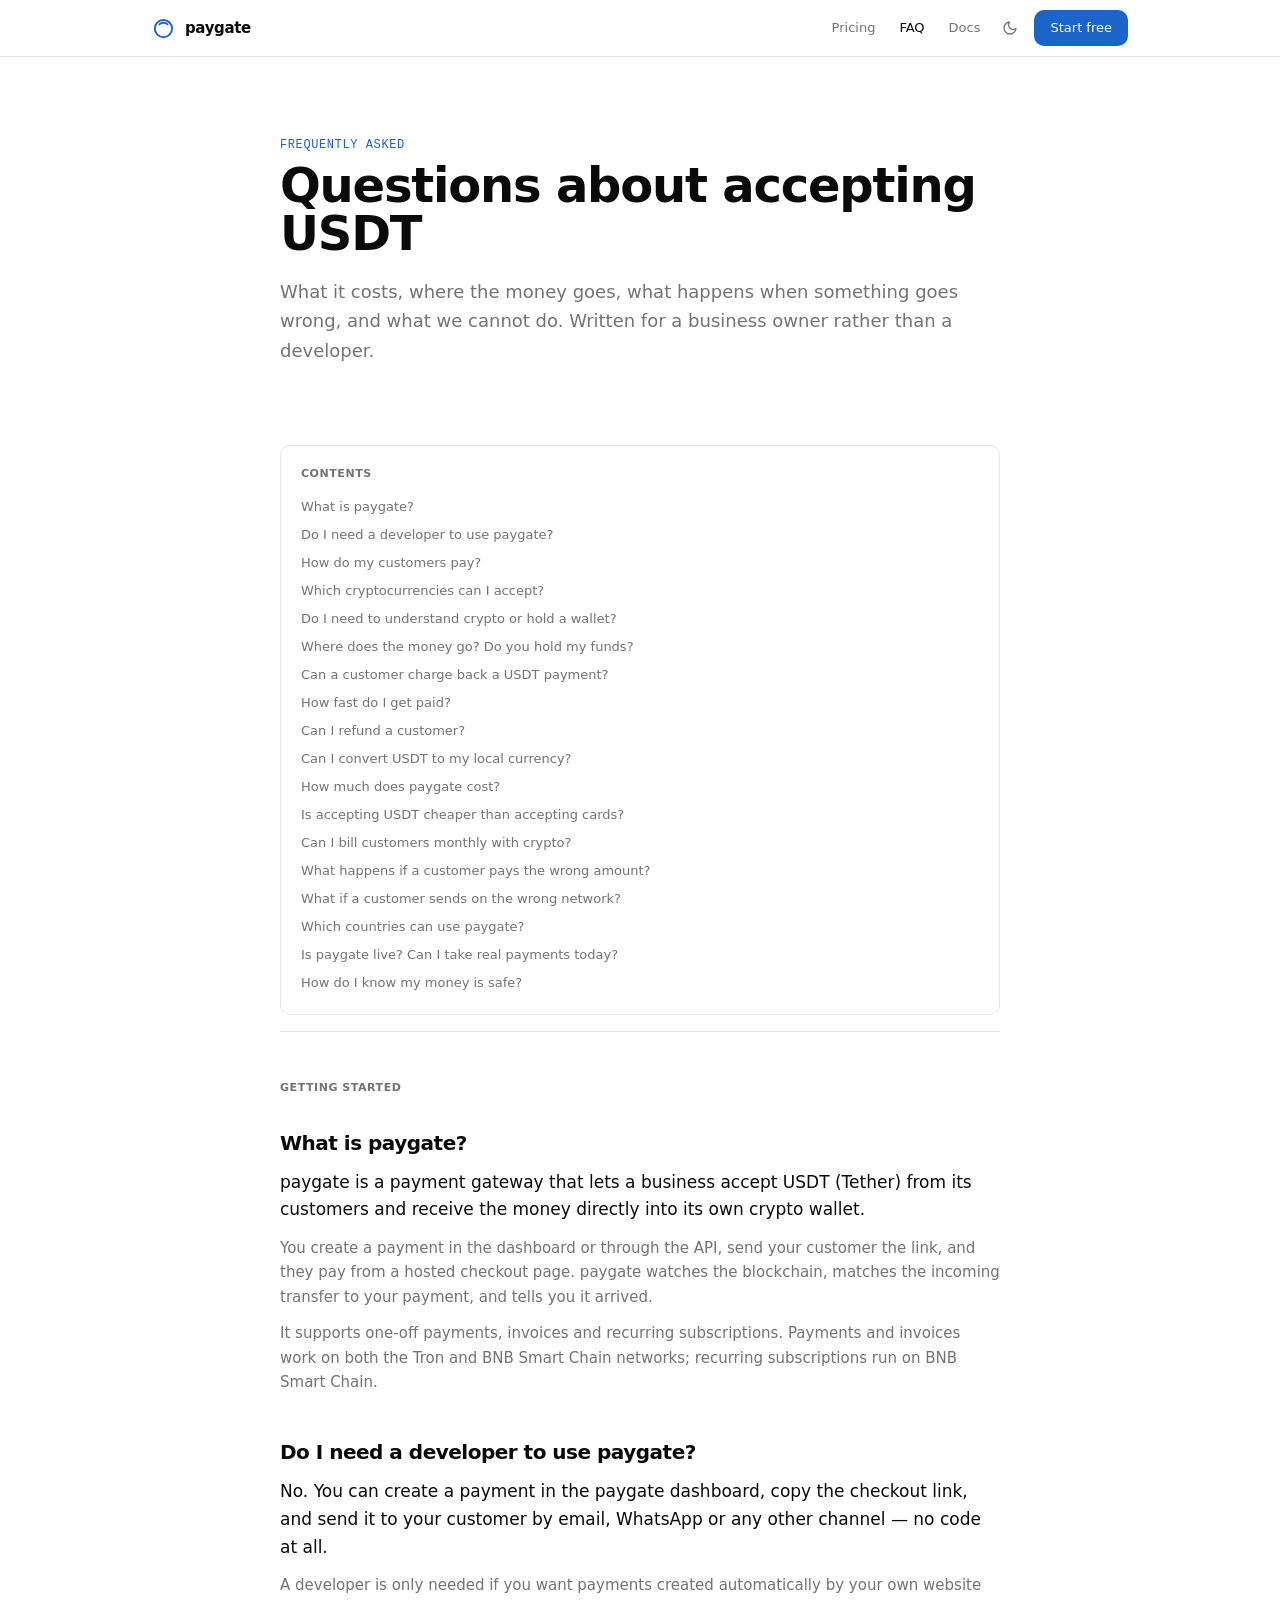
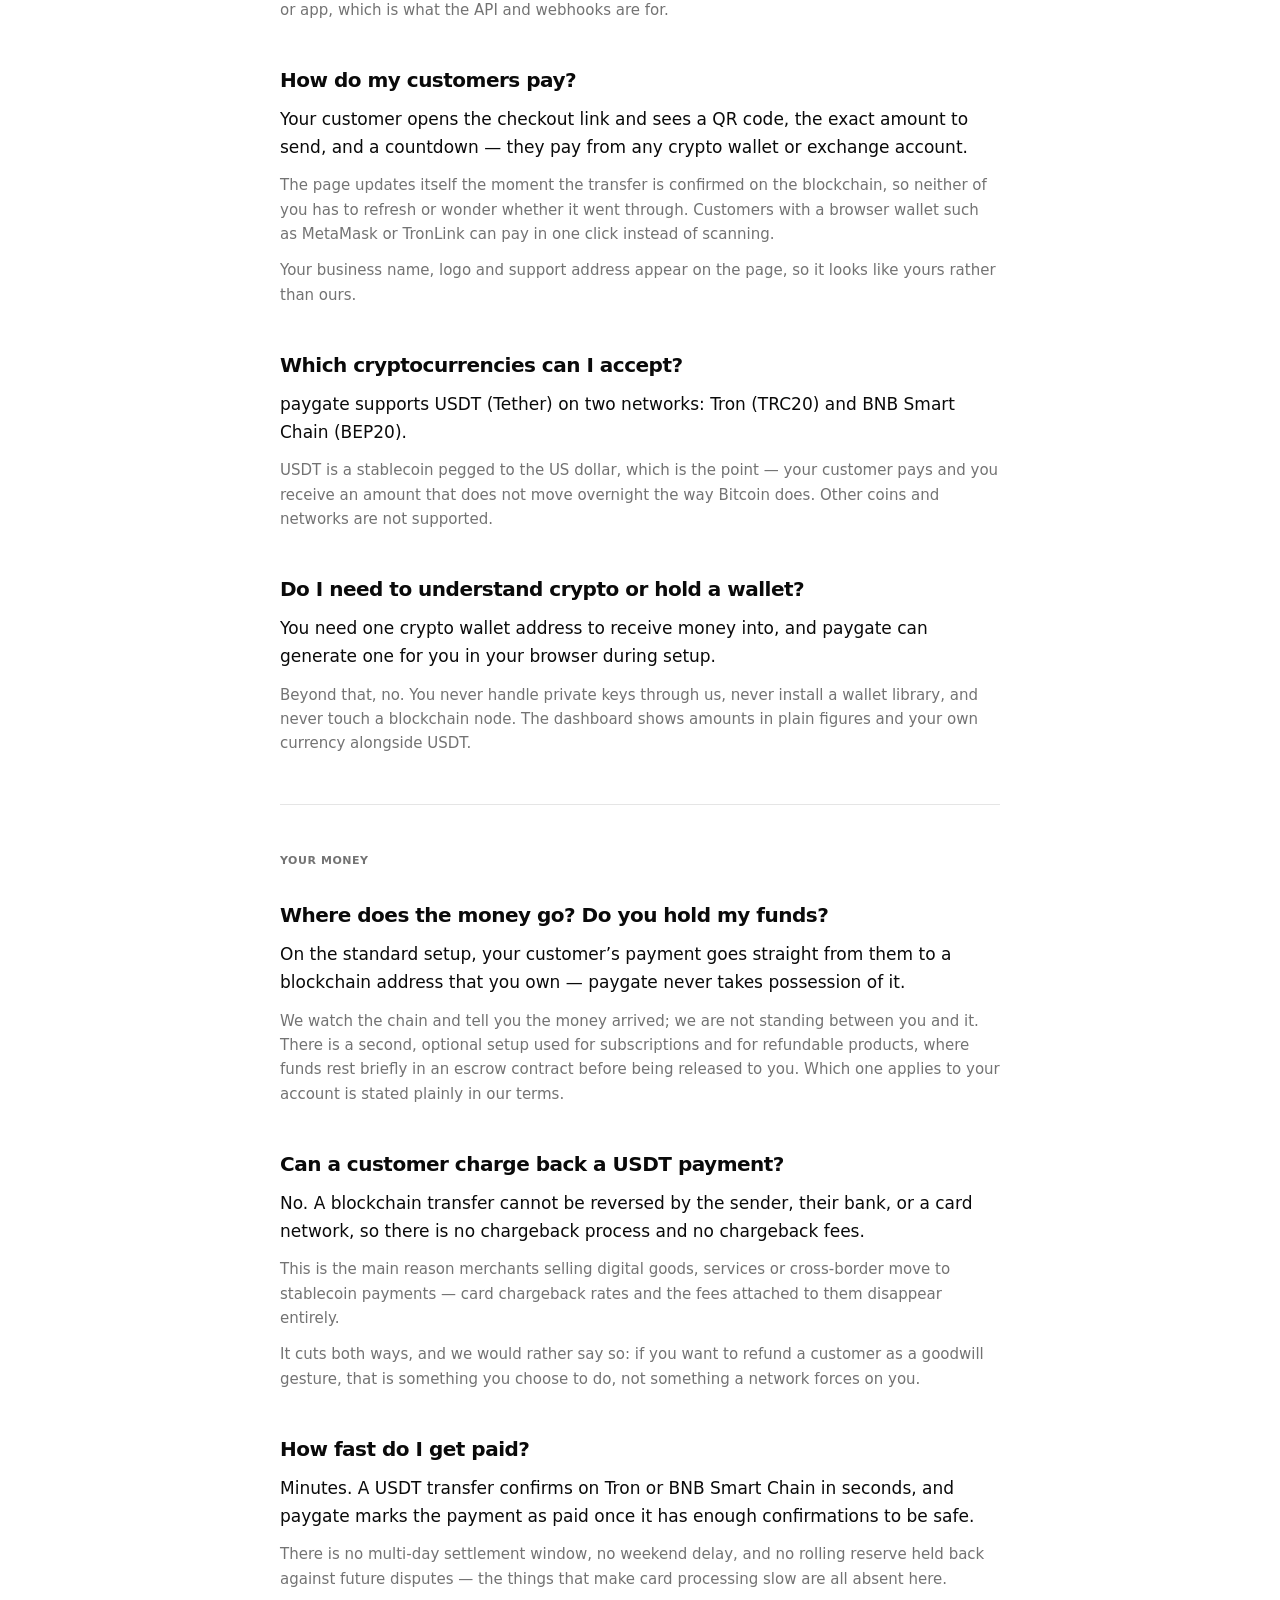
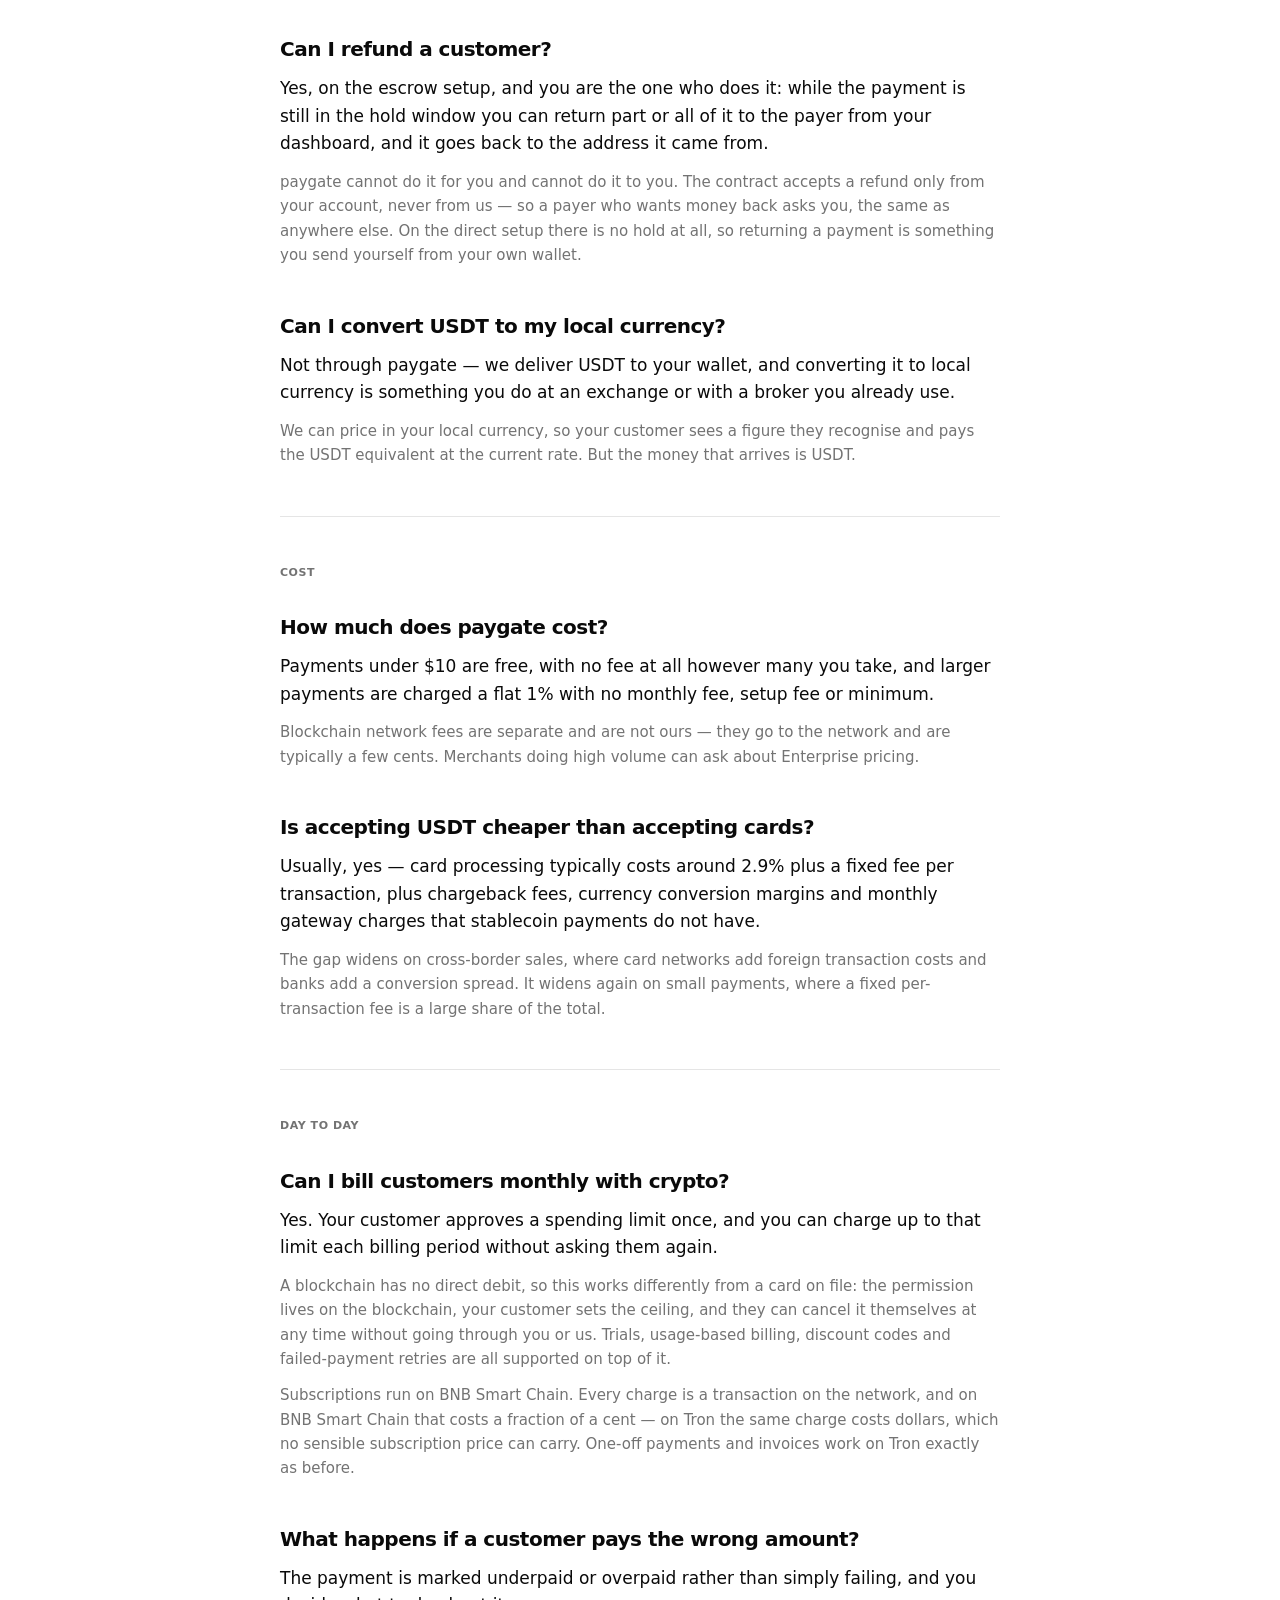
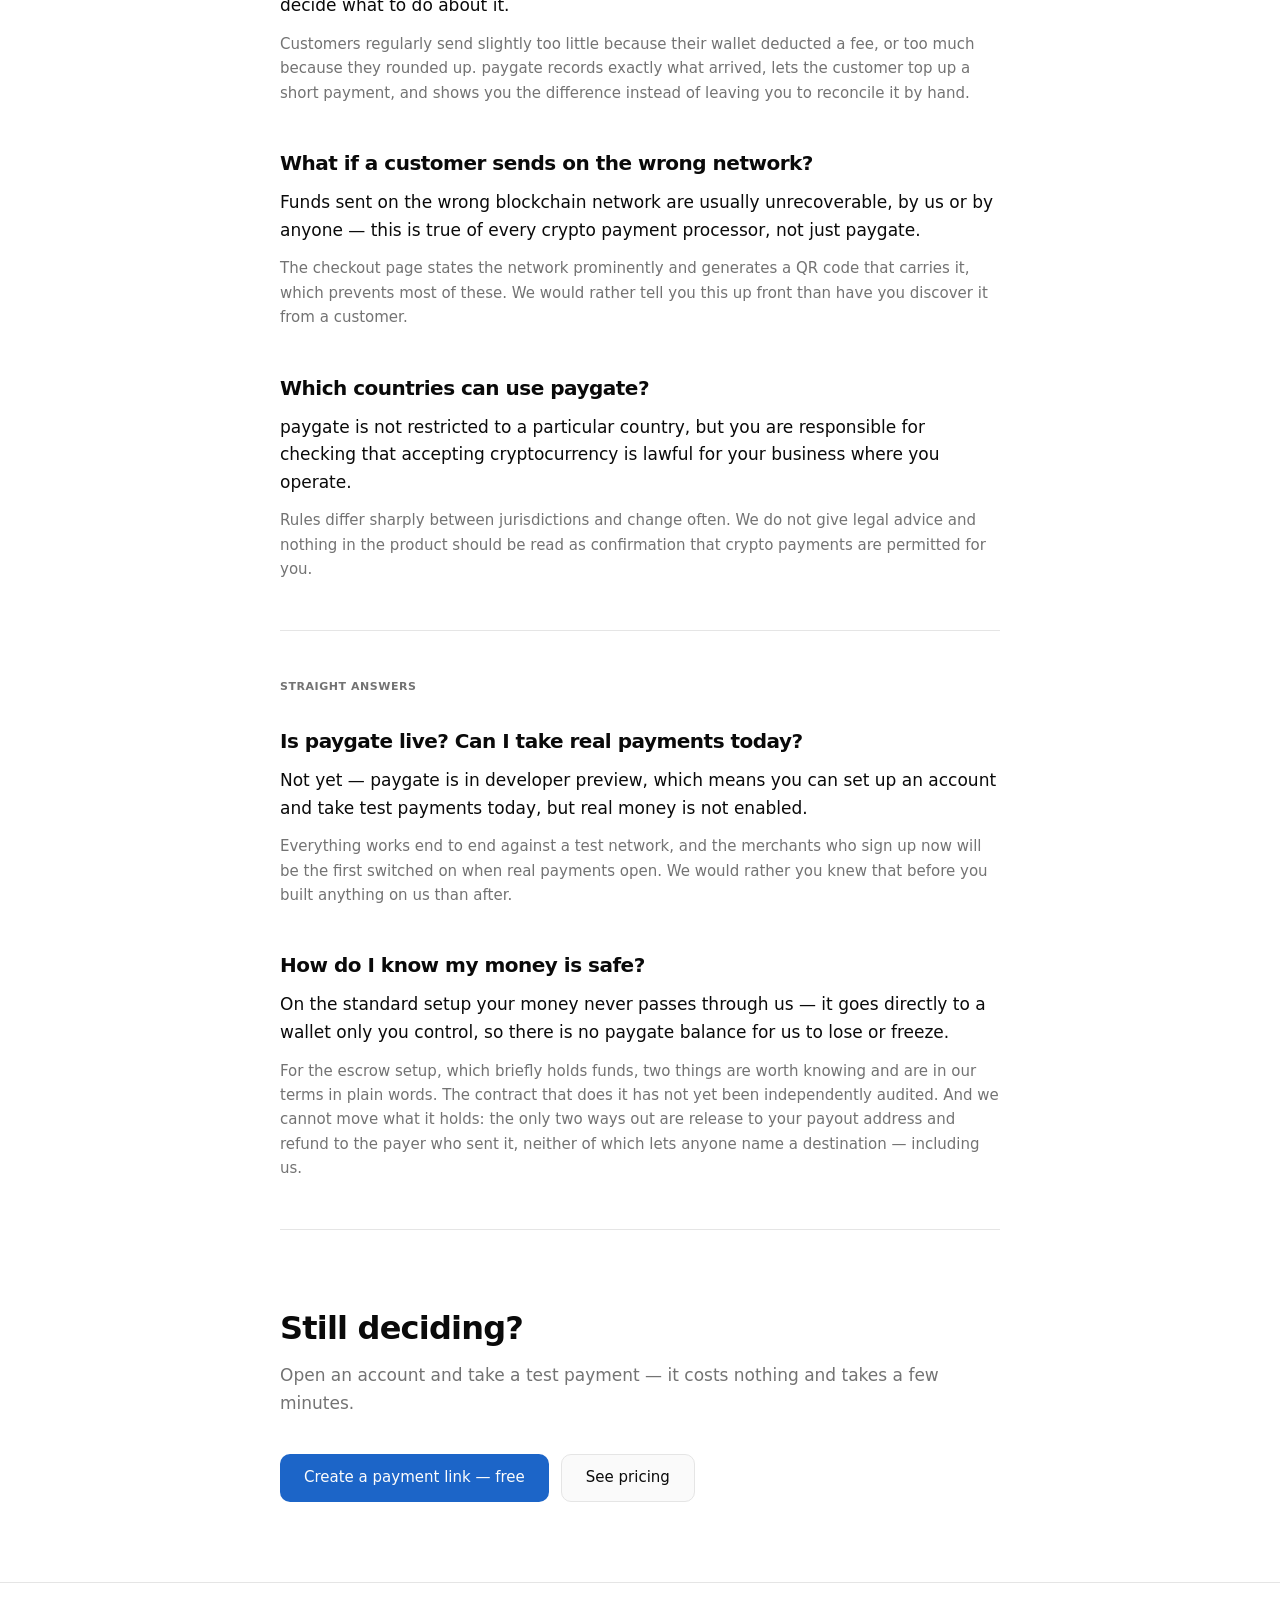
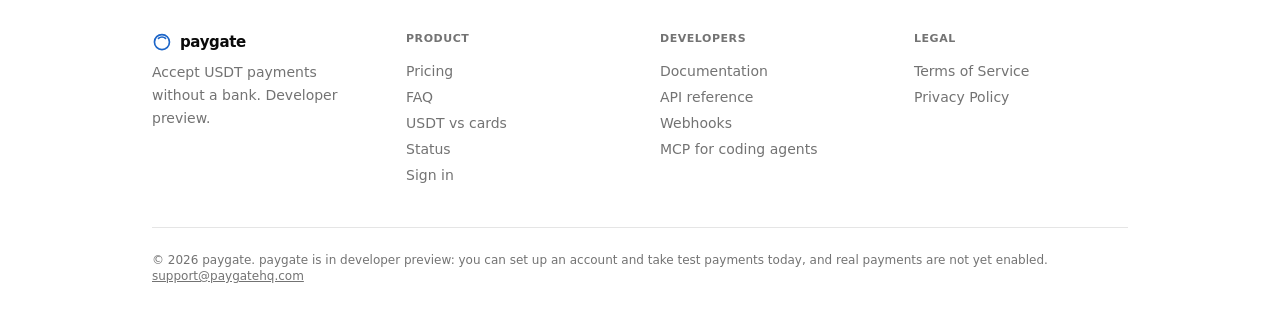
==== faq/index.html @ 983039fe "Deploy f9ce51c Built from the paygate monorepo. This repo holds output only; do not edit it here." ====
<!doctype html>
<html lang="en">
  <head>
    <meta charset="UTF-8" />
    <meta name="viewport" content="width=device-width, initial-scale=1.0" />
    <meta name="color-scheme" content="light dark" />

    <link rel="icon" href="/favicon.svg" type="image/svg+xml" />
    <link rel="apple-touch-icon" href="/apple-touch-icon.png" />
    <link rel="manifest" href="/site.webmanifest" />
    <meta name="theme-color" content="#2f5ee8" />

    <title>USDT payment gateway FAQ — straight answers | paygate</title>
    <meta name="description" content="How USDT payments work for a business: do you need a developer, where the money goes, chargebacks, refunds, fees, and how fast you get paid." />
    <link rel="canonical" href="https://paygatehq.com/faq" />
    <!-- max-snippet:-1 lets a search engine quote a whole answer rather than truncating it
         at 160 characters, which is the difference between appearing in an AI overview and
         being summarised badly by one. -->
    <meta name="robots" content="index, follow, max-snippet:-1, max-image-preview:large, max-video-preview:-1" />

    <meta property="og:type" content="website" />
    <meta property="og:site_name" content="paygate" />
    <meta property="og:url" content="https://paygatehq.com/faq" />
    <meta property="og:title" content="USDT payment gateway FAQ — straight answers | paygate" />
    <meta property="og:description" content="How USDT payments work for a business: do you need a developer, where the money goes, chargebacks, refunds, fees, and how fast you get paid." />
    <meta property="og:locale" content="en_US" />
    <meta property="og:image" content="https://paygatehq.com/og.png" />
    <meta property="og:image:width" content="1200" />
    <meta property="og:image:height" content="630" />
    <meta property="og:image:alt" content="paygate — get paid in USDT. No bank, no chargebacks." />
    <meta name="twitter:image" content="https://paygatehq.com/og.png" />
    <!-- summary_large_image, now that public/og.png exists. This was `summary` while the
         product had no card asset, because a large card with nothing in it looks worse
         than a small one. See scripts/og-template.html. -->
    <meta name="twitter:card" content="summary_large_image" />
    <meta name="twitter:title" content="USDT payment gateway FAQ — straight answers | paygate" />
    <meta name="twitter:description" content="How USDT payments work for a business: do you need a developer, where the money goes, chargebacks, refunds, fees, and how fast you get paid." />

    <script>
      // ═══ CONSENT DEFAULTS, BEFORE ANY TAG CAN LOAD ═══
      //
      // Google Consent Mode v2. Everything is denied here, inline, ahead of the bundle, so
      // that the moment gtag.js arrives it is already in a cookieless state — no
      // identifiers, no storage, aggregate pings only. src/lib/consent.ts sends the single
      // 'update' that lifts this if the visitor accepts.
      //
      // Order is the whole point: a default set AFTER the tag loads is a default that
      // arrived too late, because the cookie is already written.
      window.dataLayer = window.dataLayer || [];
      function gtag() { window.dataLayer.push(arguments); }
      window.gtag = gtag;
      gtag('consent', 'default', {
        ad_storage: 'denied',
        ad_user_data: 'denied',
        ad_personalization: 'denied',
        analytics_storage: 'denied',
        wait_for_update: 500
      });
    </script>

    <script>
      // ═══ THE THEME IS APPLIED BEFORE THE FIRST PAINT, ON PURPOSE ═══
      //
      // Doing it in React means one frame of the light theme on a dark-mode machine — a
      // white flash on arrival, and this is the first page anybody sees of the product.
      try {
        var stored = localStorage.getItem('paygate-site-theme');
        var dark = stored ? stored === 'dark'
          : window.matchMedia('(prefers-color-scheme: dark)').matches;
        if (dark) document.documentElement.classList.add('dark');
      } catch (e) {
        // A browser with storage disabled still gets the system preference below.
      }
    </script>
    <script type="module" crossorigin src="/assets/faq-BqL00X_H.js"></script>
    <link rel="modulepreload" crossorigin href="/assets/ui-WQPHCfEb.js">
    <link rel="stylesheet" crossorigin href="/assets/ui-D5ryC8mh.css">
  </head>
  <body>
    <div id="root"><div class="min-h-svh"><script type="application/ld+json">{"@context":"https://schema.org","@graph":[{"@type":"Organization","@id":"https://paygatehq.com/#organization","name":"paygate","url":"https://paygatehq.com/","description":"Accept USDT payments from customers anywhere. Send a payment link, get paid in minutes, no chargebacks. Free on payments under $10.","slogan":"Accept USDT payments without a bank"},{"@type":"WebSite","@id":"https://paygatehq.com/#website","name":"paygate","url":"https://paygatehq.com/","description":"Accept USDT payments from customers anywhere. Send a payment link, get paid in minutes, no chargebacks. Free on payments under $10.","publisher":{"@id":"https://paygatehq.com/#organization"},"inLanguage":"en"},{"@type":"WebPage","@id":"https://paygatehq.com/faq#webpage","url":"https://paygatehq.com/faq","name":"USDT payment gateway FAQ — straight answers | paygate","description":"How USDT payments work for a business: do you need a developer, where the money goes, chargebacks, refunds, fees, and how fast you get paid.","isPartOf":{"@id":"https://paygatehq.com/#website"},"about":{"@id":"https://paygatehq.com/#organization"},"inLanguage":"en"},{"@type":"BreadcrumbList","itemListElement":[{"@type":"ListItem","position":1,"name":"Home","item":"https://paygatehq.com/"},{"@type":"ListItem","position":2,"name":"FAQ","item":"https://paygatehq.com/faq"}]},{"@type":"FAQPage","@id":"https://paygatehq.com/faq#faq","mainEntity":[{"@type":"Question","name":"What is paygate?","acceptedAnswer":{"@type":"Answer","text":"paygate is a payment gateway that lets a business accept USDT (Tether) from its customers and receive the money directly into its own crypto wallet. You create a payment in the dashboard or through the API, send your customer the link, and they pay from a hosted checkout page. paygate watches the blockchain, matches the incoming transfer to your payment, and tells you it arrived. It supports one-off payments, invoices and recurring subscriptions. Payments and invoices work on both the Tron and BNB Smart Chain networks; recurring subscriptions run on BNB Smart Chain."}},{"@type":"Question","name":"Do I need a developer to use paygate?","acceptedAnswer":{"@type":"Answer","text":"No. You can create a payment in the paygate dashboard, copy the checkout link, and send it to your customer by email, WhatsApp or any other channel — no code at all. A developer is only needed if you want payments created automatically by your own website or app, which is what the API and webhooks are for."}},{"@type":"Question","name":"How do my customers pay?","acceptedAnswer":{"@type":"Answer","text":"Your customer opens the checkout link and sees a QR code, the exact amount to send, and a countdown — they pay from any crypto wallet or exchange account. The page updates itself the moment the transfer is confirmed on the blockchain, so neither of you has to refresh or wonder whether it went through. Customers with a browser wallet such as MetaMask or TronLink can pay in one click instead of scanning. Your business name, logo and support address appear on the page, so it looks like yours rather than ours."}},{"@type":"Question","name":"Which cryptocurrencies can I accept?","acceptedAnswer":{"@type":"Answer","text":"paygate supports USDT (Tether) on two networks: Tron (TRC20) and BNB Smart Chain (BEP20). USDT is a stablecoin pegged to the US dollar, which is the point — your customer pays and you receive an amount that does not move overnight the way Bitcoin does. Other coins and networks are not supported."}},{"@type":"Question","name":"Do I need to understand crypto or hold a wallet?","acceptedAnswer":{"@type":"Answer","text":"You need one crypto wallet address to receive money into, and paygate can generate one for you in your browser during setup. Beyond that, no. You never handle private keys through us, never install a wallet library, and never touch a blockchain node. The dashboard shows amounts in plain figures and your own currency alongside USDT."}},{"@type":"Question","name":"Where does the money go? Do you hold my funds?","acceptedAnswer":{"@type":"Answer","text":"On the standard setup, your customer’s payment goes straight from them to a blockchain address that you own — paygate never takes possession of it. We watch the chain and tell you the money arrived; we are not standing between you and it. There is a second, optional setup used for subscriptions and for refundable products, where funds rest briefly in an escrow contract before being released to you. Which one applies to your account is stated plainly in our terms."}},{"@type":"Question","name":"Can a customer charge back a USDT payment?","acceptedAnswer":{"@type":"Answer","text":"No. A blockchain transfer cannot be reversed by the sender, their bank, or a card network, so there is no chargeback process and no chargeback fees. This is the main reason merchants selling digital goods, services or cross-border move to stablecoin payments — card chargeback rates and the fees attached to them disappear entirely. It cuts both ways, and we would rather say so: if you want to refund a customer as a goodwill gesture, that is something you choose to do, not something a network forces on you."}},{"@type":"Question","name":"How fast do I get paid?","acceptedAnswer":{"@type":"Answer","text":"Minutes. A USDT transfer confirms on Tron or BNB Smart Chain in seconds, and paygate marks the payment as paid once it has enough confirmations to be safe. There is no multi-day settlement window, no weekend delay, and no rolling reserve held back against future disputes — the things that make card processing slow are all absent here."}},{"@type":"Question","name":"Can I refund a customer?","acceptedAnswer":{"@type":"Answer","text":"Yes, on the escrow setup, and you are the one who does it: while the payment is still in the hold window you can return part or all of it to the payer from your dashboard, and it goes back to the address it came from. paygate cannot do it for you and cannot do it to you. The contract accepts a refund only from your account, never from us — so a payer who wants money back asks you, the same as anywhere else. On the direct setup there is no hold at all, so returning a payment is something you send yourself from your own wallet."}},{"@type":"Question","name":"Can I convert USDT to my local currency?","acceptedAnswer":{"@type":"Answer","text":"Not through paygate — we deliver USDT to your wallet, and converting it to local currency is something you do at an exchange or with a broker you already use. We can price in your local currency, so your customer sees a figure they recognise and pays the USDT equivalent at the current rate. But the money that arrives is USDT."}},{"@type":"Question","name":"How much does paygate cost?","acceptedAnswer":{"@type":"Answer","text":"Payments under $10 are free, with no fee at all however many you take, and larger payments are charged a flat 1% with no monthly fee, setup fee or minimum. Blockchain network fees are separate and are not ours — they go to the network and are typically a few cents. Merchants doing high volume can ask about Enterprise pricing."}},{"@type":"Question","name":"Is accepting USDT cheaper than accepting cards?","acceptedAnswer":{"@type":"Answer","text":"Usually, yes — card processing typically costs around 2.9% plus a fixed fee per transaction, plus chargeback fees, currency conversion margins and monthly gateway charges that stablecoin payments do not have. The gap widens on cross-border sales, where card networks add foreign transaction costs and banks add a conversion spread. It widens again on small payments, where a fixed per-transaction fee is a large share of the total."}},{"@type":"Question","name":"Can I bill customers monthly with crypto?","acceptedAnswer":{"@type":"Answer","text":"Yes. Your customer approves a spending limit once, and you can charge up to that limit each billing period without asking them again. A blockchain has no direct debit, so this works differently from a card on file: the permission lives on the blockchain, your customer sets the ceiling, and they can cancel it themselves at any time without going through you or us. Trials, usage-based billing, discount codes and failed-payment retries are all supported on top of it. Subscriptions run on BNB Smart Chain. Every charge is a transaction on the network, and on BNB Smart Chain that costs a fraction of a cent — on Tron the same charge costs dollars, which no sensible subscription price can carry. One-off payments and invoices work on Tron exactly as before."}},{"@type":"Question","name":"What happens if a customer pays the wrong amount?","acceptedAnswer":{"@type":"Answer","text":"The payment is marked underpaid or overpaid rather than simply failing, and you decide what to do about it. Customers regularly send slightly too little because their wallet deducted a fee, or too much because they rounded up. paygate records exactly what arrived, lets the customer top up a short payment, and shows you the difference instead of leaving you to reconcile it by hand."}},{"@type":"Question","name":"What if a customer sends on the wrong network?","acceptedAnswer":{"@type":"Answer","text":"Funds sent on the wrong blockchain network are usually unrecoverable, by us or by anyone — this is true of every crypto payment processor, not just paygate. The checkout page states the network prominently and generates a QR code that carries it, which prevents most of these. We would rather tell you this up front than have you discover it from a customer."}},{"@type":"Question","name":"Which countries can use paygate?","acceptedAnswer":{"@type":"Answer","text":"paygate is not restricted to a particular country, but you are responsible for checking that accepting cryptocurrency is lawful for your business where you operate. Rules differ sharply between jurisdictions and change often. We do not give legal advice and nothing in the product should be read as confirmation that crypto payments are permitted for you."}},{"@type":"Question","name":"Is paygate live? Can I take real payments today?","acceptedAnswer":{"@type":"Answer","text":"Not yet — paygate is in developer preview, which means you can set up an account and take test payments today, but real money is not enabled. Everything works end to end against a test network, and the merchants who sign up now will be the first switched on when real payments open. We would rather you knew that before you built anything on us than after."}},{"@type":"Question","name":"How do I know my money is safe?","acceptedAnswer":{"@type":"Answer","text":"On the standard setup your money never passes through us — it goes directly to a wallet only you control, so there is no paygate balance for us to lose or freeze. For the escrow setup, which briefly holds funds, two things are worth knowing and are in our terms in plain words. The contract that does it has not yet been independently audited. And we cannot move what it holds: the only two ways out are release to your payout address and refund to the payer who sent it, neither of which lets anyone name a destination — including us."}}]}]}</script><header class="bg-background/85 border-border sticky top-0 z-30 border-b backdrop-blur"><div class="mx-auto flex h-14 max-w-5xl items-center gap-3 px-4 sm:px-6"><a href="/" aria-label="paygate home" class="shrink-0"><span class="flex items-center gap-2.5 "><svg viewBox="0 0 32 32" class="h-[23px] w-[23px] shrink-0 text-[var(--pg-brand)]" fill="none" stroke="currentColor" stroke-width="2.67" stroke-linecap="round" stroke-linejoin="round" role="presentation" aria-hidden="true"><path d="M7.515 7.515a12 12 0 1 0 16.97 16.97a12 12 0 0 0 -16.97 -16.97"></path><path d="M21.657 10.343a8 8 0 0 0 -11.315 0"></path></svg><span class="flex items-baseline gap-2"><span class="text-[15px] font-semibold tracking-tight">paygate</span></span></span></a><nav class="ml-auto hidden items-center gap-1 sm:flex" aria-label="Main"><a href="/pricing" class="rounded-md px-2.5 py-1 text-[13px] transition-colors text-muted-foreground hover:text-foreground">Pricing</a><a href="/faq" aria-current="page" class="rounded-md px-2.5 py-1 text-[13px] transition-colors text-foreground font-medium">FAQ</a><a href="https://developer.paygatehq.com/docs" class="rounded-md px-2.5 py-1 text-[13px] transition-colors text-muted-foreground hover:text-foreground">Docs</a><button type="button" class="text-muted-foreground hover:text-foreground hover:bg-muted flex h-8 w-8 items-center justify-center rounded-md transition-colors" aria-label="Switch theme"><span class="block h-4 w-4"></span></button><a href="https://app.paygatehq.com" data-cta="signup_click" class="inline-flex items-center justify-center gap-2 rounded-lg font-medium transition-colors h-9 px-4 text-[13px] bg-accent text-accent-foreground hover:opacity-90 ml-1">Start free</a></nav><div class="ml-auto flex items-center gap-1.5 sm:hidden"><a href="https://app.paygatehq.com" data-cta="signup_click" class="inline-flex items-center justify-center gap-2 rounded-lg font-medium transition-colors h-9 px-4 text-[13px] bg-accent text-accent-foreground hover:opacity-90">Start free</a><details class="group/nav relative"><summary class="text-muted-foreground hover:text-foreground hover:bg-muted flex h-9 w-9 cursor-pointer list-none items-center justify-center rounded-md transition-colors" aria-label="Menu"><svg class="h-5 w-5 group-open/nav:hidden" viewBox="0 0 24 24" fill="none" stroke="currentColor" stroke-width="2" stroke-linecap="round" stroke-linejoin="round" aria-hidden="true"><path d="M4 7h16"></path><path d="M4 12h16"></path><path d="M4 17h16"></path></svg><svg class="hidden h-5 w-5 group-open/nav:block" viewBox="0 0 24 24" fill="none" stroke="currentColor" stroke-width="2" stroke-linecap="round" stroke-linejoin="round" aria-hidden="true"><path d="M6 6 18 18"></path><path d="M18 6 6 18"></path></svg></summary><div class="border-border bg-card absolute top-full right-0 z-40 mt-2 w-52 rounded-xl border p-1.5 shadow-lg"><nav aria-label="Main"><a href="/pricing" class="hover:bg-muted flex items-center rounded-md px-3 py-2 text-[14px] transition-colors text-muted-foreground hover:text-foreground">Pricing</a><a href="/faq" aria-current="page" class="hover:bg-muted flex items-center rounded-md px-3 py-2 text-[14px] transition-colors text-foreground font-medium">FAQ</a><a href="https://developer.paygatehq.com/docs" class="hover:bg-muted flex items-center rounded-md px-3 py-2 text-[14px] transition-colors text-muted-foreground hover:text-foreground">Docs</a></nav><div class="border-border mt-1.5 border-t pt-1.5"><button type="button" aria-label="Switch theme" class="text-muted-foreground hover:text-foreground hover:bg-muted flex w-full items-center justify-between rounded-md px-3 py-2 text-[14px] transition-colors">Theme<span class="block h-4 w-4"></span></button></div></div></details></div></div></header><main class="mx-auto max-w-3xl px-4 sm:px-6"><header class="py-16 sm:py-20"><p class="text-accent mb-2 font-mono text-xs tracking-wider uppercase">Frequently asked</p><h1 class="text-4xl font-semibold tracking-tight sm:text-5xl">Questions about accepting USDT</h1><p class="text-muted-foreground mt-5 text-lg leading-relaxed">What it costs, where the money goes, what happens when something goes wrong, and what we cannot do. Written for a business owner rather than a developer.</p></header><nav aria-label="Contents" class="border-border mb-4 rounded-lg border p-5"><h2 class="text-muted-foreground mb-3 text-[11px] font-semibold tracking-wider uppercase">Contents</h2><ul class="space-y-1"><li><a href="#what-is-paygate" class="text-muted-foreground hover:text-accent text-[13px] transition-colors">What is paygate?</a></li><li><a href="#do-i-need-a-developer" class="text-muted-foreground hover:text-accent text-[13px] transition-colors">Do I need a developer to use paygate?</a></li><li><a href="#how-do-customers-pay" class="text-muted-foreground hover:text-accent text-[13px] transition-colors">How do my customers pay?</a></li><li><a href="#what-crypto-can-i-accept" class="text-muted-foreground hover:text-accent text-[13px] transition-colors">Which cryptocurrencies can I accept?</a></li><li><a href="#do-i-need-to-understand-crypto" class="text-muted-foreground hover:text-accent text-[13px] transition-colors">Do I need to understand crypto or hold a wallet?</a></li><li><a href="#where-does-the-money-go" class="text-muted-foreground hover:text-accent text-[13px] transition-colors">Where does the money go? Do you hold my funds?</a></li><li><a href="#chargebacks" class="text-muted-foreground hover:text-accent text-[13px] transition-colors">Can a customer charge back a USDT payment?</a></li><li><a href="#how-fast-do-i-get-paid" class="text-muted-foreground hover:text-accent text-[13px] transition-colors">How fast do I get paid?</a></li><li><a href="#refunds" class="text-muted-foreground hover:text-accent text-[13px] transition-colors">Can I refund a customer?</a></li><li><a href="#convert-to-local-currency" class="text-muted-foreground hover:text-accent text-[13px] transition-colors">Can I convert USDT to my local currency?</a></li><li><a href="#what-does-it-cost" class="text-muted-foreground hover:text-accent text-[13px] transition-colors">How much does paygate cost?</a></li><li><a href="#cheaper-than-cards" class="text-muted-foreground hover:text-accent text-[13px] transition-colors">Is accepting USDT cheaper than accepting cards?</a></li><li><a href="#subscriptions" class="text-muted-foreground hover:text-accent text-[13px] transition-colors">Can I bill customers monthly with crypto?</a></li><li><a href="#underpaid-overpaid" class="text-muted-foreground hover:text-accent text-[13px] transition-colors">What happens if a customer pays the wrong amount?</a></li><li><a href="#wrong-network" class="text-muted-foreground hover:text-accent text-[13px] transition-colors">What if a customer sends on the wrong network?</a></li><li><a href="#which-countries" class="text-muted-foreground hover:text-accent text-[13px] transition-colors">Which countries can use paygate?</a></li><li><a href="#is-it-live" class="text-muted-foreground hover:text-accent text-[13px] transition-colors">Is paygate live? Can I take real payments today?</a></li><li><a href="#is-it-safe" class="text-muted-foreground hover:text-accent text-[13px] transition-colors">How do I know my money is safe?</a></li></ul></nav><section class="border-border border-t py-12"><h2 class="text-muted-foreground mb-8 text-[11px] font-semibold tracking-wider uppercase">Getting started</h2><div class="space-y-11"><article id="what-is-paygate" style="scroll-margin-top:5rem"><h3 class="text-xl font-semibold tracking-tight">What is paygate?</h3><p class="mt-3 text-[17px] leading-relaxed">paygate is a payment gateway that lets a business accept USDT (Tether) from its customers and receive the money directly into its own crypto wallet.</p><p class="text-muted-foreground mt-3 text-[15px] leading-relaxed">You create a payment in the dashboard or through the API, send your customer the link, and they pay from a hosted checkout page. paygate watches the blockchain, matches the incoming transfer to your payment, and tells you it arrived.</p><p class="text-muted-foreground mt-3 text-[15px] leading-relaxed">It supports one-off payments, invoices and recurring subscriptions. Payments and invoices work on both the Tron and BNB Smart Chain networks; recurring subscriptions run on BNB Smart Chain.</p></article><article id="do-i-need-a-developer" style="scroll-margin-top:5rem"><h3 class="text-xl font-semibold tracking-tight">Do I need a developer to use paygate?</h3><p class="mt-3 text-[17px] leading-relaxed">No. You can create a payment in the paygate dashboard, copy the checkout link, and send it to your customer by email, WhatsApp or any other channel — no code at all.</p><p class="text-muted-foreground mt-3 text-[15px] leading-relaxed">A developer is only needed if you want payments created automatically by your own website or app, which is what the API and webhooks are for.</p></article><article id="how-do-customers-pay" style="scroll-margin-top:5rem"><h3 class="text-xl font-semibold tracking-tight">How do my customers pay?</h3><p class="mt-3 text-[17px] leading-relaxed">Your customer opens the checkout link and sees a QR code, the exact amount to send, and a countdown — they pay from any crypto wallet or exchange account.</p><p class="text-muted-foreground mt-3 text-[15px] leading-relaxed">The page updates itself the moment the transfer is confirmed on the blockchain, so neither of you has to refresh or wonder whether it went through. Customers with a browser wallet such as MetaMask or TronLink can pay in one click instead of scanning.</p><p class="text-muted-foreground mt-3 text-[15px] leading-relaxed">Your business name, logo and support address appear on the page, so it looks like yours rather than ours.</p></article><article id="what-crypto-can-i-accept" style="scroll-margin-top:5rem"><h3 class="text-xl font-semibold tracking-tight">Which cryptocurrencies can I accept?</h3><p class="mt-3 text-[17px] leading-relaxed">paygate supports USDT (Tether) on two networks: Tron (TRC20) and BNB Smart Chain (BEP20).</p><p class="text-muted-foreground mt-3 text-[15px] leading-relaxed">USDT is a stablecoin pegged to the US dollar, which is the point — your customer pays and you receive an amount that does not move overnight the way Bitcoin does. Other coins and networks are not supported.</p></article><article id="do-i-need-to-understand-crypto" style="scroll-margin-top:5rem"><h3 class="text-xl font-semibold tracking-tight">Do I need to understand crypto or hold a wallet?</h3><p class="mt-3 text-[17px] leading-relaxed">You need one crypto wallet address to receive money into, and paygate can generate one for you in your browser during setup.</p><p class="text-muted-foreground mt-3 text-[15px] leading-relaxed">Beyond that, no. You never handle private keys through us, never install a wallet library, and never touch a blockchain node. The dashboard shows amounts in plain figures and your own currency alongside USDT.</p></article></div></section><section class="border-border border-t py-12"><h2 class="text-muted-foreground mb-8 text-[11px] font-semibold tracking-wider uppercase">Your money</h2><div class="space-y-11"><article id="where-does-the-money-go" style="scroll-margin-top:5rem"><h3 class="text-xl font-semibold tracking-tight">Where does the money go? Do you hold my funds?</h3><p class="mt-3 text-[17px] leading-relaxed">On the standard setup, your customer’s payment goes straight from them to a blockchain address that you own — paygate never takes possession of it.</p><p class="text-muted-foreground mt-3 text-[15px] leading-relaxed">We watch the chain and tell you the money arrived; we are not standing between you and it. There is a second, optional setup used for subscriptions and for refundable products, where funds rest briefly in an escrow contract before being released to you. Which one applies to your account is stated plainly in our terms.</p></article><article id="chargebacks" style="scroll-margin-top:5rem"><h3 class="text-xl font-semibold tracking-tight">Can a customer charge back a USDT payment?</h3><p class="mt-3 text-[17px] leading-relaxed">No. A blockchain transfer cannot be reversed by the sender, their bank, or a card network, so there is no chargeback process and no chargeback fees.</p><p class="text-muted-foreground mt-3 text-[15px] leading-relaxed">This is the main reason merchants selling digital goods, services or cross-border move to stablecoin payments — card chargeback rates and the fees attached to them disappear entirely.</p><p class="text-muted-foreground mt-3 text-[15px] leading-relaxed">It cuts both ways, and we would rather say so: if you want to refund a customer as a goodwill gesture, that is something you choose to do, not something a network forces on you.</p></article><article id="how-fast-do-i-get-paid" style="scroll-margin-top:5rem"><h3 class="text-xl font-semibold tracking-tight">How fast do I get paid?</h3><p class="mt-3 text-[17px] leading-relaxed">Minutes. A USDT transfer confirms on Tron or BNB Smart Chain in seconds, and paygate marks the payment as paid once it has enough confirmations to be safe.</p><p class="text-muted-foreground mt-3 text-[15px] leading-relaxed">There is no multi-day settlement window, no weekend delay, and no rolling reserve held back against future disputes — the things that make card processing slow are all absent here.</p></article><article id="refunds" style="scroll-margin-top:5rem"><h3 class="text-xl font-semibold tracking-tight">Can I refund a customer?</h3><p class="mt-3 text-[17px] leading-relaxed">Yes, on the escrow setup, and you are the one who does it: while the payment is still in the hold window you can return part or all of it to the payer from your dashboard, and it goes back to the address it came from.</p><p class="text-muted-foreground mt-3 text-[15px] leading-relaxed">paygate cannot do it for you and cannot do it to you. The contract accepts a refund only from your account, never from us — so a payer who wants money back asks you, the same as anywhere else. On the direct setup there is no hold at all, so returning a payment is something you send yourself from your own wallet.</p></article><article id="convert-to-local-currency" style="scroll-margin-top:5rem"><h3 class="text-xl font-semibold tracking-tight">Can I convert USDT to my local currency?</h3><p class="mt-3 text-[17px] leading-relaxed">Not through paygate — we deliver USDT to your wallet, and converting it to local currency is something you do at an exchange or with a broker you already use.</p><p class="text-muted-foreground mt-3 text-[15px] leading-relaxed">We can price in your local currency, so your customer sees a figure they recognise and pays the USDT equivalent at the current rate. But the money that arrives is USDT.</p></article></div></section><section class="border-border border-t py-12"><h2 class="text-muted-foreground mb-8 text-[11px] font-semibold tracking-wider uppercase">Cost</h2><div class="space-y-11"><article id="what-does-it-cost" style="scroll-margin-top:5rem"><h3 class="text-xl font-semibold tracking-tight">How much does paygate cost?</h3><p class="mt-3 text-[17px] leading-relaxed">Payments under $10 are free, with no fee at all however many you take, and larger payments are charged a flat 1% with no monthly fee, setup fee or minimum.</p><p class="text-muted-foreground mt-3 text-[15px] leading-relaxed">Blockchain network fees are separate and are not ours — they go to the network and are typically a few cents. Merchants doing high volume can ask about Enterprise pricing.</p></article><article id="cheaper-than-cards" style="scroll-margin-top:5rem"><h3 class="text-xl font-semibold tracking-tight">Is accepting USDT cheaper than accepting cards?</h3><p class="mt-3 text-[17px] leading-relaxed">Usually, yes — card processing typically costs around 2.9% plus a fixed fee per transaction, plus chargeback fees, currency conversion margins and monthly gateway charges that stablecoin payments do not have.</p><p class="text-muted-foreground mt-3 text-[15px] leading-relaxed">The gap widens on cross-border sales, where card networks add foreign transaction costs and banks add a conversion spread. It widens again on small payments, where a fixed per-transaction fee is a large share of the total.</p></article></div></section><section class="border-border border-t py-12"><h2 class="text-muted-foreground mb-8 text-[11px] font-semibold tracking-wider uppercase">Day to day</h2><div class="space-y-11"><article id="subscriptions" style="scroll-margin-top:5rem"><h3 class="text-xl font-semibold tracking-tight">Can I bill customers monthly with crypto?</h3><p class="mt-3 text-[17px] leading-relaxed">Yes. Your customer approves a spending limit once, and you can charge up to that limit each billing period without asking them again.</p><p class="text-muted-foreground mt-3 text-[15px] leading-relaxed">A blockchain has no direct debit, so this works differently from a card on file: the permission lives on the blockchain, your customer sets the ceiling, and they can cancel it themselves at any time without going through you or us. Trials, usage-based billing, discount codes and failed-payment retries are all supported on top of it.</p><p class="text-muted-foreground mt-3 text-[15px] leading-relaxed">Subscriptions run on BNB Smart Chain. Every charge is a transaction on the network, and on BNB Smart Chain that costs a fraction of a cent — on Tron the same charge costs dollars, which no sensible subscription price can carry. One-off payments and invoices work on Tron exactly as before.</p></article><article id="underpaid-overpaid" style="scroll-margin-top:5rem"><h3 class="text-xl font-semibold tracking-tight">What happens if a customer pays the wrong amount?</h3><p class="mt-3 text-[17px] leading-relaxed">The payment is marked underpaid or overpaid rather than simply failing, and you decide what to do about it.</p><p class="text-muted-foreground mt-3 text-[15px] leading-relaxed">Customers regularly send slightly too little because their wallet deducted a fee, or too much because they rounded up. paygate records exactly what arrived, lets the customer top up a short payment, and shows you the difference instead of leaving you to reconcile it by hand.</p></article><article id="wrong-network" style="scroll-margin-top:5rem"><h3 class="text-xl font-semibold tracking-tight">What if a customer sends on the wrong network?</h3><p class="mt-3 text-[17px] leading-relaxed">Funds sent on the wrong blockchain network are usually unrecoverable, by us or by anyone — this is true of every crypto payment processor, not just paygate.</p><p class="text-muted-foreground mt-3 text-[15px] leading-relaxed">The checkout page states the network prominently and generates a QR code that carries it, which prevents most of these. We would rather tell you this up front than have you discover it from a customer.</p></article><article id="which-countries" style="scroll-margin-top:5rem"><h3 class="text-xl font-semibold tracking-tight">Which countries can use paygate?</h3><p class="mt-3 text-[17px] leading-relaxed">paygate is not restricted to a particular country, but you are responsible for checking that accepting cryptocurrency is lawful for your business where you operate.</p><p class="text-muted-foreground mt-3 text-[15px] leading-relaxed">Rules differ sharply between jurisdictions and change often. We do not give legal advice and nothing in the product should be read as confirmation that crypto payments are permitted for you.</p></article></div></section><section class="border-border border-t py-12"><h2 class="text-muted-foreground mb-8 text-[11px] font-semibold tracking-wider uppercase">Straight answers</h2><div class="space-y-11"><article id="is-it-live" style="scroll-margin-top:5rem"><h3 class="text-xl font-semibold tracking-tight">Is paygate live? Can I take real payments today?</h3><p class="mt-3 text-[17px] leading-relaxed">Not yet — paygate is in developer preview, which means you can set up an account and take test payments today, but real money is not enabled.</p><p class="text-muted-foreground mt-3 text-[15px] leading-relaxed">Everything works end to end against a test network, and the merchants who sign up now will be the first switched on when real payments open. We would rather you knew that before you built anything on us than after.</p></article><article id="is-it-safe" style="scroll-margin-top:5rem"><h3 class="text-xl font-semibold tracking-tight">How do I know my money is safe?</h3><p class="mt-3 text-[17px] leading-relaxed">On the standard setup your money never passes through us — it goes directly to a wallet only you control, so there is no paygate balance for us to lose or freeze.</p><p class="text-muted-foreground mt-3 text-[15px] leading-relaxed">For the escrow setup, which briefly holds funds, two things are worth knowing and are in our terms in plain words. The contract that does it has not yet been independently audited. And we cannot move what it holds: the only two ways out are release to your payout address and refund to the payer who sent it, neither of which lets anyone name a destination — including us.</p></article></div></section><section class="border-border border-t reveal py-16 sm:py-20"><h2 class="max-w-3xl text-[26px] font-semibold tracking-tight sm:text-[32px] sm:leading-[1.15]">Still deciding?</h2><p class="text-muted-foreground mt-4 max-w-2xl text-[17px] leading-relaxed">Open an account and take a test payment — it costs nothing and takes a few minutes.</p><div class="mt-9"><div class="flex flex-wrap gap-3"><a href="https://app.paygatehq.com" data-cta="signup_click" class="inline-flex items-center justify-center gap-2 rounded-lg font-medium transition-colors h-12 px-6 text-[15px] bg-accent text-accent-foreground hover:opacity-90">Create a payment link — free</a><a href="/pricing" class="inline-flex h-12 items-center justify-center gap-2 rounded-lg px-6 text-[15px] font-medium transition-all border-border bg-card hover:border-accent/60 hover:shadow-md border">See pricing</a></div></div></section></main><footer class="border-border border-t py-12"><div class="mx-auto max-w-5xl px-4 sm:px-6"><div class="grid gap-10 sm:grid-cols-4"><div><p class="flex items-center gap-2"><svg viewBox="0 0 32 32" class="text-accent h-5 w-5" fill="none" stroke="currentColor" stroke-width="2.67" stroke-linecap="round" stroke-linejoin="round" role="img" aria-label="paygate"><path d="M7.515 7.515a12 12 0 1 0 16.97 16.97a12 12 0 0 0 -16.97 -16.97"></path><path d="M21.657 10.343a8 8 0 0 0 -11.315 0"></path></svg><span class="text-[15px] font-semibold tracking-tight">paygate</span></p><p class="text-muted-foreground mt-2 text-sm leading-relaxed">Accept USDT payments without a bank. Developer preview.</p></div><div><h2 class="text-muted-foreground mb-3 text-[11px] font-semibold tracking-wider uppercase">Product</h2><ul class="space-y-0.5"><li><a href="/pricing" class="text-muted-foreground hover:text-foreground inline-block py-0.5 text-sm transition-colors">Pricing</a></li><li><a href="/faq" class="text-muted-foreground hover:text-foreground inline-block py-0.5 text-sm transition-colors">FAQ</a></li><li><a href="/vs-cards" class="text-muted-foreground hover:text-foreground inline-block py-0.5 text-sm transition-colors">USDT vs cards</a></li><li><a href="https://status.paygatehq.com" class="text-muted-foreground hover:text-foreground inline-block py-0.5 text-sm transition-colors">Status</a></li><li><a href="https://app.paygatehq.com" class="text-muted-foreground hover:text-foreground inline-block py-0.5 text-sm transition-colors">Sign in</a></li></ul></div><div><h2 class="text-muted-foreground mb-3 text-[11px] font-semibold tracking-wider uppercase">Developers</h2><ul class="space-y-0.5"><li><a href="https://developer.paygatehq.com/docs" class="text-muted-foreground hover:text-foreground inline-block py-0.5 text-sm transition-colors">Documentation</a></li><li><a href="https://developer.paygatehq.com/docs/api" class="text-muted-foreground hover:text-foreground inline-block py-0.5 text-sm transition-colors">API reference</a></li><li><a href="https://developer.paygatehq.com/docs/webhooks" class="text-muted-foreground hover:text-foreground inline-block py-0.5 text-sm transition-colors">Webhooks</a></li><li><a href="https://developer.paygatehq.com/docs/mcp" class="text-muted-foreground hover:text-foreground inline-block py-0.5 text-sm transition-colors">MCP for coding agents</a></li></ul></div><div><h2 class="text-muted-foreground mb-3 text-[11px] font-semibold tracking-wider uppercase">Legal</h2><ul class="space-y-0.5"><li><a href="/terms" class="text-muted-foreground hover:text-foreground inline-block py-0.5 text-sm transition-colors">Terms of Service</a></li><li><a href="/privacy" class="text-muted-foreground hover:text-foreground inline-block py-0.5 text-sm transition-colors">Privacy Policy</a></li></ul></div></div><p class="text-muted-foreground border-border mt-10 border-t pt-6 text-xs">© <!-- -->2026<!-- --> <!-- -->paygate<!-- -->. paygate is in developer preview: you can set up an account and take test payments today, and real payments are not yet enabled.<!-- --> <a href="mailto:support@paygatehq.com" class="hover:text-foreground underline">support@paygatehq.com</a></p></div></footer></div></div>
  </body>
</html>
---- assets/ui-D5ryC8mh.css ----
/*! tailwindcss v4.3.3 | MIT License | https://tailwindcss.com */@layer properties{@supports (((-webkit-hyphens:none)) and (not (margin-trim:inline))) or ((-moz-orient:inline) and (not (color:rgb(from red r g b)))){*,:before,:after,::backdrop{--tw-translate-x:0;--tw-translate-y:0;--tw-translate-z:0;--tw-rotate-x:initial;--tw-rotate-y:initial;--tw-rotate-z:initial;--tw-skew-x:initial;--tw-skew-y:initial;--tw-space-y-reverse:0;--tw-space-x-reverse:0;--tw-divide-y-reverse:0;--tw-border-style:solid;--tw-leading:initial;--tw-font-weight:initial;--tw-tracking:initial;--tw-ordinal:initial;--tw-slashed-zero:initial;--tw-numeric-figure:initial;--tw-numeric-spacing:initial;--tw-numeric-fraction:initial;--tw-shadow:0 0 #0000;--tw-shadow-color:initial;--tw-shadow-alpha:100%;--tw-inset-shadow:0 0 #0000;--tw-inset-shadow-color:initial;--tw-inset-shadow-alpha:100%;--tw-ring-color:initial;--tw-ring-shadow:0 0 #0000;--tw-inset-ring-color:initial;--tw-inset-ring-shadow:0 0 #0000;--tw-ring-inset:initial;--tw-ring-offset-width:0px;--tw-ring-offset-color:#fff;--tw-ring-offset-shadow:0 0 #0000;--tw-outline-style:solid;--tw-backdrop-blur:initial;--tw-backdrop-brightness:initial;--tw-backdrop-contrast:initial;--tw-backdrop-grayscale:initial;--tw-backdrop-hue-rotate:initial;--tw-backdrop-invert:initial;--tw-backdrop-opacity:initial;--tw-backdrop-saturate:initial;--tw-backdrop-sepia:initial;--tw-duration:initial;--tw-ease:initial}}}@layer theme{:root,:host{--font-mono:var(--pg-font-mono);--spacing:.25rem;--container-sm:24rem;--container-xl:36rem;--container-2xl:42rem;--container-3xl:48rem;--container-5xl:64rem;--text-xs:.75rem;--text-xs--line-height:calc(1 / .75);--text-sm:.875rem;--text-sm--line-height:calc(1.25 / .875);--text-base:1rem;--text-base--line-height: 1.5 ;--text-lg:1.125rem;--text-lg--line-height:calc(1.75 / 1.125);--text-xl:1.25rem;--text-xl--line-height:calc(1.75 / 1.25);--text-2xl:1.5rem;--text-2xl--line-height:calc(2 / 1.5);--text-3xl:1.875rem;--text-3xl--line-height: 1.2 ;--text-4xl:2.25rem;--text-4xl--line-height:calc(2.5 / 2.25);--text-5xl:3rem;--text-5xl--line-height:1;--font-weight-normal:400;--font-weight-medium:500;--font-weight-semibold:600;--font-weight-bold:700;--tracking-tight:-.025em;--tracking-wide:.025em;--tracking-wider:.05em;--leading-snug:1.375;--leading-relaxed:1.625;--radius-sm:calc(var(--radius) - 4px);--radius-xl:.75rem;--radius-2xl:1rem;--shadow-lg:var(--pg-shadow-lg);--ease-out:cubic-bezier(0, 0, .2, 1);--animate-spin:spin 1s linear infinite;--default-transition-duration:.15s;--default-transition-timing-function:cubic-bezier(.4, 0, .2, 1);--default-font-family:var(--pg-font-sans);--default-mono-font-family:var(--pg-font-mono)}}@layer base{*,:after,:before,::backdrop{box-sizing:border-box;border:0 solid;margin:0;padding:0}::file-selector-button{box-sizing:border-box;border:0 solid;margin:0;padding:0}html,:host{-webkit-text-size-adjust:100%;-moz-tab-size:4;tab-size:4;line-height:1.5;font-family:var(--default-font-family,-apple-system, BlinkMacSystemFont, "Segoe UI", Roboto, "Helvetica Neue", "Noto Sans", Arial, sans-serif, "Apple Color Emoji", "Segoe UI Emoji", "Segoe UI Symbol", "Noto Color Emoji");font-feature-settings:var(--default-font-feature-settings,normal);font-variation-settings:var(--default-font-variation-settings,normal);-webkit-tap-highlight-color:transparent}hr{height:0;color:inherit;border-top-width:1px}abbr:where([title]){-webkit-text-decoration:underline dotted;text-decoration:underline dotted}h1,h2,h3,h4,h5,h6{font-size:inherit;font-weight:inherit}a{color:inherit;-webkit-text-decoration:inherit;text-decoration:inherit}b,strong{font-weight:bolder}code,kbd,samp,pre{font-family:var(--default-mono-font-family,ui-monospace, SFMono-Regular, Menlo, Monaco, Consolas, "Liberation Mono", "Courier New", monospace);font-feature-settings:var(--default-mono-font-feature-settings,normal);font-variation-settings:var(--default-mono-font-variation-settings,normal);font-size:1em}small{font-size:80%}sub,sup{vertical-align:baseline;font-size:75%;line-height:0;position:relative}sub{bottom:-.25em}sup{top:-.5em}table{text-indent:0;border-color:inherit;border-collapse:collapse}:-moz-focusring:where(:not(iframe)){outline:auto}progress{vertical-align:baseline}summary{display:list-item}ol,ul,menu{list-style:none}img,svg,video,canvas,audio,iframe,embed,object{vertical-align:middle;display:block}img,video{max-width:100%;height:auto}button,input,select,optgroup,textarea{font:inherit;font-feature-settings:inherit;font-variation-settings:inherit;letter-spacing:inherit;color:inherit;opacity:1;background-color:#0000;border-radius:0}::file-selector-button{font:inherit;font-feature-settings:inherit;font-variation-settings:inherit;letter-spacing:inherit;color:inherit;opacity:1;background-color:#0000;border-radius:0}:where(select:is([multiple],[size])) optgroup{font-weight:bolder}:where(select:is([multiple],[size])) optgroup option{padding-inline-start:20px}::file-selector-button{margin-inline-end:4px}::placeholder{opacity:1}@supports (not ((-webkit-appearance:-apple-pay-button))) or (contain-intrinsic-size:1px){::placeholder{color:currentColor}@supports (color:color-mix(in lab,red,red)){::placeholder{color:color-mix(in oklab,currentcolor 50%,transparent)}}}textarea{resize:vertical}::-webkit-search-decoration{-webkit-appearance:none}::-webkit-date-and-time-value{min-height:1lh;text-align:inherit}::-webkit-datetime-edit{display:inline-flex}::-webkit-datetime-edit-fields-wrapper{padding:0}::-webkit-datetime-edit{padding-block:0}::-webkit-datetime-edit-year-field{padding-block:0}::-webkit-datetime-edit-month-field{padding-block:0}::-webkit-datetime-edit-day-field{padding-block:0}::-webkit-datetime-edit-hour-field{padding-block:0}::-webkit-datetime-edit-minute-field{padding-block:0}::-webkit-datetime-edit-second-field{padding-block:0}::-webkit-datetime-edit-millisecond-field{padding-block:0}::-webkit-datetime-edit-meridiem-field{padding-block:0}::-webkit-calendar-picker-indicator{line-height:1}:-moz-ui-invalid{box-shadow:none}button,input:where([type=button],[type=reset],[type=submit]){-webkit-appearance:button;-moz-appearance:button;appearance:button}::file-selector-button{-webkit-appearance:button;-moz-appearance:button;appearance:button}::-webkit-inner-spin-button{height:auto}::-webkit-outer-spin-button{height:auto}[hidden]:where(:not([hidden=until-found])){display:none!important}}@layer components;@layer utilities{.pointer-events-none{pointer-events:none}.invisible{visibility:hidden}.visible{visibility:visible}.sr-only{clip-path:inset(50%);white-space:nowrap;border-width:0;width:1px;height:1px;margin:-1px;padding:0;position:absolute;overflow:hidden}.absolute{position:absolute}.fixed{position:fixed}.relative{position:relative}.static{position:static}.sticky{position:sticky}.-inset-10{inset:calc(var(--spacing) * -10)}.inset-0{top:0;right:0;bottom:0;left:0}.inset-x-0{inset-inline:0}.top-0{top:0}.top-1\/2{top:50%}.top-2{top:calc(var(--spacing) * 2)}.top-\[3\.25rem\]{top:3.25rem}.top-full{top:100%}.right-0{right:0}.right-2{right:calc(var(--spacing) * 2)}.right-\[16\%\]{right:16%}.bottom-0{bottom:0}.left-1\/2{left:50%}.left-\[16\%\]{left:16%}.-z-10{z-index:-10}.z-30{z-index:30}.z-40{z-index:40}.z-50{z-index:50}.container{width:100%}@media(min-width:40rem){.container{max-width:40rem}}@media(min-width:48rem){.container{max-width:48rem}}@media(min-width:64rem){.container{max-width:64rem}}@media(min-width:80rem){.container{max-width:80rem}}@media(min-width:96rem){.container{max-width:96rem}}.-mx-4{margin-inline:calc(var(--spacing) * -4)}.mx-auto{margin-inline:auto}.my-4{margin-block:calc(var(--spacing) * 4)}.my-5{margin-block:calc(var(--spacing) * 5)}.-mt-3{margin-top:calc(var(--spacing) * -3)}.mt-0\.5{margin-top:calc(var(--spacing) * .5)}.mt-1{margin-top:var(--spacing)}.mt-1\.5{margin-top:calc(var(--spacing) * 1.5)}.mt-2{margin-top:calc(var(--spacing) * 2)}.mt-2\.5{margin-top:calc(var(--spacing) * 2.5)}.mt-3{margin-top:calc(var(--spacing) * 3)}.mt-3\.5{margin-top:calc(var(--spacing) * 3.5)}.mt-4{margin-top:calc(var(--spacing) * 4)}.mt-5{margin-top:calc(var(--spacing) * 5)}.mt-6{margin-top:calc(var(--spacing) * 6)}.mt-7{margin-top:calc(var(--spacing) * 7)}.mt-8{margin-top:calc(var(--spacing) * 8)}.mt-9{margin-top:calc(var(--spacing) * 9)}.mt-10{margin-top:calc(var(--spacing) * 10)}.mb-1{margin-bottom:var(--spacing)}.mb-2{margin-bottom:calc(var(--spacing) * 2)}.mb-3{margin-bottom:calc(var(--spacing) * 3)}.mb-3\.5{margin-bottom:calc(var(--spacing) * 3.5)}.mb-4{margin-bottom:calc(var(--spacing) * 4)}.mb-6{margin-bottom:calc(var(--spacing) * 6)}.mb-8{margin-bottom:calc(var(--spacing) * 8)}.mb-9{margin-bottom:calc(var(--spacing) * 9)}.mb-10{margin-bottom:calc(var(--spacing) * 10)}.mb-12{margin-bottom:calc(var(--spacing) * 12)}.ml-1{margin-left:var(--spacing)}.ml-2{margin-left:calc(var(--spacing) * 2)}.ml-auto{margin-left:auto}.block{display:block}.flex{display:flex}.grid{display:grid}.hidden{display:none}.inline{display:inline}.inline-block{display:inline-block}.inline-flex{display:inline-flex}.table{display:table}.h-1{height:var(--spacing)}.h-1\.5{height:calc(var(--spacing) * 1.5)}.h-2{height:calc(var(--spacing) * 2)}.h-3{height:calc(var(--spacing) * 3)}.h-3\.5{height:calc(var(--spacing) * 3.5)}.h-4{height:calc(var(--spacing) * 4)}.h-5{height:calc(var(--spacing) * 5)}.h-6{height:calc(var(--spacing) * 6)}.h-7{height:calc(var(--spacing) * 7)}.h-8{height:calc(var(--spacing) * 8)}.h-9{height:calc(var(--spacing) * 9)}.h-12{height:calc(var(--spacing) * 12)}.h-14{height:calc(var(--spacing) * 14)}.h-44{height:calc(var(--spacing) * 44)}.h-\[6\.5rem\]{height:6.5rem}.h-\[18px\]{height:18px}.h-\[23px\]{height:23px}.h-full{height:100%}.h-px{height:1px}.min-h-svh{min-height:100svh}.w-1\.5{width:calc(var(--spacing) * 1.5)}.w-3{width:calc(var(--spacing) * 3)}.w-3\.5{width:calc(var(--spacing) * 3.5)}.w-4{width:calc(var(--spacing) * 4)}.w-5{width:calc(var(--spacing) * 5)}.w-6{width:calc(var(--spacing) * 6)}.w-8{width:calc(var(--spacing) * 8)}.w-9{width:calc(var(--spacing) * 9)}.w-14{width:calc(var(--spacing) * 14)}.w-52{width:calc(var(--spacing) * 52)}.w-\[6\.5rem\]{width:6.5rem}.w-\[14rem\]{width:14rem}.w-\[18px\]{width:18px}.w-\[23px\]{width:23px}.w-full{width:100%}.w-screen{width:100vw}.max-w-2xl{max-width:var(--container-2xl)}.max-w-3xl{max-width:var(--container-3xl)}.max-w-5xl{max-width:var(--container-5xl)}.max-w-\[9\.5rem\]{max-width:9.5rem}.max-w-\[9rem\]{max-width:9rem}.max-w-\[12\.5rem\]{max-width:12.5rem}.max-w-\[13rem\]{max-width:13rem}.max-w-\[19rem\]{max-width:19rem}.max-w-sm{max-width:var(--container-sm)}.max-w-xl{max-width:var(--container-xl)}.flex-1{flex:1}.shrink-0{flex-shrink:0}.-translate-x-1\/2{--tw-translate-x: -50% ;translate:var(--tw-translate-x) var(--tw-translate-y)}.-translate-y-1\/2{--tw-translate-y: -50% ;translate:var(--tw-translate-x) var(--tw-translate-y)}.transform{transform:var(--tw-rotate-x,) var(--tw-rotate-y,) var(--tw-rotate-z,) var(--tw-skew-x,) var(--tw-skew-y,)}.animate-spin{animation:var(--animate-spin)}.cursor-pointer{cursor:pointer}.list-none{list-style-type:none}.flex-col{flex-direction:column}.flex-wrap{flex-wrap:wrap}.items-baseline{align-items:baseline}.items-center{align-items:center}.items-end{align-items:flex-end}.justify-between{justify-content:space-between}.justify-center{justify-content:center}.gap-1{gap:var(--spacing)}.gap-1\.5{gap:calc(var(--spacing) * 1.5)}.gap-2{gap:calc(var(--spacing) * 2)}.gap-2\.5{gap:calc(var(--spacing) * 2.5)}.gap-3{gap:calc(var(--spacing) * 3)}.gap-4{gap:calc(var(--spacing) * 4)}.gap-5{gap:calc(var(--spacing) * 5)}.gap-6{gap:calc(var(--spacing) * 6)}.gap-8{gap:calc(var(--spacing) * 8)}.gap-10{gap:calc(var(--spacing) * 10)}.gap-12{gap:calc(var(--spacing) * 12)}:where(.space-y-0\.5>:not(:last-child)){--tw-space-y-reverse:0;margin-block-start:calc(calc(var(--spacing) * .5) * var(--tw-space-y-reverse));margin-block-end:calc(calc(var(--spacing) * .5) * calc(1 - var(--tw-space-y-reverse)))}:where(.space-y-1>:not(:last-child)){--tw-space-y-reverse:0;margin-block-start:calc(var(--spacing) * var(--tw-space-y-reverse));margin-block-end:calc(var(--spacing) * calc(1 - var(--tw-space-y-reverse)))}:where(.space-y-1\.5>:not(:last-child)){--tw-space-y-reverse:0;margin-block-start:calc(calc(var(--spacing) * 1.5) * var(--tw-space-y-reverse));margin-block-end:calc(calc(var(--spacing) * 1.5) * calc(1 - var(--tw-space-y-reverse)))}:where(.space-y-2>:not(:last-child)){--tw-space-y-reverse:0;margin-block-start:calc(calc(var(--spacing) * 2) * var(--tw-space-y-reverse));margin-block-end:calc(calc(var(--spacing) * 2) * calc(1 - var(--tw-space-y-reverse)))}:where(.space-y-2\.5>:not(:last-child)){--tw-space-y-reverse:0;margin-block-start:calc(calc(var(--spacing) * 2.5) * var(--tw-space-y-reverse));margin-block-end:calc(calc(var(--spacing) * 2.5) * calc(1 - var(--tw-space-y-reverse)))}:where(.space-y-3\.5>:not(:last-child)){--tw-space-y-reverse:0;margin-block-start:calc(calc(var(--spacing) * 3.5) * var(--tw-space-y-reverse));margin-block-end:calc(calc(var(--spacing) * 3.5) * calc(1 - var(--tw-space-y-reverse)))}:where(.space-y-4>:not(:last-child)){--tw-space-y-reverse:0;margin-block-start:calc(calc(var(--spacing) * 4) * var(--tw-space-y-reverse));margin-block-end:calc(calc(var(--spacing) * 4) * calc(1 - var(--tw-space-y-reverse)))}:where(.space-y-7>:not(:last-child)){--tw-space-y-reverse:0;margin-block-start:calc(calc(var(--spacing) * 7) * var(--tw-space-y-reverse));margin-block-end:calc(calc(var(--spacing) * 7) * calc(1 - var(--tw-space-y-reverse)))}:where(.space-y-11>:not(:last-child)){--tw-space-y-reverse:0;margin-block-start:calc(calc(var(--spacing) * 11) * var(--tw-space-y-reverse));margin-block-end:calc(calc(var(--spacing) * 11) * calc(1 - var(--tw-space-y-reverse)))}.gap-x-2{column-gap:calc(var(--spacing) * 2)}.gap-x-6{column-gap:calc(var(--spacing) * 6)}.gap-x-8{column-gap:calc(var(--spacing) * 8)}:where(.-space-x-1\.5>:not(:last-child)){--tw-space-x-reverse:0;margin-inline-start:calc(calc(var(--spacing) * -1.5) * var(--tw-space-x-reverse));margin-inline-end:calc(calc(var(--spacing) * -1.5) * calc(1 - var(--tw-space-x-reverse)))}.gap-y-1{row-gap:var(--spacing)}.gap-y-4{row-gap:calc(var(--spacing) * 4)}:where(.divide-y>:not(:last-child)){--tw-divide-y-reverse:0;border-bottom-style:var(--tw-border-style);border-top-style:var(--tw-border-style);border-top-width:calc(1px * var(--tw-divide-y-reverse));border-bottom-width:calc(1px * calc(1 - var(--tw-divide-y-reverse)))}:where(.divide-border>:not(:last-child)){border-color:var(--border)}.truncate{text-overflow:ellipsis;white-space:nowrap;overflow:hidden}.overflow-hidden{overflow:hidden}.rounded{border-radius:.25rem}.rounded-2xl{border-radius:var(--radius-2xl)}.rounded-full{border-radius:3.40282e38px}.rounded-lg{border-radius:var(--radius)}.rounded-md{border-radius:calc(var(--radius) - 2px)}.rounded-xl{border-radius:var(--radius-xl)}.rounded-br-sm{border-bottom-right-radius:calc(var(--radius) - 4px)}.rounded-bl-sm{border-bottom-left-radius:calc(var(--radius) - 4px)}.border{border-style:var(--tw-border-style);border-width:1px}.border-2{border-style:var(--tw-border-style);border-width:2px}.border-y{border-block-style:var(--tw-border-style);border-block-width:1px}.border-t{border-top-style:var(--tw-border-style);border-top-width:1px}.border-b{border-bottom-style:var(--tw-border-style);border-bottom-width:1px}.border-\[color-mix\(in_oklab\,var\(--ok\)_45\%\,transparent\)\]{border-color:var(--ok)}@supports (color:color-mix(in lab,red,red)){.border-\[color-mix\(in_oklab\,var\(--ok\)_45\%\,transparent\)\]{border-color:color-mix(in oklab,var(--ok) 45%,transparent)}}.border-accent\/25{border-color:var(--accent)}@supports (color:color-mix(in lab,red,red)){.border-accent\/25{border-color:color-mix(in oklab,var(--accent) 25%,transparent)}}.border-accent\/40{border-color:var(--accent)}@supports (color:color-mix(in lab,red,red)){.border-accent\/40{border-color:color-mix(in oklab,var(--accent) 40%,transparent)}}.border-accent\/45{border-color:var(--accent)}@supports (color:color-mix(in lab,red,red)){.border-accent\/45{border-color:color-mix(in oklab,var(--accent) 45%,transparent)}}.border-accent\/50{border-color:var(--accent)}@supports (color:color-mix(in lab,red,red)){.border-accent\/50{border-color:color-mix(in oklab,var(--accent) 50%,transparent)}}.border-border{border-color:var(--border)}.bg-accent,.bg-accent\/10{background-color:var(--accent)}@supports (color:color-mix(in lab,red,red)){.bg-accent\/10{background-color:color-mix(in oklab,var(--accent) 10%,transparent)}}.bg-accent\/15{background-color:var(--accent)}@supports (color:color-mix(in lab,red,red)){.bg-accent\/15{background-color:color-mix(in oklab,var(--accent) 15%,transparent)}}.bg-accent\/\[0\.07\]{background-color:var(--accent)}@supports (color:color-mix(in lab,red,red)){.bg-accent\/\[0\.07\]{background-color:color-mix(in oklab,var(--accent) 7%,transparent)}}.bg-background,.bg-background\/85{background-color:var(--background)}@supports (color:color-mix(in lab,red,red)){.bg-background\/85{background-color:color-mix(in oklab,var(--background) 85%,transparent)}}.bg-background\/95{background-color:var(--background)}@supports (color:color-mix(in lab,red,red)){.bg-background\/95{background-color:color-mix(in oklab,var(--background) 95%,transparent)}}.bg-border{background-color:var(--border)}.bg-card{background-color:var(--card)}.bg-code-bg{background-color:var(--code-bg)}.bg-muted{background-color:var(--muted)}.bg-surface,.bg-surface\/60{background-color:var(--surface)}@supports (color:color-mix(in lab,red,red)){.bg-surface\/60{background-color:color-mix(in oklab,var(--surface) 60%,transparent)}}.p-1\.5{padding:calc(var(--spacing) * 1.5)}.p-2{padding:calc(var(--spacing) * 2)}.p-3{padding:calc(var(--spacing) * 3)}.p-5{padding:calc(var(--spacing) * 5)}.p-6{padding:calc(var(--spacing) * 6)}.px-1\.5{padding-inline:calc(var(--spacing) * 1.5)}.px-2{padding-inline:calc(var(--spacing) * 2)}.px-2\.5{padding-inline:calc(var(--spacing) * 2.5)}.px-3{padding-inline:calc(var(--spacing) * 3)}.px-4{padding-inline:calc(var(--spacing) * 4)}.px-5{padding-inline:calc(var(--spacing) * 5)}.px-6{padding-inline:calc(var(--spacing) * 6)}.py-0\.5{padding-block:calc(var(--spacing) * .5)}.py-1{padding-block:var(--spacing)}.py-1\.5{padding-block:calc(var(--spacing) * 1.5)}.py-2{padding-block:calc(var(--spacing) * 2)}.py-2\.5{padding-block:calc(var(--spacing) * 2.5)}.py-3{padding-block:calc(var(--spacing) * 3)}.py-3\.5{padding-block:calc(var(--spacing) * 3.5)}.py-4{padding-block:calc(var(--spacing) * 4)}.py-12{padding-block:calc(var(--spacing) * 12)}.py-16{padding-block:calc(var(--spacing) * 16)}.py-20{padding-block:calc(var(--spacing) * 20)}.pt-1{padding-top:var(--spacing)}.pt-1\.5{padding-top:calc(var(--spacing) * 1.5)}.pt-2\.5{padding-top:calc(var(--spacing) * 2.5)}.pt-3{padding-top:calc(var(--spacing) * 3)}.pt-3\.5{padding-top:calc(var(--spacing) * 3.5)}.pt-4{padding-top:calc(var(--spacing) * 4)}.pt-6{padding-top:calc(var(--spacing) * 6)}.pr-1\.5{padding-right:calc(var(--spacing) * 1.5)}.pr-3\.5{padding-right:calc(var(--spacing) * 3.5)}.pr-20{padding-right:calc(var(--spacing) * 20)}.pb-3\.5{padding-bottom:calc(var(--spacing) * 3.5)}.pb-4{padding-bottom:calc(var(--spacing) * 4)}.pb-16{padding-bottom:calc(var(--spacing) * 16)}.pl-1\.5{padding-left:calc(var(--spacing) * 1.5)}.pl-4{padding-left:calc(var(--spacing) * 4)}.pl-7{padding-left:calc(var(--spacing) * 7)}.text-center{text-align:center}.text-left{text-align:left}.text-right{text-align:right}.align-middle{vertical-align:middle}.font-mono{font-family:var(--pg-font-mono)}.text-2xl{font-size:var(--text-2xl);line-height:var(--tw-leading,var(--text-2xl--line-height))}.text-3xl{font-size:var(--text-3xl);line-height:var(--tw-leading,var(--text-3xl--line-height))}.text-4xl{font-size:var(--text-4xl);line-height:var(--tw-leading,var(--text-4xl--line-height))}.text-base{font-size:var(--text-base);line-height:var(--tw-leading,var(--text-base--line-height))}.text-lg{font-size:var(--text-lg);line-height:var(--tw-leading,var(--text-lg--line-height))}.text-sm{font-size:var(--text-sm);line-height:var(--tw-leading,var(--text-sm--line-height))}.text-xl{font-size:var(--text-xl);line-height:var(--tw-leading,var(--text-xl--line-height))}.text-xs{font-size:var(--text-xs);line-height:var(--tw-leading,var(--text-xs--line-height))}.text-\[2\.5rem\]{font-size:2.5rem}.text-\[8px\]{font-size:8px}.text-\[9px\]{font-size:9px}.text-\[10px\]{font-size:10px}.text-\[11px\]{font-size:11px}.text-\[12px\]{font-size:12px}.text-\[13px\]{font-size:13px}.text-\[14px\]{font-size:14px}.text-\[15px\]{font-size:15px}.text-\[17px\]{font-size:17px}.text-\[26px\]{font-size:26px}.leading-relaxed{--tw-leading:var(--leading-relaxed);line-height:var(--leading-relaxed)}.leading-snug{--tw-leading:var(--leading-snug);line-height:var(--leading-snug)}.font-bold{--tw-font-weight:var(--font-weight-bold);font-weight:var(--font-weight-bold)}.font-medium{--tw-font-weight:var(--font-weight-medium);font-weight:var(--font-weight-medium)}.font-normal{--tw-font-weight:var(--font-weight-normal);font-weight:var(--font-weight-normal)}.font-semibold{--tw-font-weight:var(--font-weight-semibold);font-weight:var(--font-weight-semibold)}.tracking-tight{--tw-tracking:var(--tracking-tight);letter-spacing:var(--tracking-tight)}.tracking-wide{--tw-tracking:var(--tracking-wide);letter-spacing:var(--tracking-wide)}.tracking-wider{--tw-tracking:var(--tracking-wider);letter-spacing:var(--tracking-wider)}.whitespace-nowrap{white-space:nowrap}.text-\[var\(--ok\)\]{color:var(--ok)}.text-\[var\(--pg-brand\)\]{color:var(--pg-brand)}.text-accent{color:var(--accent)}.text-accent-foreground{color:var(--accent-foreground)}.text-code-fg{color:var(--code-fg)}.text-foreground{color:var(--foreground)}.text-muted-foreground{color:var(--muted-foreground)}.uppercase{text-transform:uppercase}.tabular-nums{--tw-numeric-spacing:tabular-nums;font-variant-numeric:var(--tw-ordinal,) var(--tw-slashed-zero,) var(--tw-numeric-figure,) var(--tw-numeric-spacing,) var(--tw-numeric-fraction,)}.underline{text-decoration-line:underline}.decoration-current\/50{text-decoration-color:currentColor}@supports (color:color-mix(in lab,red,red)){.decoration-current\/50{-webkit-text-decoration-color:color-mix(in oklab,currentcolor 50%,transparent);text-decoration-color:color-mix(in oklab,currentcolor 50%,transparent)}}.underline-offset-2{text-underline-offset:2px}.underline-offset-4{text-underline-offset:4px}.opacity-70{opacity:.7}.shadow-lg{--tw-shadow:var(--pg-shadow-lg);box-shadow:var(--tw-inset-shadow),var(--tw-inset-ring-shadow),var(--tw-ring-offset-shadow),var(--tw-ring-shadow),var(--tw-shadow)}.shadow-md{--tw-shadow:var(--pg-shadow-md);box-shadow:var(--tw-inset-shadow),var(--tw-inset-ring-shadow),var(--tw-ring-offset-shadow),var(--tw-ring-shadow),var(--tw-shadow)}.shadow-sm{--tw-shadow:var(--pg-shadow-sm);box-shadow:var(--tw-inset-shadow),var(--tw-inset-ring-shadow),var(--tw-ring-offset-shadow),var(--tw-ring-shadow),var(--tw-shadow)}.ring{--tw-ring-shadow:var(--tw-ring-inset,) 0 0 0 calc(1px + var(--tw-ring-offset-width)) var(--tw-ring-color,currentcolor);box-shadow:var(--tw-inset-shadow),var(--tw-inset-ring-shadow),var(--tw-ring-offset-shadow),var(--tw-ring-shadow),var(--tw-shadow)}.ring-2{--tw-ring-shadow:var(--tw-ring-inset,) 0 0 0 calc(2px + var(--tw-ring-offset-width)) var(--tw-ring-color,currentcolor);box-shadow:var(--tw-inset-shadow),var(--tw-inset-ring-shadow),var(--tw-ring-offset-shadow),var(--tw-ring-shadow),var(--tw-shadow)}.ring-card{--tw-ring-color:var(--card)}.outline{outline-style:var(--tw-outline-style);outline-width:1px}.backdrop-blur{--tw-backdrop-blur:blur(8px);-webkit-backdrop-filter:var(--tw-backdrop-blur,) var(--tw-backdrop-brightness,) var(--tw-backdrop-contrast,) var(--tw-backdrop-grayscale,) var(--tw-backdrop-hue-rotate,) var(--tw-backdrop-invert,) var(--tw-backdrop-opacity,) var(--tw-backdrop-saturate,) var(--tw-backdrop-sepia,);backdrop-filter:var(--tw-backdrop-blur,) var(--tw-backdrop-brightness,) var(--tw-backdrop-contrast,) var(--tw-backdrop-grayscale,) var(--tw-backdrop-hue-rotate,) var(--tw-backdrop-invert,) var(--tw-backdrop-opacity,) var(--tw-backdrop-saturate,) var(--tw-backdrop-sepia,)}.transition{transition-property:color,background-color,border-color,outline-color,text-decoration-color,fill,stroke,--tw-gradient-from,--tw-gradient-via,--tw-gradient-to,opacity,box-shadow,transform,translate,scale,rotate,filter,-webkit-backdrop-filter,backdrop-filter,display,content-visibility,overlay,pointer-events;transition-timing-function:var(--tw-ease,var(--default-transition-timing-function));transition-duration:var(--tw-duration,var(--default-transition-duration))}.transition-\[width\]{transition-property:width;transition-timing-function:var(--tw-ease,var(--default-transition-timing-function));transition-duration:var(--tw-duration,var(--default-transition-duration))}.transition-all{transition-property:all;transition-timing-function:var(--tw-ease,var(--default-transition-timing-function));transition-duration:var(--tw-duration,var(--default-transition-duration))}.transition-colors{transition-property:color,background-color,border-color,outline-color,text-decoration-color,fill,stroke,--tw-gradient-from,--tw-gradient-via,--tw-gradient-to;transition-timing-function:var(--tw-ease,var(--default-transition-timing-function));transition-duration:var(--tw-duration,var(--default-transition-duration))}.transition-opacity{transition-property:opacity;transition-timing-function:var(--tw-ease,var(--default-transition-timing-function));transition-duration:var(--tw-duration,var(--default-transition-duration))}.transition-transform{transition-property:transform,translate,scale,rotate;transition-timing-function:var(--tw-ease,var(--default-transition-timing-function));transition-duration:var(--tw-duration,var(--default-transition-duration))}.duration-700{--tw-duration:.7s;transition-duration:.7s}.ease-out{--tw-ease:var(--ease-out);transition-timing-function:var(--ease-out)}.group-open\:rotate-90:is(:where(.group):is([open],:popover-open,:open) *){rotate:90deg}.group-open\/nav\:block:is(:where(.group\/nav):is([open],:popover-open,:open) *){display:block}.group-open\/nav\:hidden:is(:where(.group\/nav):is([open],:popover-open,:open) *){display:none}@media(hover:hover){.group-hover\:opacity-100:is(:where(.group):hover *){opacity:1}.group-hover\/link\:translate-x-0\.5:is(:where(.group\/link):hover *){--tw-translate-x:calc(var(--spacing) * .5);translate:var(--tw-translate-x) var(--tw-translate-y)}}.last\:border-0:last-child{border-style:var(--tw-border-style);border-width:0}@media(hover:hover){.hover\:border-accent\/60:hover{border-color:var(--accent)}@supports (color:color-mix(in lab,red,red)){.hover\:border-accent\/60:hover{border-color:color-mix(in oklab,var(--accent) 60%,transparent)}}.hover\:bg-background\/80:hover{background-color:var(--background)}@supports (color:color-mix(in lab,red,red)){.hover\:bg-background\/80:hover{background-color:color-mix(in oklab,var(--background) 80%,transparent)}}.hover\:bg-muted:hover,.hover\:bg-muted\/50:hover{background-color:var(--muted)}@supports (color:color-mix(in lab,red,red)){.hover\:bg-muted\/50:hover{background-color:color-mix(in oklab,var(--muted) 50%,transparent)}}.hover\:text-accent:hover{color:var(--accent)}.hover\:text-foreground:hover{color:var(--foreground)}.hover\:opacity-90:hover{opacity:.9}.hover\:shadow-md:hover{--tw-shadow:var(--pg-shadow-md);box-shadow:var(--tw-inset-shadow),var(--tw-inset-ring-shadow),var(--tw-ring-offset-shadow),var(--tw-ring-shadow),var(--tw-shadow)}}@media(min-width:40rem){.sm\:order-1{order:1}.sm\:order-2{order:2}.sm\:order-3{order:3}.sm\:order-4{order:4}.sm\:order-5{order:5}.sm\:-mx-6{margin-inline:calc(var(--spacing) * -6)}.sm\:mt-2{margin-top:calc(var(--spacing) * 2)}.sm\:block{display:block}.sm\:flex{display:flex}.sm\:hidden{display:none}.sm\:inline{display:inline}.sm\:table-cell{display:table-cell}.sm\:w-\[76\%\]{width:76%}.sm\:w-auto{width:auto}.sm\:grid-cols-2{grid-template-columns:repeat(2,minmax(0,1fr))}.sm\:grid-cols-3{grid-template-columns:repeat(3,minmax(0,1fr))}.sm\:grid-cols-4{grid-template-columns:repeat(4,minmax(0,1fr))}.sm\:flex-row{flex-direction:row}.sm\:flex-wrap{flex-wrap:wrap}.sm\:items-center{align-items:center}.sm\:justify-center{justify-content:center}.sm\:gap-0{gap:0}.sm\:gap-4{gap:calc(var(--spacing) * 4)}.sm\:gap-6{gap:calc(var(--spacing) * 6)}.sm\:p-7{padding:calc(var(--spacing) * 7)}.sm\:p-9{padding:calc(var(--spacing) * 9)}.sm\:px-6{padding-inline:calc(var(--spacing) * 6)}.sm\:py-16{padding-block:calc(var(--spacing) * 16)}.sm\:py-20{padding-block:calc(var(--spacing) * 20)}.sm\:py-24{padding-block:calc(var(--spacing) * 24)}.sm\:py-28{padding-block:calc(var(--spacing) * 28)}.sm\:pb-20{padding-bottom:calc(var(--spacing) * 20)}.sm\:text-4xl{font-size:var(--text-4xl);line-height:var(--tw-leading,var(--text-4xl--line-height))}.sm\:text-5xl{font-size:var(--text-5xl);line-height:var(--tw-leading,var(--text-5xl--line-height))}.sm\:text-\[32px\]{font-size:32px}.sm\:text-\[34px\]{font-size:34px}.sm\:leading-\[1\.05\]{--tw-leading:1.05;line-height:1.05}.sm\:leading-\[1\.15\]{--tw-leading:1.15;line-height:1.15}.sm\:leading-\[1\.22\]{--tw-leading:1.22;line-height:1.22}}@media(min-width:64rem){.lg\:sticky{position:sticky}.lg\:top-20{top:calc(var(--spacing) * 20)}.lg\:mx-0{margin-inline:0}.lg\:grid-cols-2{grid-template-columns:repeat(2,minmax(0,1fr))}.lg\:grid-cols-3{grid-template-columns:repeat(3,minmax(0,1fr))}.lg\:grid-cols-\[minmax\(0\,0\.96fr\)_minmax\(0\,1\.14fr\)\]{grid-template-columns:minmax(0,.96fr) minmax(0,1.14fr)}.lg\:grid-cols-\[minmax\(0\,1\.15fr\)_minmax\(0\,1fr\)\]{grid-template-columns:minmax(0,1.15fr) minmax(0,1fr)}.lg\:grid-cols-\[minmax\(0\,1fr\)_18rem\]{grid-template-columns:minmax(0,1fr) 18rem}.lg\:grid-cols-\[minmax\(0\,1fr\)_20rem\]{grid-template-columns:minmax(0,1fr) 20rem}.lg\:items-center{align-items:center}.lg\:items-start{align-items:flex-start}.lg\:gap-10{gap:calc(var(--spacing) * 10)}.lg\:py-24{padding-block:calc(var(--spacing) * 24)}.lg\:text-\[3\.5rem\]{font-size:3.5rem}}}:root{--pg-brand:oklch(52% .17 258);--pg-brand-fg:oklch(99% 0 0);--pg-brand-soft:oklch(95% .03 258);--pg-ok:oklch(55% .15 152);--pg-warn:oklch(62% .16 75);--pg-danger:oklch(57.7% .245 27);--pg-info:oklch(55% .14 250);--pg-canvas:oklch(100% 0 0);--pg-raised:oklch(98.5% 0 0);--pg-sunken:oklch(97% 0 0);--pg-line:oklch(92.2% 0 0);--pg-dim:oklch(55.6% 0 0);--pg-fg:oklch(14.5% 0 0);--pg-code-bg:oklch(97% .004 258);--pg-code-fg:oklch(24% 0 0);--pg-shadow-sm:0 1px 2px oklch(52% .17 258/.06), 0 1px 1px oklch(0% 0 0/.03);--pg-shadow-md:0 4px 12px oklch(52% .17 258/.07), 0 1px 3px oklch(0% 0 0/.04);--pg-shadow-lg:0 12px 32px oklch(52% .17 258/.1), 0 4px 8px oklch(0% 0 0/.04);--pg-shadow-xl:0 24px 64px oklch(52% .17 258/.14), 0 8px 16px oklch(0% 0 0/.05);--pg-edge:transparent;--pg-glow-a:oklch(52% .17 258/.13);--pg-glow-b:oklch(55% .15 210/.1);--pg-glow-a-lit:oklch(52% .17 258/.15);--pg-glow-b-lit:oklch(55% .15 210/.12);--pg-grad-mid:oklch(58% .16 216);--pg-radius:.625rem;--pg-font-sans:ui-sans-serif, system-ui, -apple-system, BlinkMacSystemFont, "Segoe UI", Roboto, sans-serif;--pg-font-mono:ui-monospace, "SF Mono", "SFMono-Regular", Menlo, Consolas, "Liberation Mono", monospace;--pg-ease:cubic-bezier(.22, 1, .36, 1)}.dark,[data-theme=dark]{--pg-brand:oklch(72% .14 258);--pg-brand-fg:oklch(16% 0 0);--pg-brand-soft:oklch(30% .05 258);--pg-ok:oklch(72% .16 152);--pg-warn:oklch(80% .15 80);--pg-danger:oklch(70% .19 22);--pg-info:oklch(72% .13 250);--pg-canvas:oklch(14.5% 0 0);--pg-raised:oklch(20% 0 0);--pg-sunken:oklch(26.9% 0 0);--pg-line:oklch(100% 0 0/.12);--pg-dim:oklch(70.8% 0 0);--pg-fg:oklch(98.5% 0 0);--pg-code-bg:oklch(20% .006 258);--pg-code-fg:oklch(90% 0 0);--pg-shadow-sm:0 1px 2px oklch(0% 0 0/.4);--pg-shadow-md:0 4px 12px oklch(0% 0 0/.45);--pg-shadow-lg:0 12px 32px oklch(0% 0 0/.55);--pg-shadow-xl:0 24px 64px oklch(0% 0 0/.65);--pg-edge:oklch(100% 0 0/.08);--pg-glow-a:oklch(72% .14 258/.17);--pg-glow-b:oklch(70% .13 210/.12);--pg-glow-a-lit:oklch(72% .14 258/.19);--pg-glow-b-lit:oklch(70% .13 210/.14);--pg-grad-mid:oklch(80% .13 200)}@media(prefers-color-scheme:dark){:root.pg-auto-dark{--pg-brand:oklch(72% .14 258);--pg-brand-fg:oklch(16% 0 0);--pg-brand-soft:oklch(30% .05 258);--pg-ok:oklch(72% .16 152);--pg-warn:oklch(80% .15 80);--pg-danger:oklch(70% .19 22);--pg-info:oklch(72% .13 250);--pg-canvas:oklch(14.5% 0 0);--pg-raised:oklch(20% 0 0);--pg-sunken:oklch(26.9% 0 0);--pg-line:oklch(100% 0 0/.12);--pg-dim:oklch(70.8% 0 0);--pg-fg:oklch(98.5% 0 0);--pg-code-bg:oklch(20% .006 258);--pg-code-fg:oklch(90% 0 0);--pg-shadow-sm:0 1px 2px oklch(0% 0 0/.4);--pg-shadow-md:0 4px 12px oklch(0% 0 0/.45);--pg-shadow-lg:0 12px 32px oklch(0% 0 0/.55);--pg-shadow-xl:0 24px 64px oklch(0% 0 0/.65);--pg-edge:oklch(100% 0 0/.08);--pg-glow-a:oklch(72% .14 258/.17);--pg-glow-b:oklch(70% .13 210/.12);--pg-glow-a-lit:oklch(72% .14 258/.19);--pg-glow-b-lit:oklch(70% .13 210/.14);--pg-grad-mid:oklch(80% .13 200)}}::selection{background:var(--pg-brand-soft);color:var(--pg-fg)}.tnum{font-variant-numeric:tabular-nums}.scroll-x{max-width:100%;overflow-x:auto}.thin-scroll{scrollbar-width:thin;scrollbar-color:var(--pg-line) transparent}.thin-scroll::-webkit-scrollbar{width:8px;height:8px}.thin-scroll::-webkit-scrollbar-thumb{background:var(--pg-line);border-radius:999px}.thin-scroll::-webkit-scrollbar-track{background:0 0}.hero-glow{pointer-events:none;z-index:-1;background:radial-gradient(46% 46% at 22% 18%,var(--pg-glow-a) 0%,transparent 68%),radial-gradient(40% 44% at 78% 6%,var(--pg-glow-b) 0%,transparent 66%);height:46rem;position:absolute;inset:-20% 0 auto;overflow:hidden}@keyframes pg-aurora-a{0%,to{opacity:1;transform:translate(0)scale(1)}50%{opacity:.82;transform:translate(4%,2%)scale(1.12)}}@keyframes pg-aurora-b{0%,to{opacity:.85;transform:translate(0)scale(1.06)}50%{opacity:1;transform:translate(-5%,3%)scale(1)}}.hero-glow:before,.hero-glow:after{content:"";will-change:transform,opacity;position:absolute;top:0;right:0;bottom:0;left:0}.hero-glow:before{background:radial-gradient(46% 46% at 22% 18%,var(--pg-glow-a-lit) 0%,transparent 68%);animation:18s ease-in-out infinite pg-aurora-a}.hero-glow:after{background:radial-gradient(40% 44% at 78% 6%,var(--pg-glow-b-lit) 0%,transparent 66%);animation:23s ease-in-out infinite pg-aurora-b}.raised{box-shadow:var(--pg-shadow-lg);border-top:1px solid var(--pg-edge)}.raised-xl{box-shadow:var(--pg-shadow-xl);border-top:1px solid var(--pg-edge)}.grid-bg{background-image:linear-gradient(to right,var(--pg-line) 1px,transparent 1px),linear-gradient(to bottom,var(--pg-line) 1px,transparent 1px);background-size:3rem 3rem;-webkit-mask-image:radial-gradient(70% 60% at 50% 40%,#000 0%,#0000 100%);mask-image:radial-gradient(70% 60% at 50% 40%,#000,#0000)}.lift{transition:transform .22s var(--pg-ease),box-shadow .22s var(--pg-ease),border-color .22s ease}.lift:hover{box-shadow:var(--pg-shadow-lg);border-color:var(--pg-brand);transform:translateY(-3px)}@supports (color:color-mix(in lab,red,red)){.lift:hover{border-color:color-mix(in oklab,var(--pg-brand) 42%,var(--pg-line))}}.grad-text{color:var(--pg-brand);background:linear-gradient(100deg,var(--pg-brand) 0%,var(--pg-grad-mid) 58%,var(--pg-brand) 100%);-webkit-text-fill-color:transparent;-webkit-background-clip:text;background-clip:text}@media(prefers-reduced-motion:reduce){html{scroll-behavior:auto}*,:before,:after{transition-duration:.01ms!important;animation-duration:.01ms!important;animation-iteration-count:1!important}.lift:hover{transform:none}}:root{--radius:var(--pg-radius);--background:var(--pg-canvas);--foreground:var(--pg-fg);--muted:var(--pg-sunken);--muted-foreground:var(--pg-dim);--border:var(--pg-line);--card:var(--pg-raised);--accent:var(--pg-brand);--accent-foreground:var(--pg-brand-fg);--accent-soft:var(--pg-brand-soft);--wave-mid:var(--pg-grad-mid);--code-bg:var(--pg-code-bg);--code-fg:var(--pg-code-fg);--tok-keyword:oklch(48% .19 300);--tok-string:oklch(46% .14 150);--warn:var(--pg-warn);--danger:var(--pg-danger);--ok:var(--pg-ok);--shadow-sm:var(--pg-shadow-sm);--shadow-md:var(--pg-shadow-md);--shadow-lg:var(--pg-shadow-lg);--shadow-xl:var(--pg-shadow-xl);--surface:var(--pg-raised);--edge:var(--pg-edge)}.dark{--background:var(--pg-canvas);--foreground:var(--pg-fg);--muted:var(--pg-sunken);--muted-foreground:var(--pg-dim);--border:var(--pg-line);--card:var(--pg-raised);--accent:var(--pg-brand);--accent-foreground:var(--pg-brand-fg);--accent-soft:var(--pg-brand-soft);--wave-mid:var(--pg-grad-mid);--code-bg:var(--pg-code-bg);--code-fg:var(--pg-code-fg);--tok-keyword:oklch(76% .14 300);--tok-string:oklch(78% .13 150);--warn:var(--pg-warn);--danger:var(--pg-danger);--ok:var(--pg-ok);--shadow-sm:var(--pg-shadow-sm);--shadow-md:var(--pg-shadow-md);--shadow-lg:var(--pg-shadow-lg);--shadow-xl:var(--pg-shadow-xl);--surface:var(--pg-raised);--edge:var(--pg-edge)}*{border-color:var(--border)}html{scroll-behavior:smooth;scroll-padding-top:5rem}body{background:var(--background);color:var(--foreground);font-feature-settings:"cv02","cv03","cv04","cv11";-webkit-font-smoothing:antialiased}summary::-webkit-details-marker{display:none}summary::marker{content:""}.prose{line-height:1.7}.prose>*+*{margin-top:1rem}.prose h2{letter-spacing:-.015em;margin-top:2.75rem;scroll-margin-top:5rem;font-size:1.35rem;font-weight:600}.prose h3{margin-top:2rem;scroll-margin-top:5rem;font-size:1.075rem;font-weight:600}.prose h2+*,.prose h3+*{margin-top:.75rem}.prose ul,.prose ol{padding-left:1.35rem}.prose ul{list-style:outside}.prose ol{list-style:decimal}.prose li+li{margin-top:.35rem}.prose li::marker{color:var(--muted-foreground)}.prose a{color:var(--accent);text-underline-offset:3px;text-decoration:underline;text-decoration-thickness:1px}.prose a:hover{text-decoration-thickness:2px}.prose strong{font-weight:650}.callout-body>*+*{margin-top:.75rem}code{font-family:var(--font-mono);font-size:.875em}.prose :not(pre)>code{background:var(--code-bg);color:var(--code-fg);border-radius:var(--radius-sm);white-space:nowrap;padding:.15em .38em}@keyframes wave-breathe{0%,to{transform:scaleY(1)translateY(0)}50%{transform:scaleY(1.035)translateY(-.8%)}}.wave-drift{transform-box:fill-box;transform-origin:50%;will-change:transform;animation:21s ease-in-out infinite wave-breathe}html[data-reveal=on] .reveal{opacity:0;transform:translateY(14px)}html[data-reveal=on] .reveal.is-in{opacity:1;transition:opacity .6s cubic-bezier(.22,1,.36,1),transform .6s cubic-bezier(.22,1,.36,1);transform:none}@keyframes travel{0%{opacity:0;left:0}8%,92%{opacity:1}to{opacity:0;left:100%}}.flow-dot{background:var(--accent);width:7px;height:7px;box-shadow:0 0 0 4px var(--accent);border-radius:999px;margin-top:-3px;position:absolute;top:50%}@supports (color:color-mix(in lab,red,red)){.flow-dot{box-shadow:0 0 0 4px color-mix(in oklab,var(--accent) 18%,transparent)}}.flow-dot{animation:4.5s cubic-bezier(.65,0,.35,1) infinite travel}@keyframes confirm-fill{0%{width:8%}70%{width:82%}to{width:82%}}.confirm-bar{animation:6s ease-out infinite confirm-fill}@keyframes flow-dash{to{stroke-dashoffset:-18px}}.flow-line{stroke-dasharray:3 6;animation:1.1s linear infinite flow-dash}@keyframes coin-fall{0%{opacity:0;transform:translate(-50%,-6px)scale(.4)}14%{opacity:1;transform:translate(-50%)scale(1)}86%{opacity:1;transform:translate(-50%,calc(var(--fall) - 6px)) scale(1)}to{opacity:0;transform:translate(-50%,var(--fall)) scale(.4)}}.coin-fall{will-change:transform,opacity;animation:3.4s cubic-bezier(.55,0,.45,1) infinite coin-fall;position:absolute;top:0;left:50%}@keyframes pulse-ring{0%{opacity:.55;transform:scale(1)}70%{opacity:0;transform:scale(1.35)}to{opacity:0;transform:scale(1.35)}}.pulse-ring{animation:2.6s cubic-bezier(.22,1,.36,1) infinite pulse-ring}@keyframes tick-in{0%{opacity:0;transform:translateY(4px)}to{opacity:1;transform:none}}.tick{animation:.35s cubic-bezier(.22,1,.36,1) tick-in}.tok-keyword{color:var(--tok-keyword)}.tok-string{color:var(--tok-string)}@media(prefers-reduced-motion:reduce){html[data-reveal=on] .reveal{opacity:1!important;transform:none!important}.flow-dot,.coin-fall,.pulse-ring{display:none}.wave-drift,.flow-line{animation:none}}@property --tw-translate-x{syntax:"*";inherits:false;initial-value:0}@property --tw-translate-y{syntax:"*";inherits:false;initial-value:0}@property --tw-translate-z{syntax:"*";inherits:false;initial-value:0}@property --tw-rotate-x{syntax:"*";inherits:false}@property --tw-rotate-y{syntax:"*";inherits:false}@property --tw-rotate-z{syntax:"*";inherits:false}@property --tw-skew-x{syntax:"*";inherits:false}@property --tw-skew-y{syntax:"*";inherits:false}@property --tw-space-y-reverse{syntax:"*";inherits:false;initial-value:0}@property --tw-space-x-reverse{syntax:"*";inherits:false;initial-value:0}@property --tw-divide-y-reverse{syntax:"*";inherits:false;initial-value:0}@property --tw-border-style{syntax:"*";inherits:false;initial-value:solid}@property --tw-leading{syntax:"*";inherits:false}@property --tw-font-weight{syntax:"*";inherits:false}@property --tw-tracking{syntax:"*";inherits:false}@property --tw-ordinal{syntax:"*";inherits:false}@property --tw-slashed-zero{syntax:"*";inherits:false}@property --tw-numeric-figure{syntax:"*";inherits:false}@property --tw-numeric-spacing{syntax:"*";inherits:false}@property --tw-numeric-fraction{syntax:"*";inherits:false}@property --tw-shadow{syntax:"*";inherits:false;initial-value:0 0 #0000}@property --tw-shadow-color{syntax:"*";inherits:false}@property --tw-shadow-alpha{syntax:"<percentage>";inherits:false;initial-value:100%}@property --tw-inset-shadow{syntax:"*";inherits:false;initial-value:0 0 #0000}@property --tw-inset-shadow-color{syntax:"*";inherits:false}@property --tw-inset-shadow-alpha{syntax:"<percentage>";inherits:false;initial-value:100%}@property --tw-ring-color{syntax:"*";inherits:false}@property --tw-ring-shadow{syntax:"*";inherits:false;initial-value:0 0 #0000}@property --tw-inset-ring-color{syntax:"*";inherits:false}@property --tw-inset-ring-shadow{syntax:"*";inherits:false;initial-value:0 0 #0000}@property --tw-ring-inset{syntax:"*";inherits:false}@property --tw-ring-offset-width{syntax:"<length>";inherits:false;initial-value:0}@property --tw-ring-offset-color{syntax:"*";inherits:false;initial-value:#fff}@property --tw-ring-offset-shadow{syntax:"*";inherits:false;initial-value:0 0 #0000}@property --tw-outline-style{syntax:"*";inherits:false;initial-value:solid}@property --tw-backdrop-blur{syntax:"*";inherits:false}@property --tw-backdrop-brightness{syntax:"*";inherits:false}@property --tw-backdrop-contrast{syntax:"*";inherits:false}@property --tw-backdrop-grayscale{syntax:"*";inherits:false}@property --tw-backdrop-hue-rotate{syntax:"*";inherits:false}@property --tw-backdrop-invert{syntax:"*";inherits:false}@property --tw-backdrop-opacity{syntax:"*";inherits:false}@property --tw-backdrop-saturate{syntax:"*";inherits:false}@property --tw-backdrop-sepia{syntax:"*";inherits:false}@property --tw-duration{syntax:"*";inherits:false}@property --tw-ease{syntax:"*";inherits:false}@keyframes spin{to{transform:rotate(360deg)}}
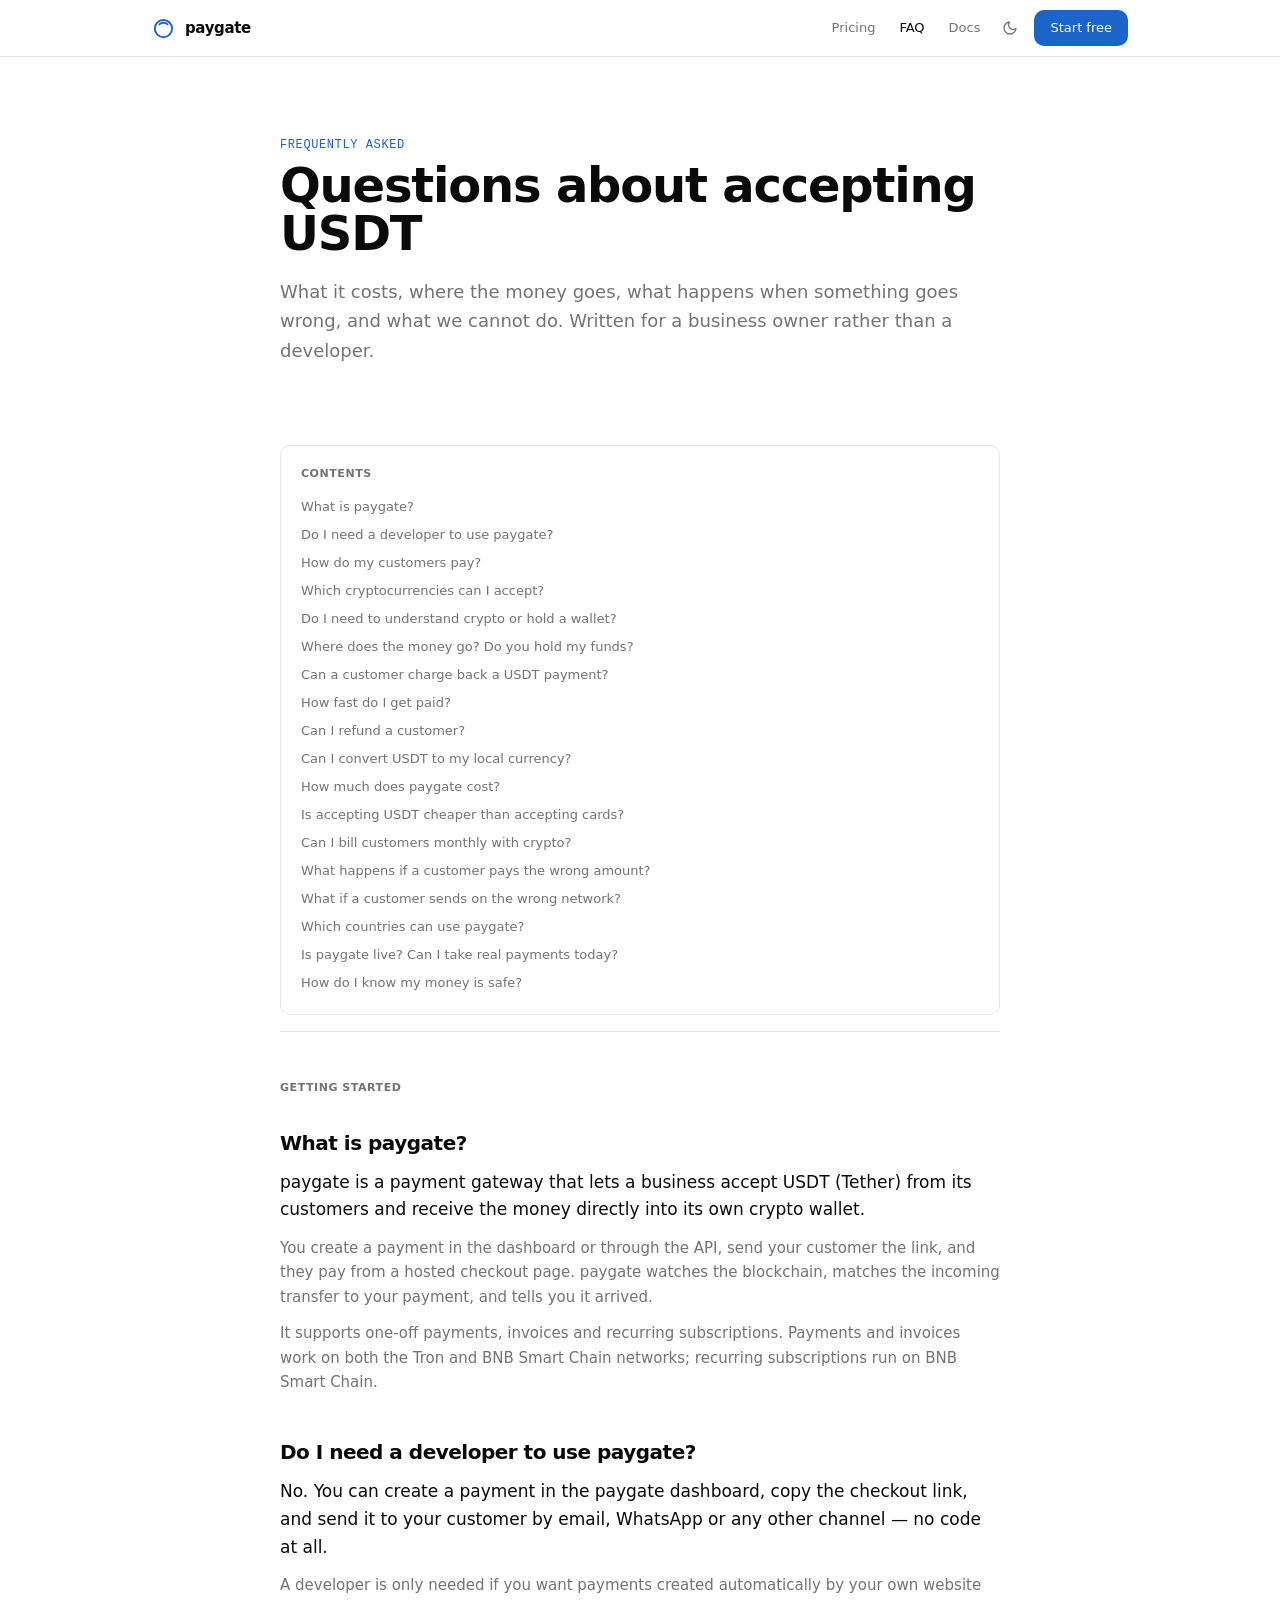
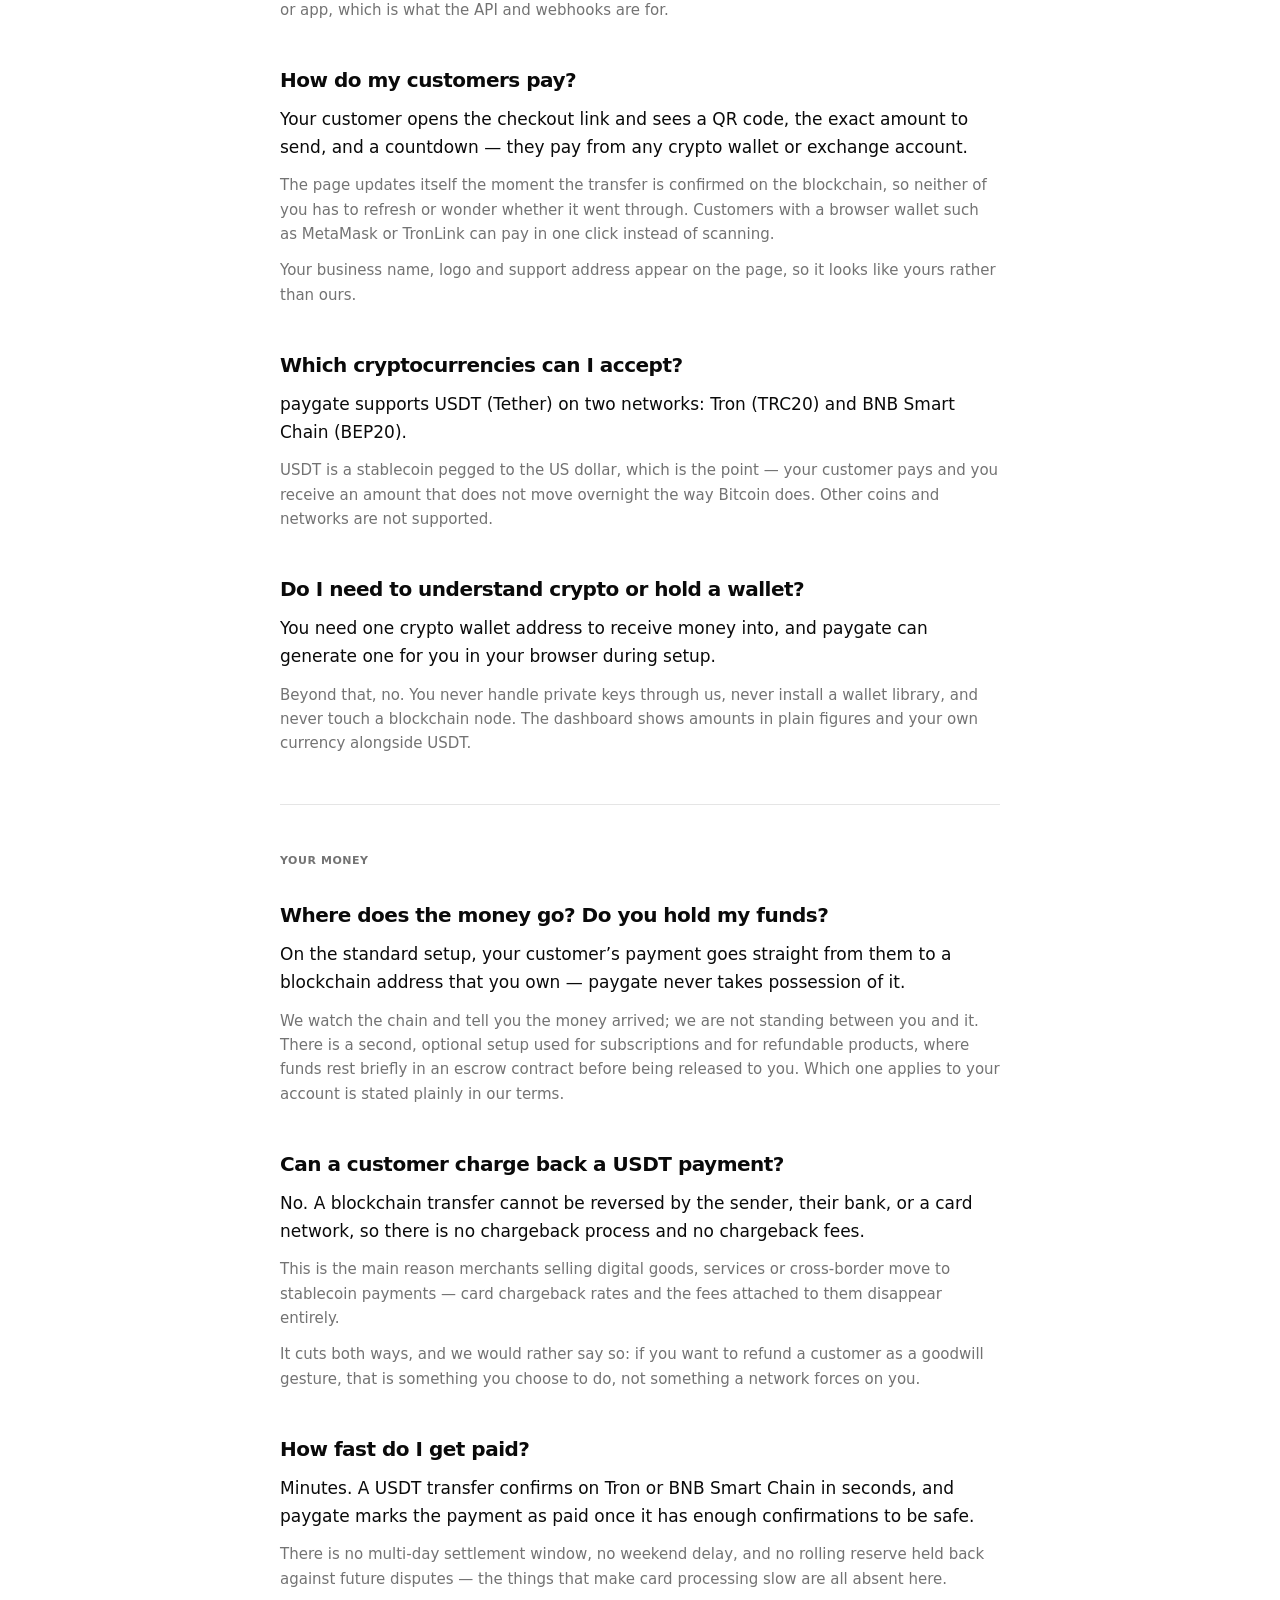
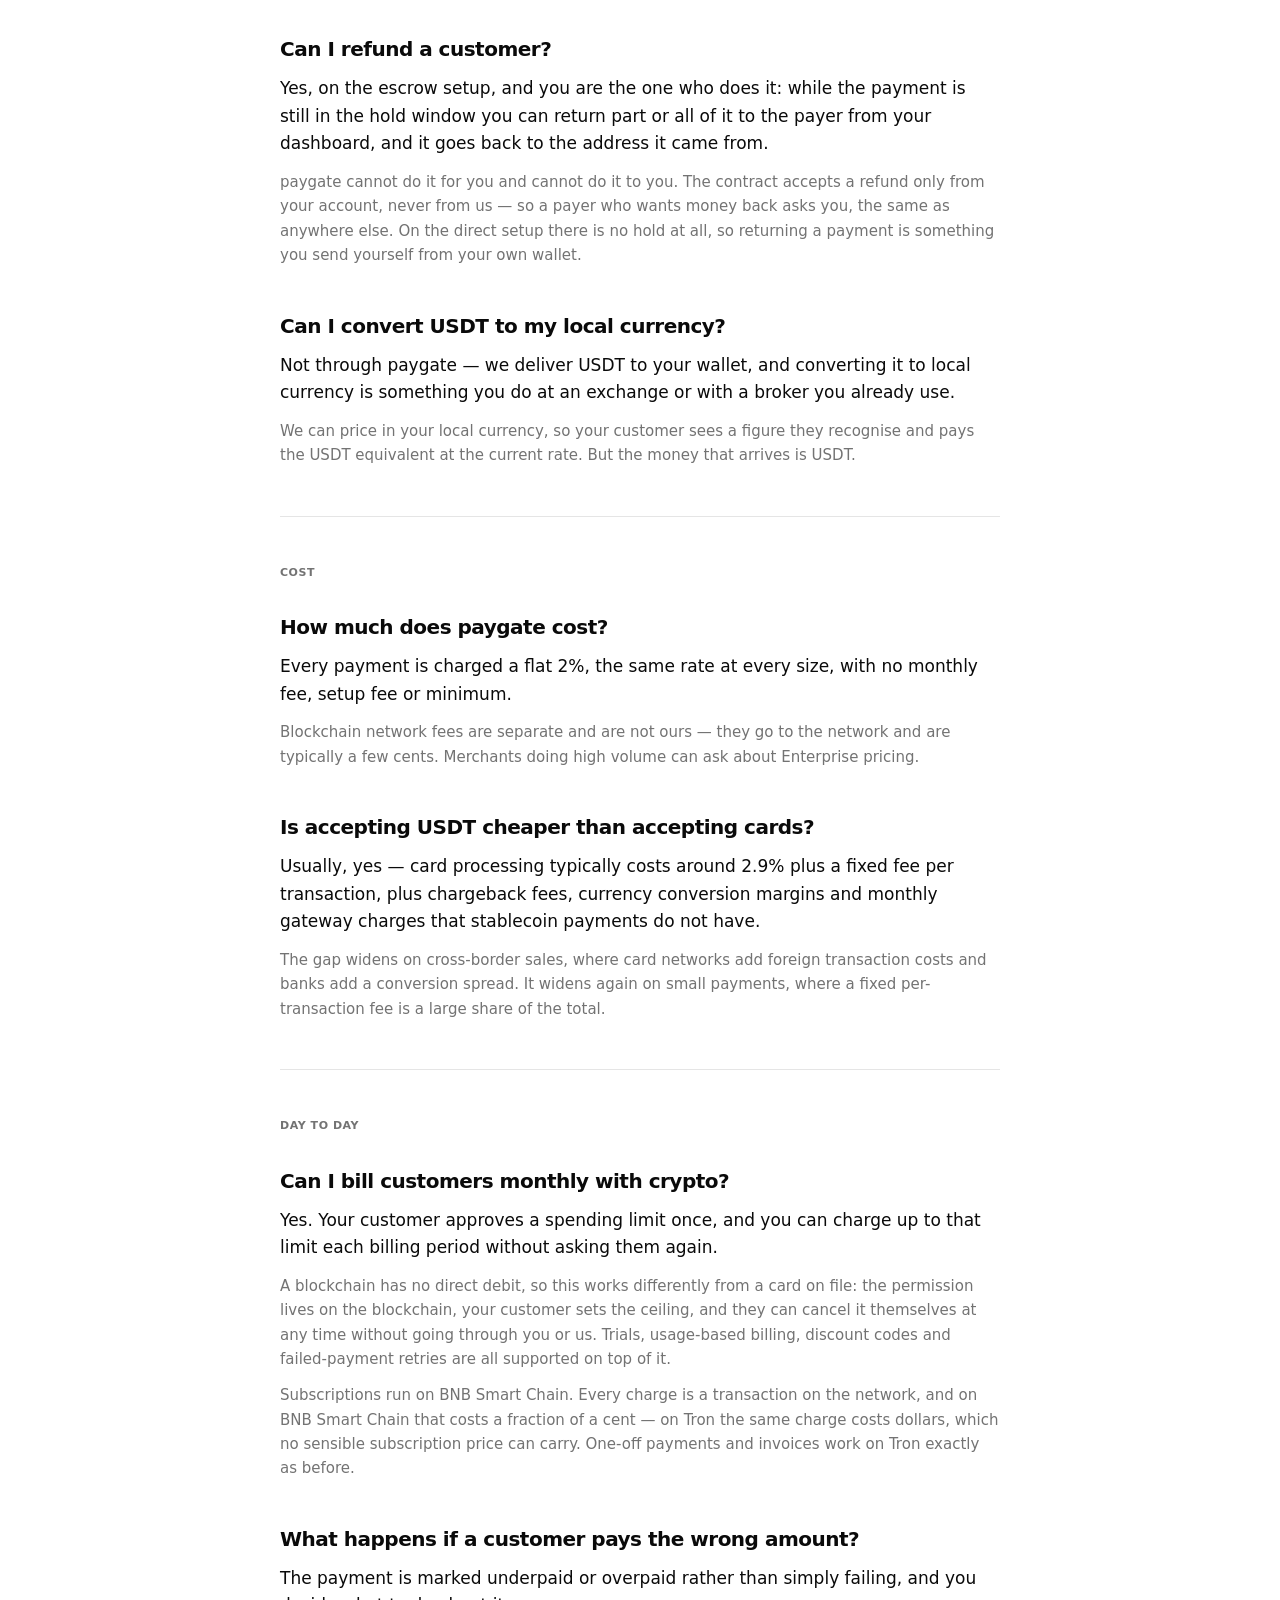
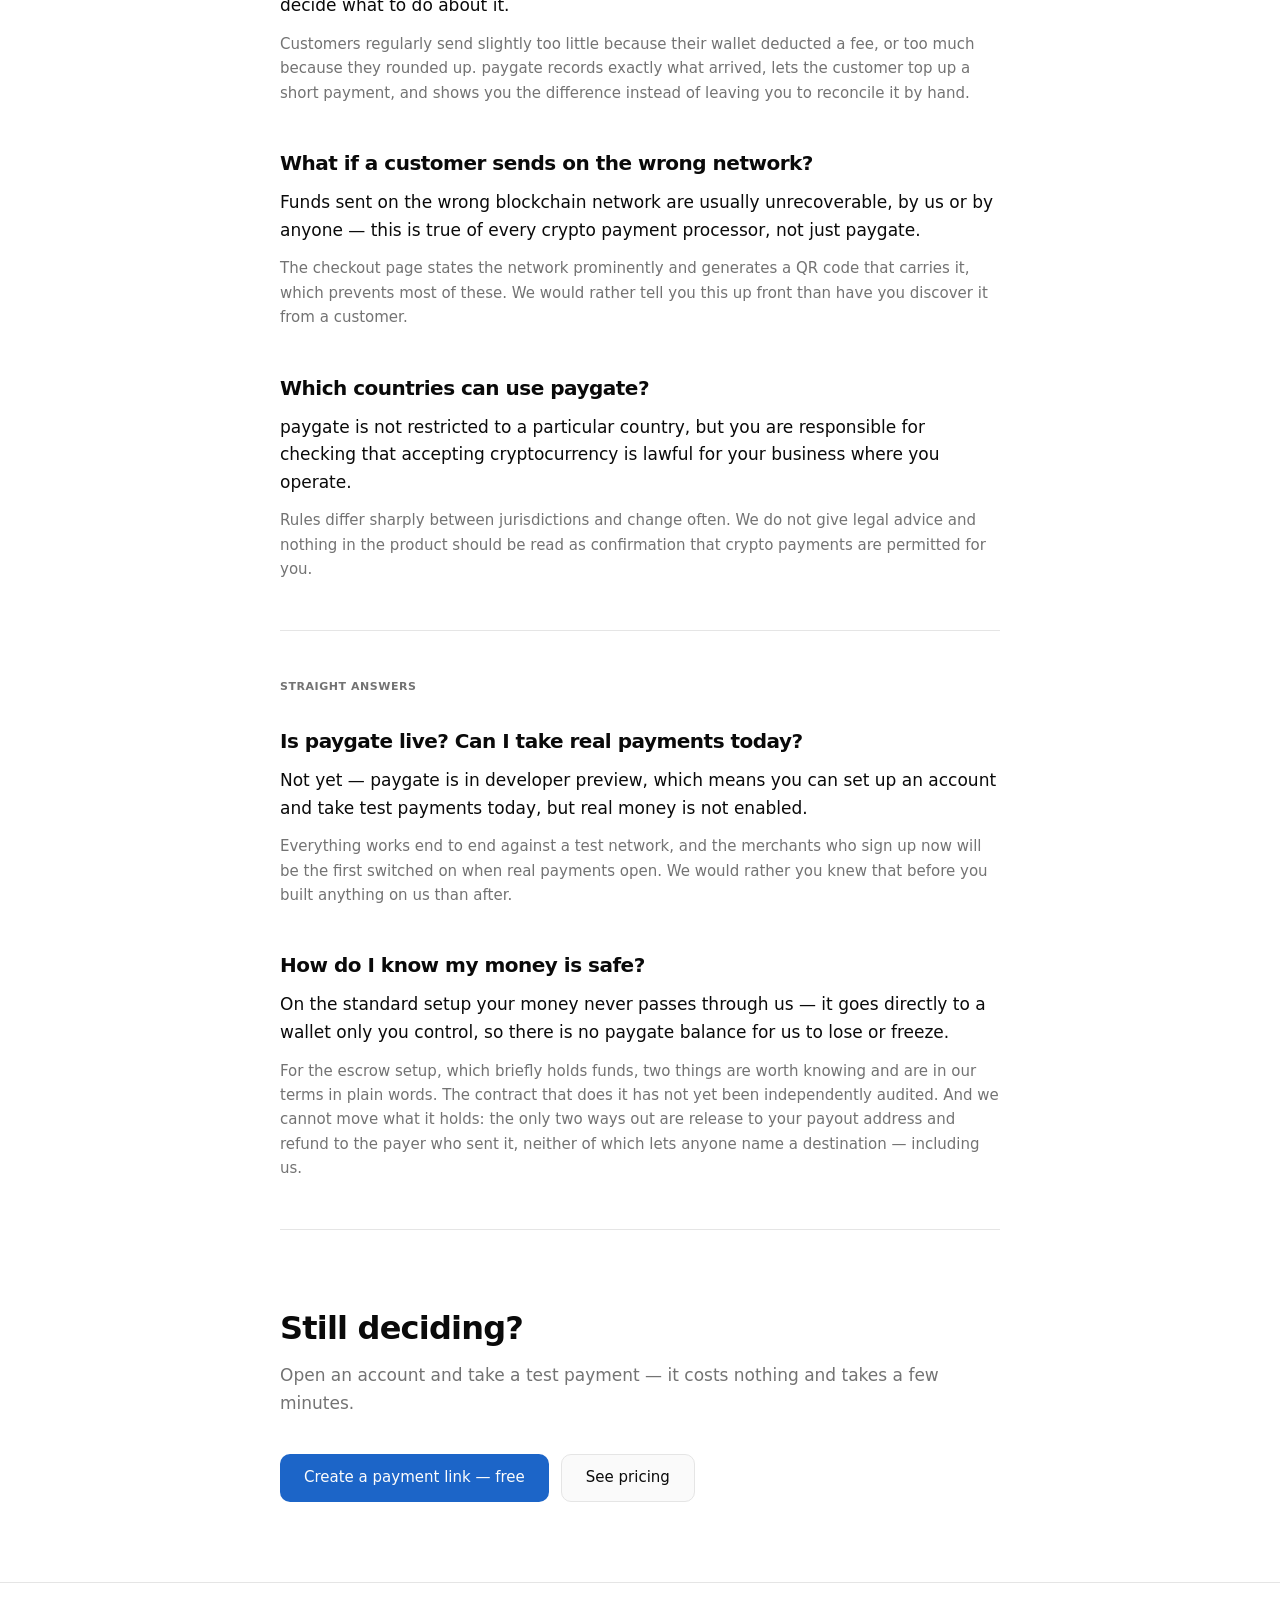
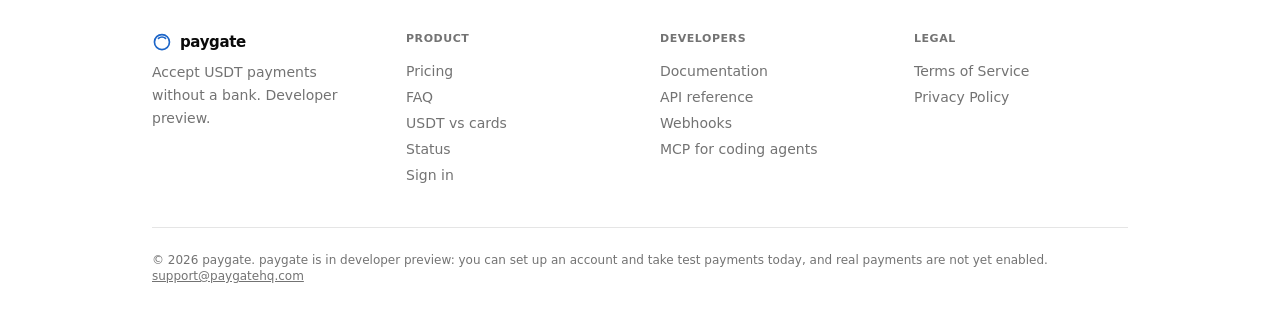
==== commit f06b5d96: "Deploy a599954 Built from the paygate monorepo. This repo holds output only; do not edit it here." ====
--- a/faq/index.html
+++ b/faq/index.html
@@ -72,11 +72,11 @@
         // A browser with storage disabled still gets the system preference below.
       }
     </script>
-    <script type="module" crossorigin src="/assets/faq-BqL00X_H.js"></script>
-    <link rel="modulepreload" crossorigin href="/assets/ui-WQPHCfEb.js">
+    <script type="module" crossorigin src="/assets/faq-BRObWQiM.js"></script>
+    <link rel="modulepreload" crossorigin href="/assets/ui-D4LpJunT.js">
     <link rel="stylesheet" crossorigin href="/assets/ui-D5ryC8mh.css">
   </head>
   <body>
-    <div id="root"><div class="min-h-svh"><script type="application/ld+json">{"@context":"https://schema.org","@graph":[{"@type":"Organization","@id":"https://paygatehq.com/#organization","name":"paygate","url":"https://paygatehq.com/","description":"Accept USDT payments from customers anywhere. Send a payment link, get paid in minutes, no chargebacks. Free on payments under $10.","slogan":"Accept USDT payments without a bank"},{"@type":"WebSite","@id":"https://paygatehq.com/#website","name":"paygate","url":"https://paygatehq.com/","description":"Accept USDT payments from customers anywhere. Send a payment link, get paid in minutes, no chargebacks. Free on payments under $10.","publisher":{"@id":"https://paygatehq.com/#organization"},"inLanguage":"en"},{"@type":"WebPage","@id":"https://paygatehq.com/faq#webpage","url":"https://paygatehq.com/faq","name":"USDT payment gateway FAQ — straight answers | paygate","description":"How USDT payments work for a business: do you need a developer, where the money goes, chargebacks, refunds, fees, and how fast you get paid.","isPartOf":{"@id":"https://paygatehq.com/#website"},"about":{"@id":"https://paygatehq.com/#organization"},"inLanguage":"en"},{"@type":"BreadcrumbList","itemListElement":[{"@type":"ListItem","position":1,"name":"Home","item":"https://paygatehq.com/"},{"@type":"ListItem","position":2,"name":"FAQ","item":"https://paygatehq.com/faq"}]},{"@type":"FAQPage","@id":"https://paygatehq.com/faq#faq","mainEntity":[{"@type":"Question","name":"What is paygate?","acceptedAnswer":{"@type":"Answer","text":"paygate is a payment gateway that lets a business accept USDT (Tether) from its customers and receive the money directly into its own crypto wallet. You create a payment in the dashboard or through the API, send your customer the link, and they pay from a hosted checkout page. paygate watches the blockchain, matches the incoming transfer to your payment, and tells you it arrived. It supports one-off payments, invoices and recurring subscriptions. Payments and invoices work on both the Tron and BNB Smart Chain networks; recurring subscriptions run on BNB Smart Chain."}},{"@type":"Question","name":"Do I need a developer to use paygate?","acceptedAnswer":{"@type":"Answer","text":"No. You can create a payment in the paygate dashboard, copy the checkout link, and send it to your customer by email, WhatsApp or any other channel — no code at all. A developer is only needed if you want payments created automatically by your own website or app, which is what the API and webhooks are for."}},{"@type":"Question","name":"How do my customers pay?","acceptedAnswer":{"@type":"Answer","text":"Your customer opens the checkout link and sees a QR code, the exact amount to send, and a countdown — they pay from any crypto wallet or exchange account. The page updates itself the moment the transfer is confirmed on the blockchain, so neither of you has to refresh or wonder whether it went through. Customers with a browser wallet such as MetaMask or TronLink can pay in one click instead of scanning. Your business name, logo and support address appear on the page, so it looks like yours rather than ours."}},{"@type":"Question","name":"Which cryptocurrencies can I accept?","acceptedAnswer":{"@type":"Answer","text":"paygate supports USDT (Tether) on two networks: Tron (TRC20) and BNB Smart Chain (BEP20). USDT is a stablecoin pegged to the US dollar, which is the point — your customer pays and you receive an amount that does not move overnight the way Bitcoin does. Other coins and networks are not supported."}},{"@type":"Question","name":"Do I need to understand crypto or hold a wallet?","acceptedAnswer":{"@type":"Answer","text":"You need one crypto wallet address to receive money into, and paygate can generate one for you in your browser during setup. Beyond that, no. You never handle private keys through us, never install a wallet library, and never touch a blockchain node. The dashboard shows amounts in plain figures and your own currency alongside USDT."}},{"@type":"Question","name":"Where does the money go? Do you hold my funds?","acceptedAnswer":{"@type":"Answer","text":"On the standard setup, your customer’s payment goes straight from them to a blockchain address that you own — paygate never takes possession of it. We watch the chain and tell you the money arrived; we are not standing between you and it. There is a second, optional setup used for subscriptions and for refundable products, where funds rest briefly in an escrow contract before being released to you. Which one applies to your account is stated plainly in our terms."}},{"@type":"Question","name":"Can a customer charge back a USDT payment?","acceptedAnswer":{"@type":"Answer","text":"No. A blockchain transfer cannot be reversed by the sender, their bank, or a card network, so there is no chargeback process and no chargeback fees. This is the main reason merchants selling digital goods, services or cross-border move to stablecoin payments — card chargeback rates and the fees attached to them disappear entirely. It cuts both ways, and we would rather say so: if you want to refund a customer as a goodwill gesture, that is something you choose to do, not something a network forces on you."}},{"@type":"Question","name":"How fast do I get paid?","acceptedAnswer":{"@type":"Answer","text":"Minutes. A USDT transfer confirms on Tron or BNB Smart Chain in seconds, and paygate marks the payment as paid once it has enough confirmations to be safe. There is no multi-day settlement window, no weekend delay, and no rolling reserve held back against future disputes — the things that make card processing slow are all absent here."}},{"@type":"Question","name":"Can I refund a customer?","acceptedAnswer":{"@type":"Answer","text":"Yes, on the escrow setup, and you are the one who does it: while the payment is still in the hold window you can return part or all of it to the payer from your dashboard, and it goes back to the address it came from. paygate cannot do it for you and cannot do it to you. The contract accepts a refund only from your account, never from us — so a payer who wants money back asks you, the same as anywhere else. On the direct setup there is no hold at all, so returning a payment is something you send yourself from your own wallet."}},{"@type":"Question","name":"Can I convert USDT to my local currency?","acceptedAnswer":{"@type":"Answer","text":"Not through paygate — we deliver USDT to your wallet, and converting it to local currency is something you do at an exchange or with a broker you already use. We can price in your local currency, so your customer sees a figure they recognise and pays the USDT equivalent at the current rate. But the money that arrives is USDT."}},{"@type":"Question","name":"How much does paygate cost?","acceptedAnswer":{"@type":"Answer","text":"Payments under $10 are free, with no fee at all however many you take, and larger payments are charged a flat 1% with no monthly fee, setup fee or minimum. Blockchain network fees are separate and are not ours — they go to the network and are typically a few cents. Merchants doing high volume can ask about Enterprise pricing."}},{"@type":"Question","name":"Is accepting USDT cheaper than accepting cards?","acceptedAnswer":{"@type":"Answer","text":"Usually, yes — card processing typically costs around 2.9% plus a fixed fee per transaction, plus chargeback fees, currency conversion margins and monthly gateway charges that stablecoin payments do not have. The gap widens on cross-border sales, where card networks add foreign transaction costs and banks add a conversion spread. It widens again on small payments, where a fixed per-transaction fee is a large share of the total."}},{"@type":"Question","name":"Can I bill customers monthly with crypto?","acceptedAnswer":{"@type":"Answer","text":"Yes. Your customer approves a spending limit once, and you can charge up to that limit each billing period without asking them again. A blockchain has no direct debit, so this works differently from a card on file: the permission lives on the blockchain, your customer sets the ceiling, and they can cancel it themselves at any time without going through you or us. Trials, usage-based billing, discount codes and failed-payment retries are all supported on top of it. Subscriptions run on BNB Smart Chain. Every charge is a transaction on the network, and on BNB Smart Chain that costs a fraction of a cent — on Tron the same charge costs dollars, which no sensible subscription price can carry. One-off payments and invoices work on Tron exactly as before."}},{"@type":"Question","name":"What happens if a customer pays the wrong amount?","acceptedAnswer":{"@type":"Answer","text":"The payment is marked underpaid or overpaid rather than simply failing, and you decide what to do about it. Customers regularly send slightly too little because their wallet deducted a fee, or too much because they rounded up. paygate records exactly what arrived, lets the customer top up a short payment, and shows you the difference instead of leaving you to reconcile it by hand."}},{"@type":"Question","name":"What if a customer sends on the wrong network?","acceptedAnswer":{"@type":"Answer","text":"Funds sent on the wrong blockchain network are usually unrecoverable, by us or by anyone — this is true of every crypto payment processor, not just paygate. The checkout page states the network prominently and generates a QR code that carries it, which prevents most of these. We would rather tell you this up front than have you discover it from a customer."}},{"@type":"Question","name":"Which countries can use paygate?","acceptedAnswer":{"@type":"Answer","text":"paygate is not restricted to a particular country, but you are responsible for checking that accepting cryptocurrency is lawful for your business where you operate. Rules differ sharply between jurisdictions and change often. We do not give legal advice and nothing in the product should be read as confirmation that crypto payments are permitted for you."}},{"@type":"Question","name":"Is paygate live? Can I take real payments today?","acceptedAnswer":{"@type":"Answer","text":"Not yet — paygate is in developer preview, which means you can set up an account and take test payments today, but real money is not enabled. Everything works end to end against a test network, and the merchants who sign up now will be the first switched on when real payments open. We would rather you knew that before you built anything on us than after."}},{"@type":"Question","name":"How do I know my money is safe?","acceptedAnswer":{"@type":"Answer","text":"On the standard setup your money never passes through us — it goes directly to a wallet only you control, so there is no paygate balance for us to lose or freeze. For the escrow setup, which briefly holds funds, two things are worth knowing and are in our terms in plain words. The contract that does it has not yet been independently audited. And we cannot move what it holds: the only two ways out are release to your payout address and refund to the payer who sent it, neither of which lets anyone name a destination — including us."}}]}]}</script><header class="bg-background/85 border-border sticky top-0 z-30 border-b backdrop-blur"><div class="mx-auto flex h-14 max-w-5xl items-center gap-3 px-4 sm:px-6"><a href="/" aria-label="paygate home" class="shrink-0"><span class="flex items-center gap-2.5 "><svg viewBox="0 0 32 32" class="h-[23px] w-[23px] shrink-0 text-[var(--pg-brand)]" fill="none" stroke="currentColor" stroke-width="2.67" stroke-linecap="round" stroke-linejoin="round" role="presentation" aria-hidden="true"><path d="M7.515 7.515a12 12 0 1 0 16.97 16.97a12 12 0 0 0 -16.97 -16.97"></path><path d="M21.657 10.343a8 8 0 0 0 -11.315 0"></path></svg><span class="flex items-baseline gap-2"><span class="text-[15px] font-semibold tracking-tight">paygate</span></span></span></a><nav class="ml-auto hidden items-center gap-1 sm:flex" aria-label="Main"><a href="/pricing" class="rounded-md px-2.5 py-1 text-[13px] transition-colors text-muted-foreground hover:text-foreground">Pricing</a><a href="/faq" aria-current="page" class="rounded-md px-2.5 py-1 text-[13px] transition-colors text-foreground font-medium">FAQ</a><a href="https://developer.paygatehq.com/docs" class="rounded-md px-2.5 py-1 text-[13px] transition-colors text-muted-foreground hover:text-foreground">Docs</a><button type="button" class="text-muted-foreground hover:text-foreground hover:bg-muted flex h-8 w-8 items-center justify-center rounded-md transition-colors" aria-label="Switch theme"><span class="block h-4 w-4"></span></button><a href="https://app.paygatehq.com" data-cta="signup_click" class="inline-flex items-center justify-center gap-2 rounded-lg font-medium transition-colors h-9 px-4 text-[13px] bg-accent text-accent-foreground hover:opacity-90 ml-1">Start free</a></nav><div class="ml-auto flex items-center gap-1.5 sm:hidden"><a href="https://app.paygatehq.com" data-cta="signup_click" class="inline-flex items-center justify-center gap-2 rounded-lg font-medium transition-colors h-9 px-4 text-[13px] bg-accent text-accent-foreground hover:opacity-90">Start free</a><details class="group/nav relative"><summary class="text-muted-foreground hover:text-foreground hover:bg-muted flex h-9 w-9 cursor-pointer list-none items-center justify-center rounded-md transition-colors" aria-label="Menu"><svg class="h-5 w-5 group-open/nav:hidden" viewBox="0 0 24 24" fill="none" stroke="currentColor" stroke-width="2" stroke-linecap="round" stroke-linejoin="round" aria-hidden="true"><path d="M4 7h16"></path><path d="M4 12h16"></path><path d="M4 17h16"></path></svg><svg class="hidden h-5 w-5 group-open/nav:block" viewBox="0 0 24 24" fill="none" stroke="currentColor" stroke-width="2" stroke-linecap="round" stroke-linejoin="round" aria-hidden="true"><path d="M6 6 18 18"></path><path d="M18 6 6 18"></path></svg></summary><div class="border-border bg-card absolute top-full right-0 z-40 mt-2 w-52 rounded-xl border p-1.5 shadow-lg"><nav aria-label="Main"><a href="/pricing" class="hover:bg-muted flex items-center rounded-md px-3 py-2 text-[14px] transition-colors text-muted-foreground hover:text-foreground">Pricing</a><a href="/faq" aria-current="page" class="hover:bg-muted flex items-center rounded-md px-3 py-2 text-[14px] transition-colors text-foreground font-medium">FAQ</a><a href="https://developer.paygatehq.com/docs" class="hover:bg-muted flex items-center rounded-md px-3 py-2 text-[14px] transition-colors text-muted-foreground hover:text-foreground">Docs</a></nav><div class="border-border mt-1.5 border-t pt-1.5"><button type="button" aria-label="Switch theme" class="text-muted-foreground hover:text-foreground hover:bg-muted flex w-full items-center justify-between rounded-md px-3 py-2 text-[14px] transition-colors">Theme<span class="block h-4 w-4"></span></button></div></div></details></div></div></header><main class="mx-auto max-w-3xl px-4 sm:px-6"><header class="py-16 sm:py-20"><p class="text-accent mb-2 font-mono text-xs tracking-wider uppercase">Frequently asked</p><h1 class="text-4xl font-semibold tracking-tight sm:text-5xl">Questions about accepting USDT</h1><p class="text-muted-foreground mt-5 text-lg leading-relaxed">What it costs, where the money goes, what happens when something goes wrong, and what we cannot do. Written for a business owner rather than a developer.</p></header><nav aria-label="Contents" class="border-border mb-4 rounded-lg border p-5"><h2 class="text-muted-foreground mb-3 text-[11px] font-semibold tracking-wider uppercase">Contents</h2><ul class="space-y-1"><li><a href="#what-is-paygate" class="text-muted-foreground hover:text-accent text-[13px] transition-colors">What is paygate?</a></li><li><a href="#do-i-need-a-developer" class="text-muted-foreground hover:text-accent text-[13px] transition-colors">Do I need a developer to use paygate?</a></li><li><a href="#how-do-customers-pay" class="text-muted-foreground hover:text-accent text-[13px] transition-colors">How do my customers pay?</a></li><li><a href="#what-crypto-can-i-accept" class="text-muted-foreground hover:text-accent text-[13px] transition-colors">Which cryptocurrencies can I accept?</a></li><li><a href="#do-i-need-to-understand-crypto" class="text-muted-foreground hover:text-accent text-[13px] transition-colors">Do I need to understand crypto or hold a wallet?</a></li><li><a href="#where-does-the-money-go" class="text-muted-foreground hover:text-accent text-[13px] transition-colors">Where does the money go? Do you hold my funds?</a></li><li><a href="#chargebacks" class="text-muted-foreground hover:text-accent text-[13px] transition-colors">Can a customer charge back a USDT payment?</a></li><li><a href="#how-fast-do-i-get-paid" class="text-muted-foreground hover:text-accent text-[13px] transition-colors">How fast do I get paid?</a></li><li><a href="#refunds" class="text-muted-foreground hover:text-accent text-[13px] transition-colors">Can I refund a customer?</a></li><li><a href="#convert-to-local-currency" class="text-muted-foreground hover:text-accent text-[13px] transition-colors">Can I convert USDT to my local currency?</a></li><li><a href="#what-does-it-cost" class="text-muted-foreground hover:text-accent text-[13px] transition-colors">How much does paygate cost?</a></li><li><a href="#cheaper-than-cards" class="text-muted-foreground hover:text-accent text-[13px] transition-colors">Is accepting USDT cheaper than accepting cards?</a></li><li><a href="#subscriptions" class="text-muted-foreground hover:text-accent text-[13px] transition-colors">Can I bill customers monthly with crypto?</a></li><li><a href="#underpaid-overpaid" class="text-muted-foreground hover:text-accent text-[13px] transition-colors">What happens if a customer pays the wrong amount?</a></li><li><a href="#wrong-network" class="text-muted-foreground hover:text-accent text-[13px] transition-colors">What if a customer sends on the wrong network?</a></li><li><a href="#which-countries" class="text-muted-foreground hover:text-accent text-[13px] transition-colors">Which countries can use paygate?</a></li><li><a href="#is-it-live" class="text-muted-foreground hover:text-accent text-[13px] transition-colors">Is paygate live? Can I take real payments today?</a></li><li><a href="#is-it-safe" class="text-muted-foreground hover:text-accent text-[13px] transition-colors">How do I know my money is safe?</a></li></ul></nav><section class="border-border border-t py-12"><h2 class="text-muted-foreground mb-8 text-[11px] font-semibold tracking-wider uppercase">Getting started</h2><div class="space-y-11"><article id="what-is-paygate" style="scroll-margin-top:5rem"><h3 class="text-xl font-semibold tracking-tight">What is paygate?</h3><p class="mt-3 text-[17px] leading-relaxed">paygate is a payment gateway that lets a business accept USDT (Tether) from its customers and receive the money directly into its own crypto wallet.</p><p class="text-muted-foreground mt-3 text-[15px] leading-relaxed">You create a payment in the dashboard or through the API, send your customer the link, and they pay from a hosted checkout page. paygate watches the blockchain, matches the incoming transfer to your payment, and tells you it arrived.</p><p class="text-muted-foreground mt-3 text-[15px] leading-relaxed">It supports one-off payments, invoices and recurring subscriptions. Payments and invoices work on both the Tron and BNB Smart Chain networks; recurring subscriptions run on BNB Smart Chain.</p></article><article id="do-i-need-a-developer" style="scroll-margin-top:5rem"><h3 class="text-xl font-semibold tracking-tight">Do I need a developer to use paygate?</h3><p class="mt-3 text-[17px] leading-relaxed">No. You can create a payment in the paygate dashboard, copy the checkout link, and send it to your customer by email, WhatsApp or any other channel — no code at all.</p><p class="text-muted-foreground mt-3 text-[15px] leading-relaxed">A developer is only needed if you want payments created automatically by your own website or app, which is what the API and webhooks are for.</p></article><article id="how-do-customers-pay" style="scroll-margin-top:5rem"><h3 class="text-xl font-semibold tracking-tight">How do my customers pay?</h3><p class="mt-3 text-[17px] leading-relaxed">Your customer opens the checkout link and sees a QR code, the exact amount to send, and a countdown — they pay from any crypto wallet or exchange account.</p><p class="text-muted-foreground mt-3 text-[15px] leading-relaxed">The page updates itself the moment the transfer is confirmed on the blockchain, so neither of you has to refresh or wonder whether it went through. Customers with a browser wallet such as MetaMask or TronLink can pay in one click instead of scanning.</p><p class="text-muted-foreground mt-3 text-[15px] leading-relaxed">Your business name, logo and support address appear on the page, so it looks like yours rather than ours.</p></article><article id="what-crypto-can-i-accept" style="scroll-margin-top:5rem"><h3 class="text-xl font-semibold tracking-tight">Which cryptocurrencies can I accept?</h3><p class="mt-3 text-[17px] leading-relaxed">paygate supports USDT (Tether) on two networks: Tron (TRC20) and BNB Smart Chain (BEP20).</p><p class="text-muted-foreground mt-3 text-[15px] leading-relaxed">USDT is a stablecoin pegged to the US dollar, which is the point — your customer pays and you receive an amount that does not move overnight the way Bitcoin does. Other coins and networks are not supported.</p></article><article id="do-i-need-to-understand-crypto" style="scroll-margin-top:5rem"><h3 class="text-xl font-semibold tracking-tight">Do I need to understand crypto or hold a wallet?</h3><p class="mt-3 text-[17px] leading-relaxed">You need one crypto wallet address to receive money into, and paygate can generate one for you in your browser during setup.</p><p class="text-muted-foreground mt-3 text-[15px] leading-relaxed">Beyond that, no. You never handle private keys through us, never install a wallet library, and never touch a blockchain node. The dashboard shows amounts in plain figures and your own currency alongside USDT.</p></article></div></section><section class="border-border border-t py-12"><h2 class="text-muted-foreground mb-8 text-[11px] font-semibold tracking-wider uppercase">Your money</h2><div class="space-y-11"><article id="where-does-the-money-go" style="scroll-margin-top:5rem"><h3 class="text-xl font-semibold tracking-tight">Where does the money go? Do you hold my funds?</h3><p class="mt-3 text-[17px] leading-relaxed">On the standard setup, your customer’s payment goes straight from them to a blockchain address that you own — paygate never takes possession of it.</p><p class="text-muted-foreground mt-3 text-[15px] leading-relaxed">We watch the chain and tell you the money arrived; we are not standing between you and it. There is a second, optional setup used for subscriptions and for refundable products, where funds rest briefly in an escrow contract before being released to you. Which one applies to your account is stated plainly in our terms.</p></article><article id="chargebacks" style="scroll-margin-top:5rem"><h3 class="text-xl font-semibold tracking-tight">Can a customer charge back a USDT payment?</h3><p class="mt-3 text-[17px] leading-relaxed">No. A blockchain transfer cannot be reversed by the sender, their bank, or a card network, so there is no chargeback process and no chargeback fees.</p><p class="text-muted-foreground mt-3 text-[15px] leading-relaxed">This is the main reason merchants selling digital goods, services or cross-border move to stablecoin payments — card chargeback rates and the fees attached to them disappear entirely.</p><p class="text-muted-foreground mt-3 text-[15px] leading-relaxed">It cuts both ways, and we would rather say so: if you want to refund a customer as a goodwill gesture, that is something you choose to do, not something a network forces on you.</p></article><article id="how-fast-do-i-get-paid" style="scroll-margin-top:5rem"><h3 class="text-xl font-semibold tracking-tight">How fast do I get paid?</h3><p class="mt-3 text-[17px] leading-relaxed">Minutes. A USDT transfer confirms on Tron or BNB Smart Chain in seconds, and paygate marks the payment as paid once it has enough confirmations to be safe.</p><p class="text-muted-foreground mt-3 text-[15px] leading-relaxed">There is no multi-day settlement window, no weekend delay, and no rolling reserve held back against future disputes — the things that make card processing slow are all absent here.</p></article><article id="refunds" style="scroll-margin-top:5rem"><h3 class="text-xl font-semibold tracking-tight">Can I refund a customer?</h3><p class="mt-3 text-[17px] leading-relaxed">Yes, on the escrow setup, and you are the one who does it: while the payment is still in the hold window you can return part or all of it to the payer from your dashboard, and it goes back to the address it came from.</p><p class="text-muted-foreground mt-3 text-[15px] leading-relaxed">paygate cannot do it for you and cannot do it to you. The contract accepts a refund only from your account, never from us — so a payer who wants money back asks you, the same as anywhere else. On the direct setup there is no hold at all, so returning a payment is something you send yourself from your own wallet.</p></article><article id="convert-to-local-currency" style="scroll-margin-top:5rem"><h3 class="text-xl font-semibold tracking-tight">Can I convert USDT to my local currency?</h3><p class="mt-3 text-[17px] leading-relaxed">Not through paygate — we deliver USDT to your wallet, and converting it to local currency is something you do at an exchange or with a broker you already use.</p><p class="text-muted-foreground mt-3 text-[15px] leading-relaxed">We can price in your local currency, so your customer sees a figure they recognise and pays the USDT equivalent at the current rate. But the money that arrives is USDT.</p></article></div></section><section class="border-border border-t py-12"><h2 class="text-muted-foreground mb-8 text-[11px] font-semibold tracking-wider uppercase">Cost</h2><div class="space-y-11"><article id="what-does-it-cost" style="scroll-margin-top:5rem"><h3 class="text-xl font-semibold tracking-tight">How much does paygate cost?</h3><p class="mt-3 text-[17px] leading-relaxed">Payments under $10 are free, with no fee at all however many you take, and larger payments are charged a flat 1% with no monthly fee, setup fee or minimum.</p><p class="text-muted-foreground mt-3 text-[15px] leading-relaxed">Blockchain network fees are separate and are not ours — they go to the network and are typically a few cents. Merchants doing high volume can ask about Enterprise pricing.</p></article><article id="cheaper-than-cards" style="scroll-margin-top:5rem"><h3 class="text-xl font-semibold tracking-tight">Is accepting USDT cheaper than accepting cards?</h3><p class="mt-3 text-[17px] leading-relaxed">Usually, yes — card processing typically costs around 2.9% plus a fixed fee per transaction, plus chargeback fees, currency conversion margins and monthly gateway charges that stablecoin payments do not have.</p><p class="text-muted-foreground mt-3 text-[15px] leading-relaxed">The gap widens on cross-border sales, where card networks add foreign transaction costs and banks add a conversion spread. It widens again on small payments, where a fixed per-transaction fee is a large share of the total.</p></article></div></section><section class="border-border border-t py-12"><h2 class="text-muted-foreground mb-8 text-[11px] font-semibold tracking-wider uppercase">Day to day</h2><div class="space-y-11"><article id="subscriptions" style="scroll-margin-top:5rem"><h3 class="text-xl font-semibold tracking-tight">Can I bill customers monthly with crypto?</h3><p class="mt-3 text-[17px] leading-relaxed">Yes. Your customer approves a spending limit once, and you can charge up to that limit each billing period without asking them again.</p><p class="text-muted-foreground mt-3 text-[15px] leading-relaxed">A blockchain has no direct debit, so this works differently from a card on file: the permission lives on the blockchain, your customer sets the ceiling, and they can cancel it themselves at any time without going through you or us. Trials, usage-based billing, discount codes and failed-payment retries are all supported on top of it.</p><p class="text-muted-foreground mt-3 text-[15px] leading-relaxed">Subscriptions run on BNB Smart Chain. Every charge is a transaction on the network, and on BNB Smart Chain that costs a fraction of a cent — on Tron the same charge costs dollars, which no sensible subscription price can carry. One-off payments and invoices work on Tron exactly as before.</p></article><article id="underpaid-overpaid" style="scroll-margin-top:5rem"><h3 class="text-xl font-semibold tracking-tight">What happens if a customer pays the wrong amount?</h3><p class="mt-3 text-[17px] leading-relaxed">The payment is marked underpaid or overpaid rather than simply failing, and you decide what to do about it.</p><p class="text-muted-foreground mt-3 text-[15px] leading-relaxed">Customers regularly send slightly too little because their wallet deducted a fee, or too much because they rounded up. paygate records exactly what arrived, lets the customer top up a short payment, and shows you the difference instead of leaving you to reconcile it by hand.</p></article><article id="wrong-network" style="scroll-margin-top:5rem"><h3 class="text-xl font-semibold tracking-tight">What if a customer sends on the wrong network?</h3><p class="mt-3 text-[17px] leading-relaxed">Funds sent on the wrong blockchain network are usually unrecoverable, by us or by anyone — this is true of every crypto payment processor, not just paygate.</p><p class="text-muted-foreground mt-3 text-[15px] leading-relaxed">The checkout page states the network prominently and generates a QR code that carries it, which prevents most of these. We would rather tell you this up front than have you discover it from a customer.</p></article><article id="which-countries" style="scroll-margin-top:5rem"><h3 class="text-xl font-semibold tracking-tight">Which countries can use paygate?</h3><p class="mt-3 text-[17px] leading-relaxed">paygate is not restricted to a particular country, but you are responsible for checking that accepting cryptocurrency is lawful for your business where you operate.</p><p class="text-muted-foreground mt-3 text-[15px] leading-relaxed">Rules differ sharply between jurisdictions and change often. We do not give legal advice and nothing in the product should be read as confirmation that crypto payments are permitted for you.</p></article></div></section><section class="border-border border-t py-12"><h2 class="text-muted-foreground mb-8 text-[11px] font-semibold tracking-wider uppercase">Straight answers</h2><div class="space-y-11"><article id="is-it-live" style="scroll-margin-top:5rem"><h3 class="text-xl font-semibold tracking-tight">Is paygate live? Can I take real payments today?</h3><p class="mt-3 text-[17px] leading-relaxed">Not yet — paygate is in developer preview, which means you can set up an account and take test payments today, but real money is not enabled.</p><p class="text-muted-foreground mt-3 text-[15px] leading-relaxed">Everything works end to end against a test network, and the merchants who sign up now will be the first switched on when real payments open. We would rather you knew that before you built anything on us than after.</p></article><article id="is-it-safe" style="scroll-margin-top:5rem"><h3 class="text-xl font-semibold tracking-tight">How do I know my money is safe?</h3><p class="mt-3 text-[17px] leading-relaxed">On the standard setup your money never passes through us — it goes directly to a wallet only you control, so there is no paygate balance for us to lose or freeze.</p><p class="text-muted-foreground mt-3 text-[15px] leading-relaxed">For the escrow setup, which briefly holds funds, two things are worth knowing and are in our terms in plain words. The contract that does it has not yet been independently audited. And we cannot move what it holds: the only two ways out are release to your payout address and refund to the payer who sent it, neither of which lets anyone name a destination — including us.</p></article></div></section><section class="border-border border-t reveal py-16 sm:py-20"><h2 class="max-w-3xl text-[26px] font-semibold tracking-tight sm:text-[32px] sm:leading-[1.15]">Still deciding?</h2><p class="text-muted-foreground mt-4 max-w-2xl text-[17px] leading-relaxed">Open an account and take a test payment — it costs nothing and takes a few minutes.</p><div class="mt-9"><div class="flex flex-wrap gap-3"><a href="https://app.paygatehq.com" data-cta="signup_click" class="inline-flex items-center justify-center gap-2 rounded-lg font-medium transition-colors h-12 px-6 text-[15px] bg-accent text-accent-foreground hover:opacity-90">Create a payment link — free</a><a href="/pricing" class="inline-flex h-12 items-center justify-center gap-2 rounded-lg px-6 text-[15px] font-medium transition-all border-border bg-card hover:border-accent/60 hover:shadow-md border">See pricing</a></div></div></section></main><footer class="border-border border-t py-12"><div class="mx-auto max-w-5xl px-4 sm:px-6"><div class="grid gap-10 sm:grid-cols-4"><div><p class="flex items-center gap-2"><svg viewBox="0 0 32 32" class="text-accent h-5 w-5" fill="none" stroke="currentColor" stroke-width="2.67" stroke-linecap="round" stroke-linejoin="round" role="img" aria-label="paygate"><path d="M7.515 7.515a12 12 0 1 0 16.97 16.97a12 12 0 0 0 -16.97 -16.97"></path><path d="M21.657 10.343a8 8 0 0 0 -11.315 0"></path></svg><span class="text-[15px] font-semibold tracking-tight">paygate</span></p><p class="text-muted-foreground mt-2 text-sm leading-relaxed">Accept USDT payments without a bank. Developer preview.</p></div><div><h2 class="text-muted-foreground mb-3 text-[11px] font-semibold tracking-wider uppercase">Product</h2><ul class="space-y-0.5"><li><a href="/pricing" class="text-muted-foreground hover:text-foreground inline-block py-0.5 text-sm transition-colors">Pricing</a></li><li><a href="/faq" class="text-muted-foreground hover:text-foreground inline-block py-0.5 text-sm transition-colors">FAQ</a></li><li><a href="/vs-cards" class="text-muted-foreground hover:text-foreground inline-block py-0.5 text-sm transition-colors">USDT vs cards</a></li><li><a href="https://status.paygatehq.com" class="text-muted-foreground hover:text-foreground inline-block py-0.5 text-sm transition-colors">Status</a></li><li><a href="https://app.paygatehq.com" class="text-muted-foreground hover:text-foreground inline-block py-0.5 text-sm transition-colors">Sign in</a></li></ul></div><div><h2 class="text-muted-foreground mb-3 text-[11px] font-semibold tracking-wider uppercase">Developers</h2><ul class="space-y-0.5"><li><a href="https://developer.paygatehq.com/docs" class="text-muted-foreground hover:text-foreground inline-block py-0.5 text-sm transition-colors">Documentation</a></li><li><a href="https://developer.paygatehq.com/docs/api" class="text-muted-foreground hover:text-foreground inline-block py-0.5 text-sm transition-colors">API reference</a></li><li><a href="https://developer.paygatehq.com/docs/webhooks" class="text-muted-foreground hover:text-foreground inline-block py-0.5 text-sm transition-colors">Webhooks</a></li><li><a href="https://developer.paygatehq.com/docs/mcp" class="text-muted-foreground hover:text-foreground inline-block py-0.5 text-sm transition-colors">MCP for coding agents</a></li></ul></div><div><h2 class="text-muted-foreground mb-3 text-[11px] font-semibold tracking-wider uppercase">Legal</h2><ul class="space-y-0.5"><li><a href="/terms" class="text-muted-foreground hover:text-foreground inline-block py-0.5 text-sm transition-colors">Terms of Service</a></li><li><a href="/privacy" class="text-muted-foreground hover:text-foreground inline-block py-0.5 text-sm transition-colors">Privacy Policy</a></li></ul></div></div><p class="text-muted-foreground border-border mt-10 border-t pt-6 text-xs">© <!-- -->2026<!-- --> <!-- -->paygate<!-- -->. paygate is in developer preview: you can set up an account and take test payments today, and real payments are not yet enabled.<!-- --> <a href="mailto:support@paygatehq.com" class="hover:text-foreground underline">support@paygatehq.com</a></p></div></footer></div></div>
+    <div id="root"><div class="min-h-svh"><script type="application/ld+json">{"@context":"https://schema.org","@graph":[{"@type":"Organization","@id":"https://paygatehq.com/#organization","name":"paygate","url":"https://paygatehq.com/","description":"Accept USDT payments from customers anywhere. Send a payment link, get paid in minutes, no chargebacks. A flat 2% per payment.","slogan":"Accept USDT payments without a bank"},{"@type":"WebSite","@id":"https://paygatehq.com/#website","name":"paygate","url":"https://paygatehq.com/","description":"Accept USDT payments from customers anywhere. Send a payment link, get paid in minutes, no chargebacks. A flat 2% per payment.","publisher":{"@id":"https://paygatehq.com/#organization"},"inLanguage":"en"},{"@type":"WebPage","@id":"https://paygatehq.com/faq#webpage","url":"https://paygatehq.com/faq","name":"USDT payment gateway FAQ — straight answers | paygate","description":"How USDT payments work for a business: do you need a developer, where the money goes, chargebacks, refunds, fees, and how fast you get paid.","isPartOf":{"@id":"https://paygatehq.com/#website"},"about":{"@id":"https://paygatehq.com/#organization"},"inLanguage":"en"},{"@type":"BreadcrumbList","itemListElement":[{"@type":"ListItem","position":1,"name":"Home","item":"https://paygatehq.com/"},{"@type":"ListItem","position":2,"name":"FAQ","item":"https://paygatehq.com/faq"}]},{"@type":"FAQPage","@id":"https://paygatehq.com/faq#faq","mainEntity":[{"@type":"Question","name":"What is paygate?","acceptedAnswer":{"@type":"Answer","text":"paygate is a payment gateway that lets a business accept USDT (Tether) from its customers and receive the money directly into its own crypto wallet. You create a payment in the dashboard or through the API, send your customer the link, and they pay from a hosted checkout page. paygate watches the blockchain, matches the incoming transfer to your payment, and tells you it arrived. It supports one-off payments, invoices and recurring subscriptions. Payments and invoices work on both the Tron and BNB Smart Chain networks; recurring subscriptions run on BNB Smart Chain."}},{"@type":"Question","name":"Do I need a developer to use paygate?","acceptedAnswer":{"@type":"Answer","text":"No. You can create a payment in the paygate dashboard, copy the checkout link, and send it to your customer by email, WhatsApp or any other channel — no code at all. A developer is only needed if you want payments created automatically by your own website or app, which is what the API and webhooks are for."}},{"@type":"Question","name":"How do my customers pay?","acceptedAnswer":{"@type":"Answer","text":"Your customer opens the checkout link and sees a QR code, the exact amount to send, and a countdown — they pay from any crypto wallet or exchange account. The page updates itself the moment the transfer is confirmed on the blockchain, so neither of you has to refresh or wonder whether it went through. Customers with a browser wallet such as MetaMask or TronLink can pay in one click instead of scanning. Your business name, logo and support address appear on the page, so it looks like yours rather than ours."}},{"@type":"Question","name":"Which cryptocurrencies can I accept?","acceptedAnswer":{"@type":"Answer","text":"paygate supports USDT (Tether) on two networks: Tron (TRC20) and BNB Smart Chain (BEP20). USDT is a stablecoin pegged to the US dollar, which is the point — your customer pays and you receive an amount that does not move overnight the way Bitcoin does. Other coins and networks are not supported."}},{"@type":"Question","name":"Do I need to understand crypto or hold a wallet?","acceptedAnswer":{"@type":"Answer","text":"You need one crypto wallet address to receive money into, and paygate can generate one for you in your browser during setup. Beyond that, no. You never handle private keys through us, never install a wallet library, and never touch a blockchain node. The dashboard shows amounts in plain figures and your own currency alongside USDT."}},{"@type":"Question","name":"Where does the money go? Do you hold my funds?","acceptedAnswer":{"@type":"Answer","text":"On the standard setup, your customer’s payment goes straight from them to a blockchain address that you own — paygate never takes possession of it. We watch the chain and tell you the money arrived; we are not standing between you and it. There is a second, optional setup used for subscriptions and for refundable products, where funds rest briefly in an escrow contract before being released to you. Which one applies to your account is stated plainly in our terms."}},{"@type":"Question","name":"Can a customer charge back a USDT payment?","acceptedAnswer":{"@type":"Answer","text":"No. A blockchain transfer cannot be reversed by the sender, their bank, or a card network, so there is no chargeback process and no chargeback fees. This is the main reason merchants selling digital goods, services or cross-border move to stablecoin payments — card chargeback rates and the fees attached to them disappear entirely. It cuts both ways, and we would rather say so: if you want to refund a customer as a goodwill gesture, that is something you choose to do, not something a network forces on you."}},{"@type":"Question","name":"How fast do I get paid?","acceptedAnswer":{"@type":"Answer","text":"Minutes. A USDT transfer confirms on Tron or BNB Smart Chain in seconds, and paygate marks the payment as paid once it has enough confirmations to be safe. There is no multi-day settlement window, no weekend delay, and no rolling reserve held back against future disputes — the things that make card processing slow are all absent here."}},{"@type":"Question","name":"Can I refund a customer?","acceptedAnswer":{"@type":"Answer","text":"Yes, on the escrow setup, and you are the one who does it: while the payment is still in the hold window you can return part or all of it to the payer from your dashboard, and it goes back to the address it came from. paygate cannot do it for you and cannot do it to you. The contract accepts a refund only from your account, never from us — so a payer who wants money back asks you, the same as anywhere else. On the direct setup there is no hold at all, so returning a payment is something you send yourself from your own wallet."}},{"@type":"Question","name":"Can I convert USDT to my local currency?","acceptedAnswer":{"@type":"Answer","text":"Not through paygate — we deliver USDT to your wallet, and converting it to local currency is something you do at an exchange or with a broker you already use. We can price in your local currency, so your customer sees a figure they recognise and pays the USDT equivalent at the current rate. But the money that arrives is USDT."}},{"@type":"Question","name":"How much does paygate cost?","acceptedAnswer":{"@type":"Answer","text":"Every payment is charged a flat 2%, the same rate at every size, with no monthly fee, setup fee or minimum. Blockchain network fees are separate and are not ours — they go to the network and are typically a few cents. Merchants doing high volume can ask about Enterprise pricing."}},{"@type":"Question","name":"Is accepting USDT cheaper than accepting cards?","acceptedAnswer":{"@type":"Answer","text":"Usually, yes — card processing typically costs around 2.9% plus a fixed fee per transaction, plus chargeback fees, currency conversion margins and monthly gateway charges that stablecoin payments do not have. The gap widens on cross-border sales, where card networks add foreign transaction costs and banks add a conversion spread. It widens again on small payments, where a fixed per-transaction fee is a large share of the total."}},{"@type":"Question","name":"Can I bill customers monthly with crypto?","acceptedAnswer":{"@type":"Answer","text":"Yes. Your customer approves a spending limit once, and you can charge up to that limit each billing period without asking them again. A blockchain has no direct debit, so this works differently from a card on file: the permission lives on the blockchain, your customer sets the ceiling, and they can cancel it themselves at any time without going through you or us. Trials, usage-based billing, discount codes and failed-payment retries are all supported on top of it. Subscriptions run on BNB Smart Chain. Every charge is a transaction on the network, and on BNB Smart Chain that costs a fraction of a cent — on Tron the same charge costs dollars, which no sensible subscription price can carry. One-off payments and invoices work on Tron exactly as before."}},{"@type":"Question","name":"What happens if a customer pays the wrong amount?","acceptedAnswer":{"@type":"Answer","text":"The payment is marked underpaid or overpaid rather than simply failing, and you decide what to do about it. Customers regularly send slightly too little because their wallet deducted a fee, or too much because they rounded up. paygate records exactly what arrived, lets the customer top up a short payment, and shows you the difference instead of leaving you to reconcile it by hand."}},{"@type":"Question","name":"What if a customer sends on the wrong network?","acceptedAnswer":{"@type":"Answer","text":"Funds sent on the wrong blockchain network are usually unrecoverable, by us or by anyone — this is true of every crypto payment processor, not just paygate. The checkout page states the network prominently and generates a QR code that carries it, which prevents most of these. We would rather tell you this up front than have you discover it from a customer."}},{"@type":"Question","name":"Which countries can use paygate?","acceptedAnswer":{"@type":"Answer","text":"paygate is not restricted to a particular country, but you are responsible for checking that accepting cryptocurrency is lawful for your business where you operate. Rules differ sharply between jurisdictions and change often. We do not give legal advice and nothing in the product should be read as confirmation that crypto payments are permitted for you."}},{"@type":"Question","name":"Is paygate live? Can I take real payments today?","acceptedAnswer":{"@type":"Answer","text":"Not yet — paygate is in developer preview, which means you can set up an account and take test payments today, but real money is not enabled. Everything works end to end against a test network, and the merchants who sign up now will be the first switched on when real payments open. We would rather you knew that before you built anything on us than after."}},{"@type":"Question","name":"How do I know my money is safe?","acceptedAnswer":{"@type":"Answer","text":"On the standard setup your money never passes through us — it goes directly to a wallet only you control, so there is no paygate balance for us to lose or freeze. For the escrow setup, which briefly holds funds, two things are worth knowing and are in our terms in plain words. The contract that does it has not yet been independently audited. And we cannot move what it holds: the only two ways out are release to your payout address and refund to the payer who sent it, neither of which lets anyone name a destination — including us."}}]}]}</script><header class="bg-background/85 border-border sticky top-0 z-30 border-b backdrop-blur"><div class="mx-auto flex h-14 max-w-5xl items-center gap-3 px-4 sm:px-6"><a href="/" aria-label="paygate home" class="shrink-0"><span class="flex items-center gap-2.5 "><svg viewBox="0 0 32 32" class="h-[23px] w-[23px] shrink-0 text-[var(--pg-brand)]" fill="none" stroke="currentColor" stroke-width="2.67" stroke-linecap="round" stroke-linejoin="round" role="presentation" aria-hidden="true"><path d="M7.515 7.515a12 12 0 1 0 16.97 16.97a12 12 0 0 0 -16.97 -16.97"></path><path d="M21.657 10.343a8 8 0 0 0 -11.315 0"></path></svg><span class="flex items-baseline gap-2"><span class="text-[15px] font-semibold tracking-tight">paygate</span></span></span></a><nav class="ml-auto hidden items-center gap-1 sm:flex" aria-label="Main"><a href="/pricing" class="rounded-md px-2.5 py-1 text-[13px] transition-colors text-muted-foreground hover:text-foreground">Pricing</a><a href="/faq" aria-current="page" class="rounded-md px-2.5 py-1 text-[13px] transition-colors text-foreground font-medium">FAQ</a><a href="https://developer.paygatehq.com/docs" class="rounded-md px-2.5 py-1 text-[13px] transition-colors text-muted-foreground hover:text-foreground">Docs</a><button type="button" class="text-muted-foreground hover:text-foreground hover:bg-muted flex h-8 w-8 items-center justify-center rounded-md transition-colors" aria-label="Switch theme"><span class="block h-4 w-4"></span></button><a href="https://app.paygatehq.com" data-cta="signup_click" class="inline-flex items-center justify-center gap-2 rounded-lg font-medium transition-colors h-9 px-4 text-[13px] bg-accent text-accent-foreground hover:opacity-90 ml-1">Start free</a></nav><div class="ml-auto flex items-center gap-1.5 sm:hidden"><a href="https://app.paygatehq.com" data-cta="signup_click" class="inline-flex items-center justify-center gap-2 rounded-lg font-medium transition-colors h-9 px-4 text-[13px] bg-accent text-accent-foreground hover:opacity-90">Start free</a><details class="group/nav relative"><summary class="text-muted-foreground hover:text-foreground hover:bg-muted flex h-9 w-9 cursor-pointer list-none items-center justify-center rounded-md transition-colors" aria-label="Menu"><svg class="h-5 w-5 group-open/nav:hidden" viewBox="0 0 24 24" fill="none" stroke="currentColor" stroke-width="2" stroke-linecap="round" stroke-linejoin="round" aria-hidden="true"><path d="M4 7h16"></path><path d="M4 12h16"></path><path d="M4 17h16"></path></svg><svg class="hidden h-5 w-5 group-open/nav:block" viewBox="0 0 24 24" fill="none" stroke="currentColor" stroke-width="2" stroke-linecap="round" stroke-linejoin="round" aria-hidden="true"><path d="M6 6 18 18"></path><path d="M18 6 6 18"></path></svg></summary><div class="border-border bg-card absolute top-full right-0 z-40 mt-2 w-52 rounded-xl border p-1.5 shadow-lg"><nav aria-label="Main"><a href="/pricing" class="hover:bg-muted flex items-center rounded-md px-3 py-2 text-[14px] transition-colors text-muted-foreground hover:text-foreground">Pricing</a><a href="/faq" aria-current="page" class="hover:bg-muted flex items-center rounded-md px-3 py-2 text-[14px] transition-colors text-foreground font-medium">FAQ</a><a href="https://developer.paygatehq.com/docs" class="hover:bg-muted flex items-center rounded-md px-3 py-2 text-[14px] transition-colors text-muted-foreground hover:text-foreground">Docs</a></nav><div class="border-border mt-1.5 border-t pt-1.5"><button type="button" aria-label="Switch theme" class="text-muted-foreground hover:text-foreground hover:bg-muted flex w-full items-center justify-between rounded-md px-3 py-2 text-[14px] transition-colors">Theme<span class="block h-4 w-4"></span></button></div></div></details></div></div></header><main class="mx-auto max-w-3xl px-4 sm:px-6"><header class="py-16 sm:py-20"><p class="text-accent mb-2 font-mono text-xs tracking-wider uppercase">Frequently asked</p><h1 class="text-4xl font-semibold tracking-tight sm:text-5xl">Questions about accepting USDT</h1><p class="text-muted-foreground mt-5 text-lg leading-relaxed">What it costs, where the money goes, what happens when something goes wrong, and what we cannot do. Written for a business owner rather than a developer.</p></header><nav aria-label="Contents" class="border-border mb-4 rounded-lg border p-5"><h2 class="text-muted-foreground mb-3 text-[11px] font-semibold tracking-wider uppercase">Contents</h2><ul class="space-y-1"><li><a href="#what-is-paygate" class="text-muted-foreground hover:text-accent text-[13px] transition-colors">What is paygate?</a></li><li><a href="#do-i-need-a-developer" class="text-muted-foreground hover:text-accent text-[13px] transition-colors">Do I need a developer to use paygate?</a></li><li><a href="#how-do-customers-pay" class="text-muted-foreground hover:text-accent text-[13px] transition-colors">How do my customers pay?</a></li><li><a href="#what-crypto-can-i-accept" class="text-muted-foreground hover:text-accent text-[13px] transition-colors">Which cryptocurrencies can I accept?</a></li><li><a href="#do-i-need-to-understand-crypto" class="text-muted-foreground hover:text-accent text-[13px] transition-colors">Do I need to understand crypto or hold a wallet?</a></li><li><a href="#where-does-the-money-go" class="text-muted-foreground hover:text-accent text-[13px] transition-colors">Where does the money go? Do you hold my funds?</a></li><li><a href="#chargebacks" class="text-muted-foreground hover:text-accent text-[13px] transition-colors">Can a customer charge back a USDT payment?</a></li><li><a href="#how-fast-do-i-get-paid" class="text-muted-foreground hover:text-accent text-[13px] transition-colors">How fast do I get paid?</a></li><li><a href="#refunds" class="text-muted-foreground hover:text-accent text-[13px] transition-colors">Can I refund a customer?</a></li><li><a href="#convert-to-local-currency" class="text-muted-foreground hover:text-accent text-[13px] transition-colors">Can I convert USDT to my local currency?</a></li><li><a href="#what-does-it-cost" class="text-muted-foreground hover:text-accent text-[13px] transition-colors">How much does paygate cost?</a></li><li><a href="#cheaper-than-cards" class="text-muted-foreground hover:text-accent text-[13px] transition-colors">Is accepting USDT cheaper than accepting cards?</a></li><li><a href="#subscriptions" class="text-muted-foreground hover:text-accent text-[13px] transition-colors">Can I bill customers monthly with crypto?</a></li><li><a href="#underpaid-overpaid" class="text-muted-foreground hover:text-accent text-[13px] transition-colors">What happens if a customer pays the wrong amount?</a></li><li><a href="#wrong-network" class="text-muted-foreground hover:text-accent text-[13px] transition-colors">What if a customer sends on the wrong network?</a></li><li><a href="#which-countries" class="text-muted-foreground hover:text-accent text-[13px] transition-colors">Which countries can use paygate?</a></li><li><a href="#is-it-live" class="text-muted-foreground hover:text-accent text-[13px] transition-colors">Is paygate live? Can I take real payments today?</a></li><li><a href="#is-it-safe" class="text-muted-foreground hover:text-accent text-[13px] transition-colors">How do I know my money is safe?</a></li></ul></nav><section class="border-border border-t py-12"><h2 class="text-muted-foreground mb-8 text-[11px] font-semibold tracking-wider uppercase">Getting started</h2><div class="space-y-11"><article id="what-is-paygate" style="scroll-margin-top:5rem"><h3 class="text-xl font-semibold tracking-tight">What is paygate?</h3><p class="mt-3 text-[17px] leading-relaxed">paygate is a payment gateway that lets a business accept USDT (Tether) from its customers and receive the money directly into its own crypto wallet.</p><p class="text-muted-foreground mt-3 text-[15px] leading-relaxed">You create a payment in the dashboard or through the API, send your customer the link, and they pay from a hosted checkout page. paygate watches the blockchain, matches the incoming transfer to your payment, and tells you it arrived.</p><p class="text-muted-foreground mt-3 text-[15px] leading-relaxed">It supports one-off payments, invoices and recurring subscriptions. Payments and invoices work on both the Tron and BNB Smart Chain networks; recurring subscriptions run on BNB Smart Chain.</p></article><article id="do-i-need-a-developer" style="scroll-margin-top:5rem"><h3 class="text-xl font-semibold tracking-tight">Do I need a developer to use paygate?</h3><p class="mt-3 text-[17px] leading-relaxed">No. You can create a payment in the paygate dashboard, copy the checkout link, and send it to your customer by email, WhatsApp or any other channel — no code at all.</p><p class="text-muted-foreground mt-3 text-[15px] leading-relaxed">A developer is only needed if you want payments created automatically by your own website or app, which is what the API and webhooks are for.</p></article><article id="how-do-customers-pay" style="scroll-margin-top:5rem"><h3 class="text-xl font-semibold tracking-tight">How do my customers pay?</h3><p class="mt-3 text-[17px] leading-relaxed">Your customer opens the checkout link and sees a QR code, the exact amount to send, and a countdown — they pay from any crypto wallet or exchange account.</p><p class="text-muted-foreground mt-3 text-[15px] leading-relaxed">The page updates itself the moment the transfer is confirmed on the blockchain, so neither of you has to refresh or wonder whether it went through. Customers with a browser wallet such as MetaMask or TronLink can pay in one click instead of scanning.</p><p class="text-muted-foreground mt-3 text-[15px] leading-relaxed">Your business name, logo and support address appear on the page, so it looks like yours rather than ours.</p></article><article id="what-crypto-can-i-accept" style="scroll-margin-top:5rem"><h3 class="text-xl font-semibold tracking-tight">Which cryptocurrencies can I accept?</h3><p class="mt-3 text-[17px] leading-relaxed">paygate supports USDT (Tether) on two networks: Tron (TRC20) and BNB Smart Chain (BEP20).</p><p class="text-muted-foreground mt-3 text-[15px] leading-relaxed">USDT is a stablecoin pegged to the US dollar, which is the point — your customer pays and you receive an amount that does not move overnight the way Bitcoin does. Other coins and networks are not supported.</p></article><article id="do-i-need-to-understand-crypto" style="scroll-margin-top:5rem"><h3 class="text-xl font-semibold tracking-tight">Do I need to understand crypto or hold a wallet?</h3><p class="mt-3 text-[17px] leading-relaxed">You need one crypto wallet address to receive money into, and paygate can generate one for you in your browser during setup.</p><p class="text-muted-foreground mt-3 text-[15px] leading-relaxed">Beyond that, no. You never handle private keys through us, never install a wallet library, and never touch a blockchain node. The dashboard shows amounts in plain figures and your own currency alongside USDT.</p></article></div></section><section class="border-border border-t py-12"><h2 class="text-muted-foreground mb-8 text-[11px] font-semibold tracking-wider uppercase">Your money</h2><div class="space-y-11"><article id="where-does-the-money-go" style="scroll-margin-top:5rem"><h3 class="text-xl font-semibold tracking-tight">Where does the money go? Do you hold my funds?</h3><p class="mt-3 text-[17px] leading-relaxed">On the standard setup, your customer’s payment goes straight from them to a blockchain address that you own — paygate never takes possession of it.</p><p class="text-muted-foreground mt-3 text-[15px] leading-relaxed">We watch the chain and tell you the money arrived; we are not standing between you and it. There is a second, optional setup used for subscriptions and for refundable products, where funds rest briefly in an escrow contract before being released to you. Which one applies to your account is stated plainly in our terms.</p></article><article id="chargebacks" style="scroll-margin-top:5rem"><h3 class="text-xl font-semibold tracking-tight">Can a customer charge back a USDT payment?</h3><p class="mt-3 text-[17px] leading-relaxed">No. A blockchain transfer cannot be reversed by the sender, their bank, or a card network, so there is no chargeback process and no chargeback fees.</p><p class="text-muted-foreground mt-3 text-[15px] leading-relaxed">This is the main reason merchants selling digital goods, services or cross-border move to stablecoin payments — card chargeback rates and the fees attached to them disappear entirely.</p><p class="text-muted-foreground mt-3 text-[15px] leading-relaxed">It cuts both ways, and we would rather say so: if you want to refund a customer as a goodwill gesture, that is something you choose to do, not something a network forces on you.</p></article><article id="how-fast-do-i-get-paid" style="scroll-margin-top:5rem"><h3 class="text-xl font-semibold tracking-tight">How fast do I get paid?</h3><p class="mt-3 text-[17px] leading-relaxed">Minutes. A USDT transfer confirms on Tron or BNB Smart Chain in seconds, and paygate marks the payment as paid once it has enough confirmations to be safe.</p><p class="text-muted-foreground mt-3 text-[15px] leading-relaxed">There is no multi-day settlement window, no weekend delay, and no rolling reserve held back against future disputes — the things that make card processing slow are all absent here.</p></article><article id="refunds" style="scroll-margin-top:5rem"><h3 class="text-xl font-semibold tracking-tight">Can I refund a customer?</h3><p class="mt-3 text-[17px] leading-relaxed">Yes, on the escrow setup, and you are the one who does it: while the payment is still in the hold window you can return part or all of it to the payer from your dashboard, and it goes back to the address it came from.</p><p class="text-muted-foreground mt-3 text-[15px] leading-relaxed">paygate cannot do it for you and cannot do it to you. The contract accepts a refund only from your account, never from us — so a payer who wants money back asks you, the same as anywhere else. On the direct setup there is no hold at all, so returning a payment is something you send yourself from your own wallet.</p></article><article id="convert-to-local-currency" style="scroll-margin-top:5rem"><h3 class="text-xl font-semibold tracking-tight">Can I convert USDT to my local currency?</h3><p class="mt-3 text-[17px] leading-relaxed">Not through paygate — we deliver USDT to your wallet, and converting it to local currency is something you do at an exchange or with a broker you already use.</p><p class="text-muted-foreground mt-3 text-[15px] leading-relaxed">We can price in your local currency, so your customer sees a figure they recognise and pays the USDT equivalent at the current rate. But the money that arrives is USDT.</p></article></div></section><section class="border-border border-t py-12"><h2 class="text-muted-foreground mb-8 text-[11px] font-semibold tracking-wider uppercase">Cost</h2><div class="space-y-11"><article id="what-does-it-cost" style="scroll-margin-top:5rem"><h3 class="text-xl font-semibold tracking-tight">How much does paygate cost?</h3><p class="mt-3 text-[17px] leading-relaxed">Every payment is charged a flat 2%, the same rate at every size, with no monthly fee, setup fee or minimum.</p><p class="text-muted-foreground mt-3 text-[15px] leading-relaxed">Blockchain network fees are separate and are not ours — they go to the network and are typically a few cents. Merchants doing high volume can ask about Enterprise pricing.</p></article><article id="cheaper-than-cards" style="scroll-margin-top:5rem"><h3 class="text-xl font-semibold tracking-tight">Is accepting USDT cheaper than accepting cards?</h3><p class="mt-3 text-[17px] leading-relaxed">Usually, yes — card processing typically costs around 2.9% plus a fixed fee per transaction, plus chargeback fees, currency conversion margins and monthly gateway charges that stablecoin payments do not have.</p><p class="text-muted-foreground mt-3 text-[15px] leading-relaxed">The gap widens on cross-border sales, where card networks add foreign transaction costs and banks add a conversion spread. It widens again on small payments, where a fixed per-transaction fee is a large share of the total.</p></article></div></section><section class="border-border border-t py-12"><h2 class="text-muted-foreground mb-8 text-[11px] font-semibold tracking-wider uppercase">Day to day</h2><div class="space-y-11"><article id="subscriptions" style="scroll-margin-top:5rem"><h3 class="text-xl font-semibold tracking-tight">Can I bill customers monthly with crypto?</h3><p class="mt-3 text-[17px] leading-relaxed">Yes. Your customer approves a spending limit once, and you can charge up to that limit each billing period without asking them again.</p><p class="text-muted-foreground mt-3 text-[15px] leading-relaxed">A blockchain has no direct debit, so this works differently from a card on file: the permission lives on the blockchain, your customer sets the ceiling, and they can cancel it themselves at any time without going through you or us. Trials, usage-based billing, discount codes and failed-payment retries are all supported on top of it.</p><p class="text-muted-foreground mt-3 text-[15px] leading-relaxed">Subscriptions run on BNB Smart Chain. Every charge is a transaction on the network, and on BNB Smart Chain that costs a fraction of a cent — on Tron the same charge costs dollars, which no sensible subscription price can carry. One-off payments and invoices work on Tron exactly as before.</p></article><article id="underpaid-overpaid" style="scroll-margin-top:5rem"><h3 class="text-xl font-semibold tracking-tight">What happens if a customer pays the wrong amount?</h3><p class="mt-3 text-[17px] leading-relaxed">The payment is marked underpaid or overpaid rather than simply failing, and you decide what to do about it.</p><p class="text-muted-foreground mt-3 text-[15px] leading-relaxed">Customers regularly send slightly too little because their wallet deducted a fee, or too much because they rounded up. paygate records exactly what arrived, lets the customer top up a short payment, and shows you the difference instead of leaving you to reconcile it by hand.</p></article><article id="wrong-network" style="scroll-margin-top:5rem"><h3 class="text-xl font-semibold tracking-tight">What if a customer sends on the wrong network?</h3><p class="mt-3 text-[17px] leading-relaxed">Funds sent on the wrong blockchain network are usually unrecoverable, by us or by anyone — this is true of every crypto payment processor, not just paygate.</p><p class="text-muted-foreground mt-3 text-[15px] leading-relaxed">The checkout page states the network prominently and generates a QR code that carries it, which prevents most of these. We would rather tell you this up front than have you discover it from a customer.</p></article><article id="which-countries" style="scroll-margin-top:5rem"><h3 class="text-xl font-semibold tracking-tight">Which countries can use paygate?</h3><p class="mt-3 text-[17px] leading-relaxed">paygate is not restricted to a particular country, but you are responsible for checking that accepting cryptocurrency is lawful for your business where you operate.</p><p class="text-muted-foreground mt-3 text-[15px] leading-relaxed">Rules differ sharply between jurisdictions and change often. We do not give legal advice and nothing in the product should be read as confirmation that crypto payments are permitted for you.</p></article></div></section><section class="border-border border-t py-12"><h2 class="text-muted-foreground mb-8 text-[11px] font-semibold tracking-wider uppercase">Straight answers</h2><div class="space-y-11"><article id="is-it-live" style="scroll-margin-top:5rem"><h3 class="text-xl font-semibold tracking-tight">Is paygate live? Can I take real payments today?</h3><p class="mt-3 text-[17px] leading-relaxed">Not yet — paygate is in developer preview, which means you can set up an account and take test payments today, but real money is not enabled.</p><p class="text-muted-foreground mt-3 text-[15px] leading-relaxed">Everything works end to end against a test network, and the merchants who sign up now will be the first switched on when real payments open. We would rather you knew that before you built anything on us than after.</p></article><article id="is-it-safe" style="scroll-margin-top:5rem"><h3 class="text-xl font-semibold tracking-tight">How do I know my money is safe?</h3><p class="mt-3 text-[17px] leading-relaxed">On the standard setup your money never passes through us — it goes directly to a wallet only you control, so there is no paygate balance for us to lose or freeze.</p><p class="text-muted-foreground mt-3 text-[15px] leading-relaxed">For the escrow setup, which briefly holds funds, two things are worth knowing and are in our terms in plain words. The contract that does it has not yet been independently audited. And we cannot move what it holds: the only two ways out are release to your payout address and refund to the payer who sent it, neither of which lets anyone name a destination — including us.</p></article></div></section><section class="border-border border-t reveal py-16 sm:py-20"><h2 class="max-w-3xl text-[26px] font-semibold tracking-tight sm:text-[32px] sm:leading-[1.15]">Still deciding?</h2><p class="text-muted-foreground mt-4 max-w-2xl text-[17px] leading-relaxed">Open an account and take a test payment — it costs nothing and takes a few minutes.</p><div class="mt-9"><div class="flex flex-wrap gap-3"><a href="https://app.paygatehq.com" data-cta="signup_click" class="inline-flex items-center justify-center gap-2 rounded-lg font-medium transition-colors h-12 px-6 text-[15px] bg-accent text-accent-foreground hover:opacity-90">Create a payment link — free</a><a href="/pricing" class="inline-flex h-12 items-center justify-center gap-2 rounded-lg px-6 text-[15px] font-medium transition-all border-border bg-card hover:border-accent/60 hover:shadow-md border">See pricing</a></div></div></section></main><footer class="border-border border-t py-12"><div class="mx-auto max-w-5xl px-4 sm:px-6"><div class="grid gap-10 sm:grid-cols-4"><div><p class="flex items-center gap-2"><svg viewBox="0 0 32 32" class="text-accent h-5 w-5" fill="none" stroke="currentColor" stroke-width="2.67" stroke-linecap="round" stroke-linejoin="round" role="img" aria-label="paygate"><path d="M7.515 7.515a12 12 0 1 0 16.97 16.97a12 12 0 0 0 -16.97 -16.97"></path><path d="M21.657 10.343a8 8 0 0 0 -11.315 0"></path></svg><span class="text-[15px] font-semibold tracking-tight">paygate</span></p><p class="text-muted-foreground mt-2 text-sm leading-relaxed">Accept USDT payments without a bank. Developer preview.</p></div><div><h2 class="text-muted-foreground mb-3 text-[11px] font-semibold tracking-wider uppercase">Product</h2><ul class="space-y-0.5"><li><a href="/pricing" class="text-muted-foreground hover:text-foreground inline-block py-0.5 text-sm transition-colors">Pricing</a></li><li><a href="/faq" class="text-muted-foreground hover:text-foreground inline-block py-0.5 text-sm transition-colors">FAQ</a></li><li><a href="/vs-cards" class="text-muted-foreground hover:text-foreground inline-block py-0.5 text-sm transition-colors">USDT vs cards</a></li><li><a href="https://status.paygatehq.com" class="text-muted-foreground hover:text-foreground inline-block py-0.5 text-sm transition-colors">Status</a></li><li><a href="https://app.paygatehq.com" class="text-muted-foreground hover:text-foreground inline-block py-0.5 text-sm transition-colors">Sign in</a></li></ul></div><div><h2 class="text-muted-foreground mb-3 text-[11px] font-semibold tracking-wider uppercase">Developers</h2><ul class="space-y-0.5"><li><a href="https://developer.paygatehq.com/docs" class="text-muted-foreground hover:text-foreground inline-block py-0.5 text-sm transition-colors">Documentation</a></li><li><a href="https://developer.paygatehq.com/docs/api" class="text-muted-foreground hover:text-foreground inline-block py-0.5 text-sm transition-colors">API reference</a></li><li><a href="https://developer.paygatehq.com/docs/webhooks" class="text-muted-foreground hover:text-foreground inline-block py-0.5 text-sm transition-colors">Webhooks</a></li><li><a href="https://developer.paygatehq.com/docs/mcp" class="text-muted-foreground hover:text-foreground inline-block py-0.5 text-sm transition-colors">MCP for coding agents</a></li></ul></div><div><h2 class="text-muted-foreground mb-3 text-[11px] font-semibold tracking-wider uppercase">Legal</h2><ul class="space-y-0.5"><li><a href="/terms" class="text-muted-foreground hover:text-foreground inline-block py-0.5 text-sm transition-colors">Terms of Service</a></li><li><a href="/privacy" class="text-muted-foreground hover:text-foreground inline-block py-0.5 text-sm transition-colors">Privacy Policy</a></li></ul></div></div><p class="text-muted-foreground border-border mt-10 border-t pt-6 text-xs">© <!-- -->2026<!-- --> <!-- -->paygate<!-- -->. paygate is in developer preview: you can set up an account and take test payments today, and real payments are not yet enabled.<!-- --> <a href="mailto:support@paygatehq.com" class="hover:text-foreground underline">support@paygatehq.com</a></p></div></footer></div></div>
   </body>
 </html>
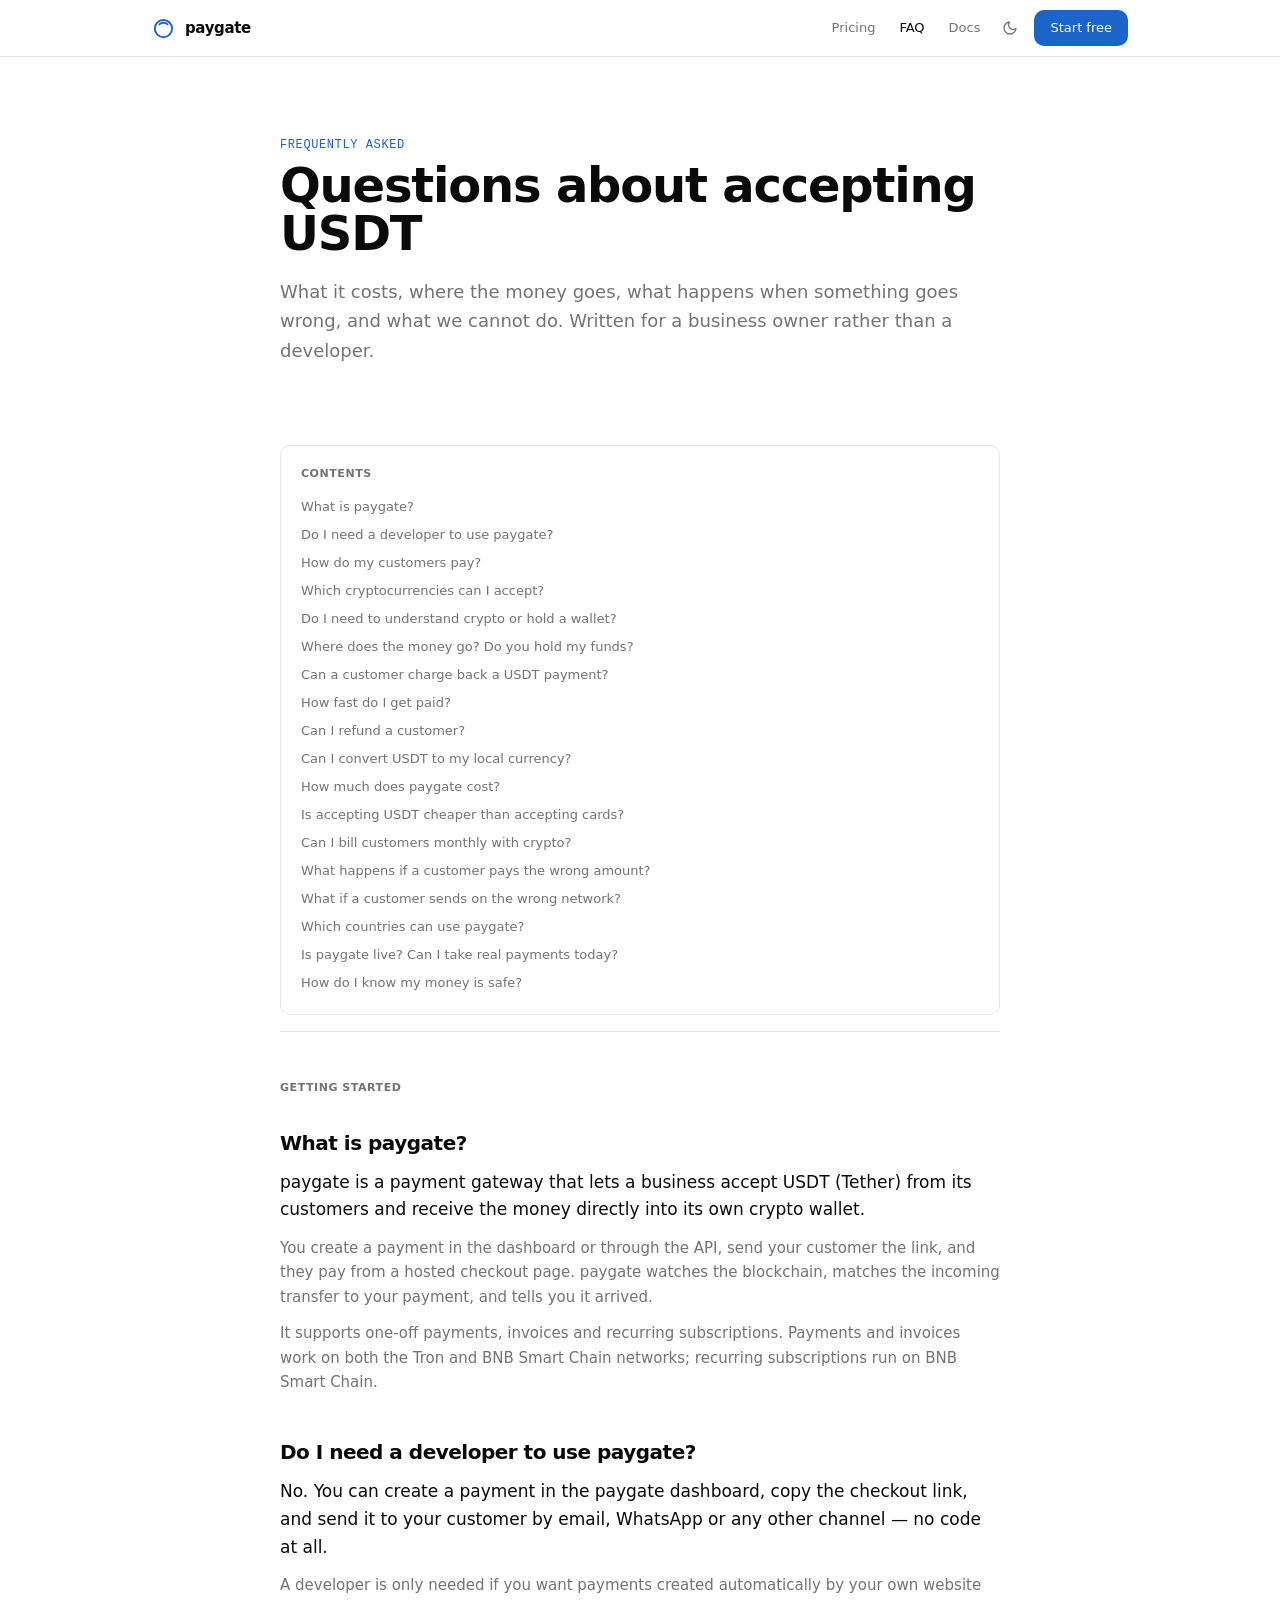
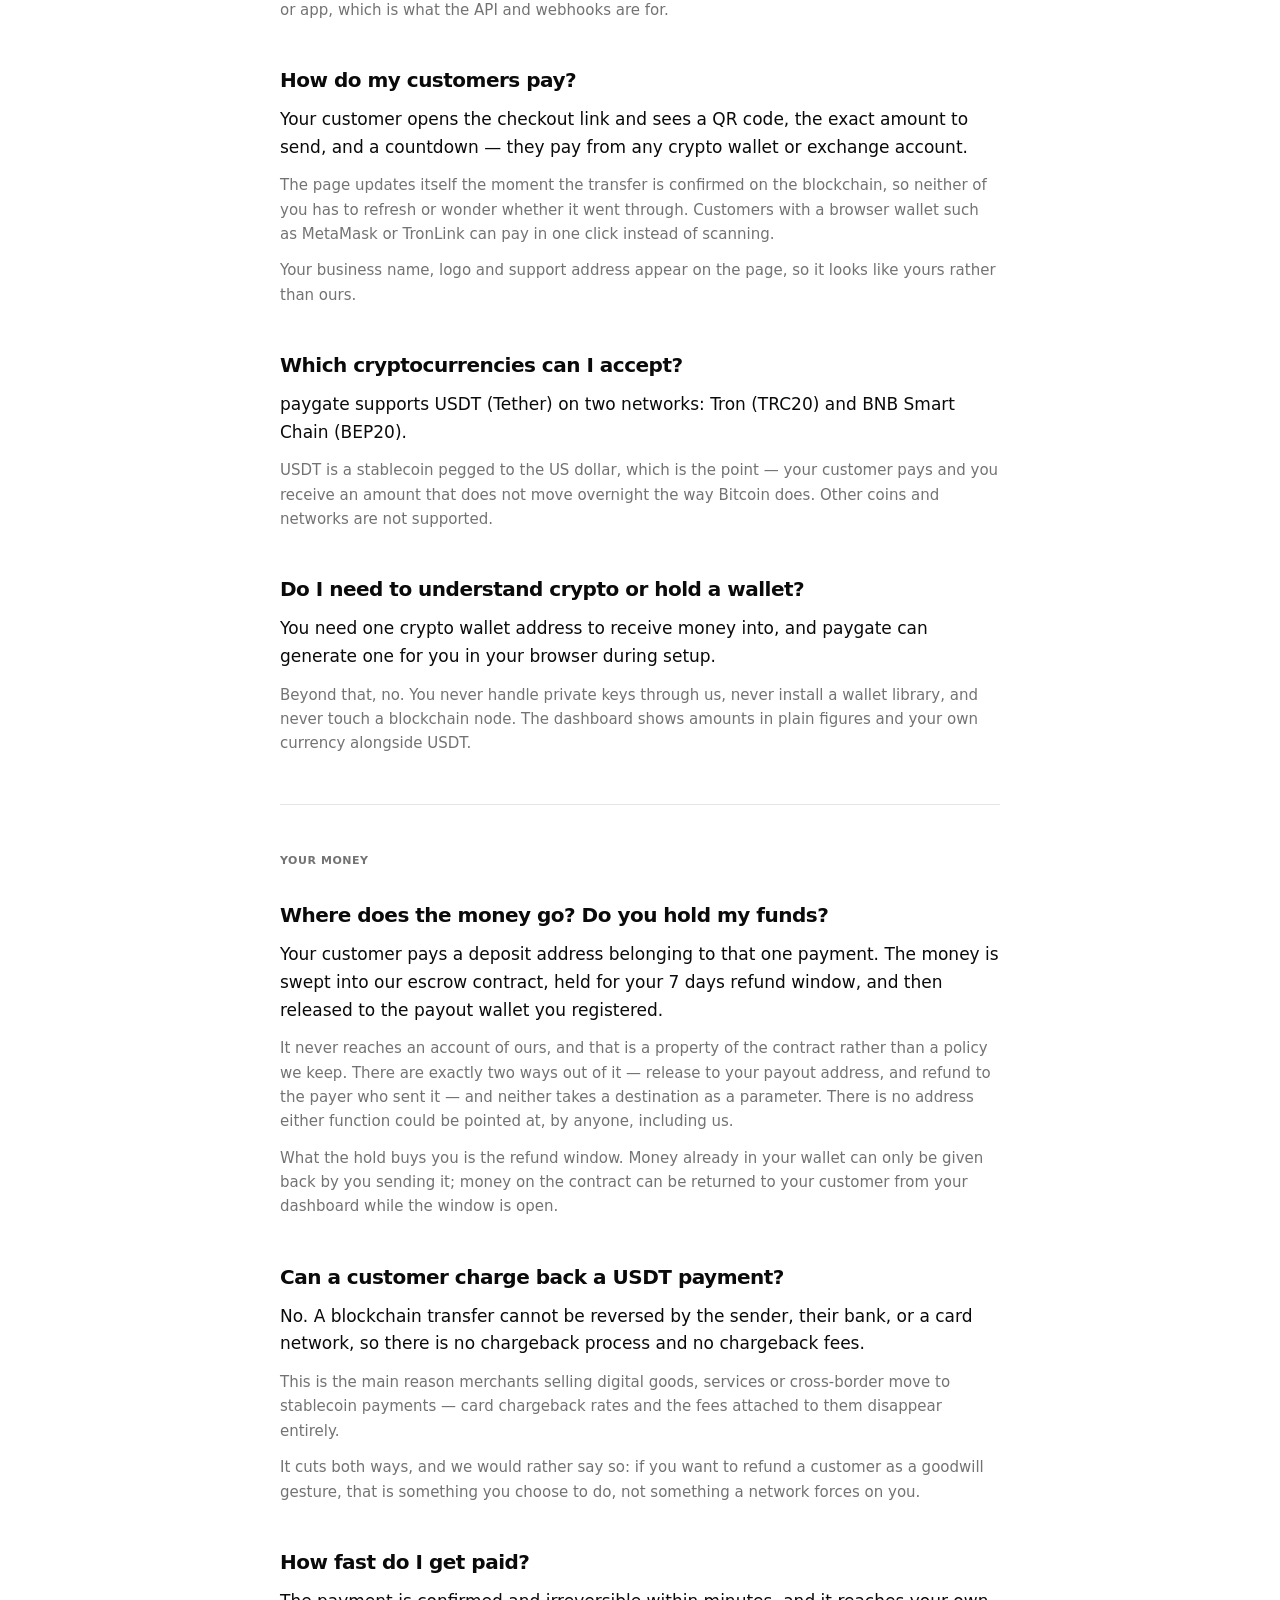
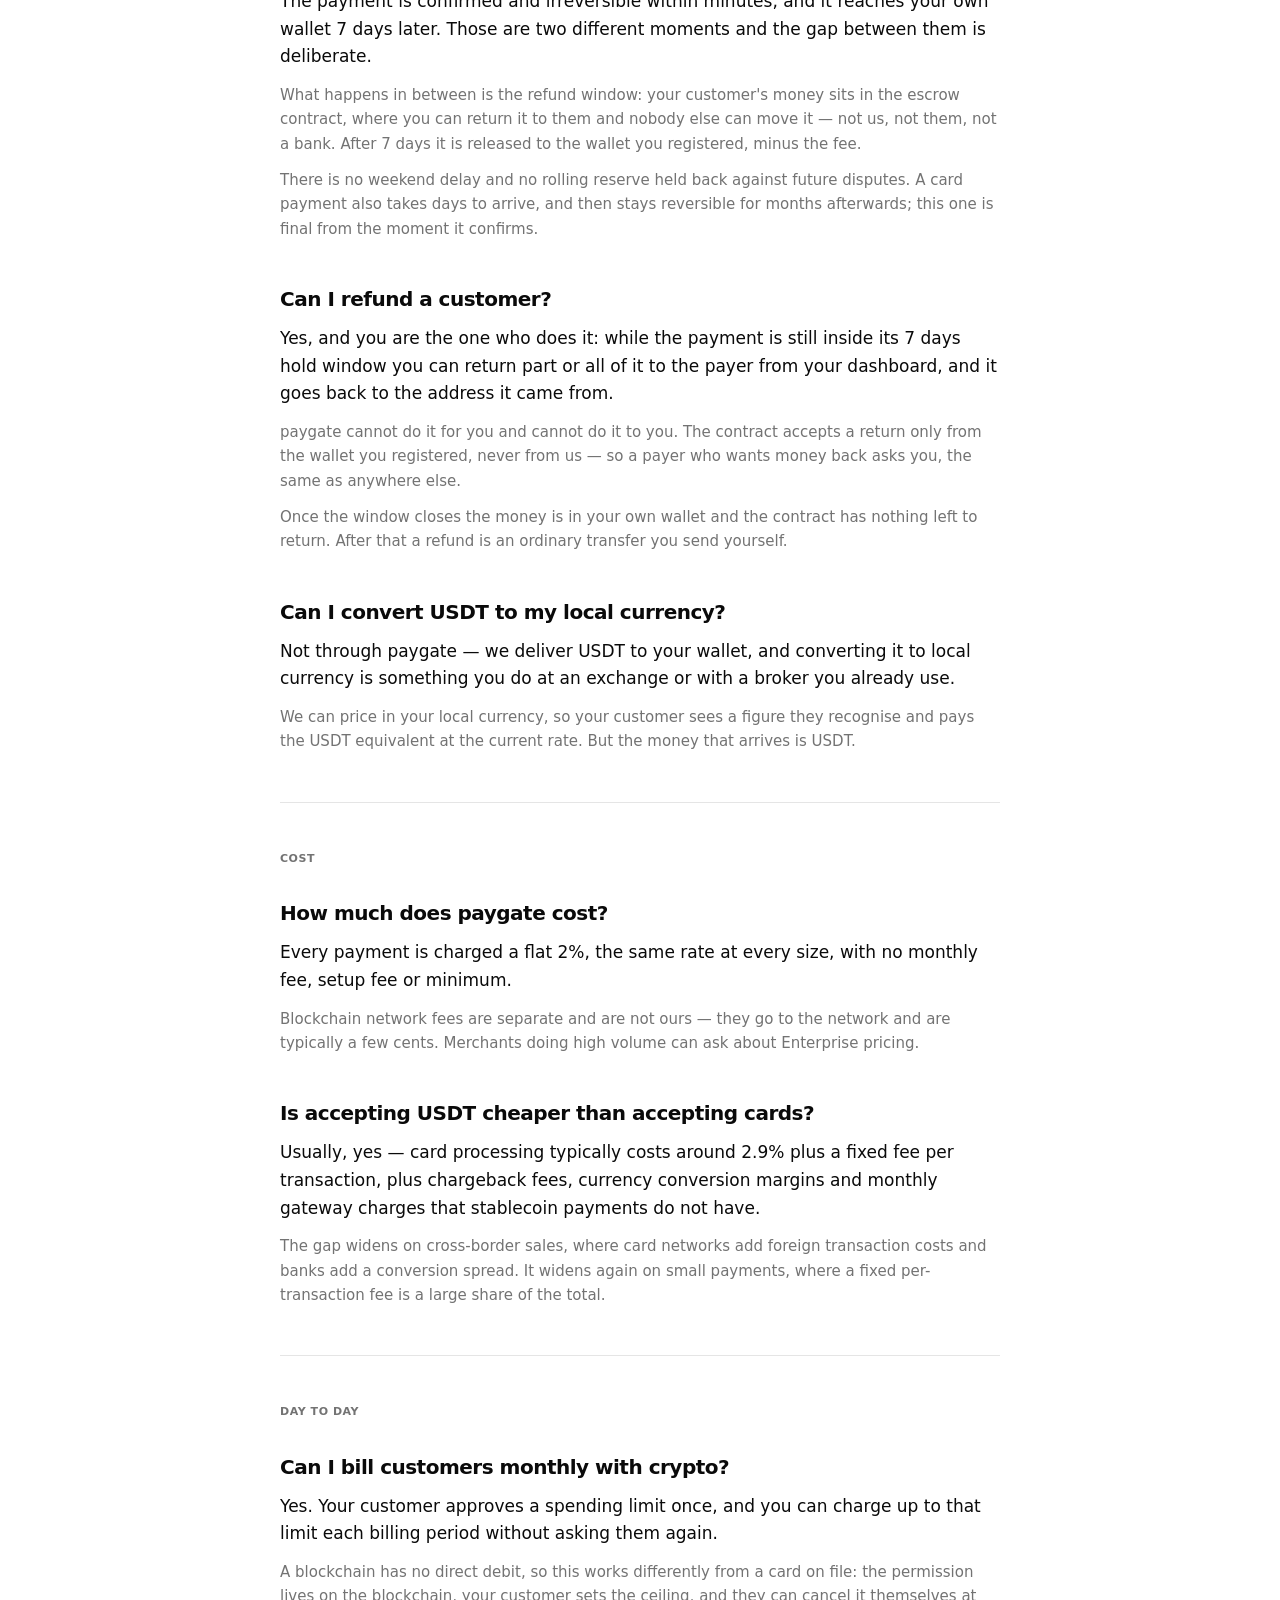
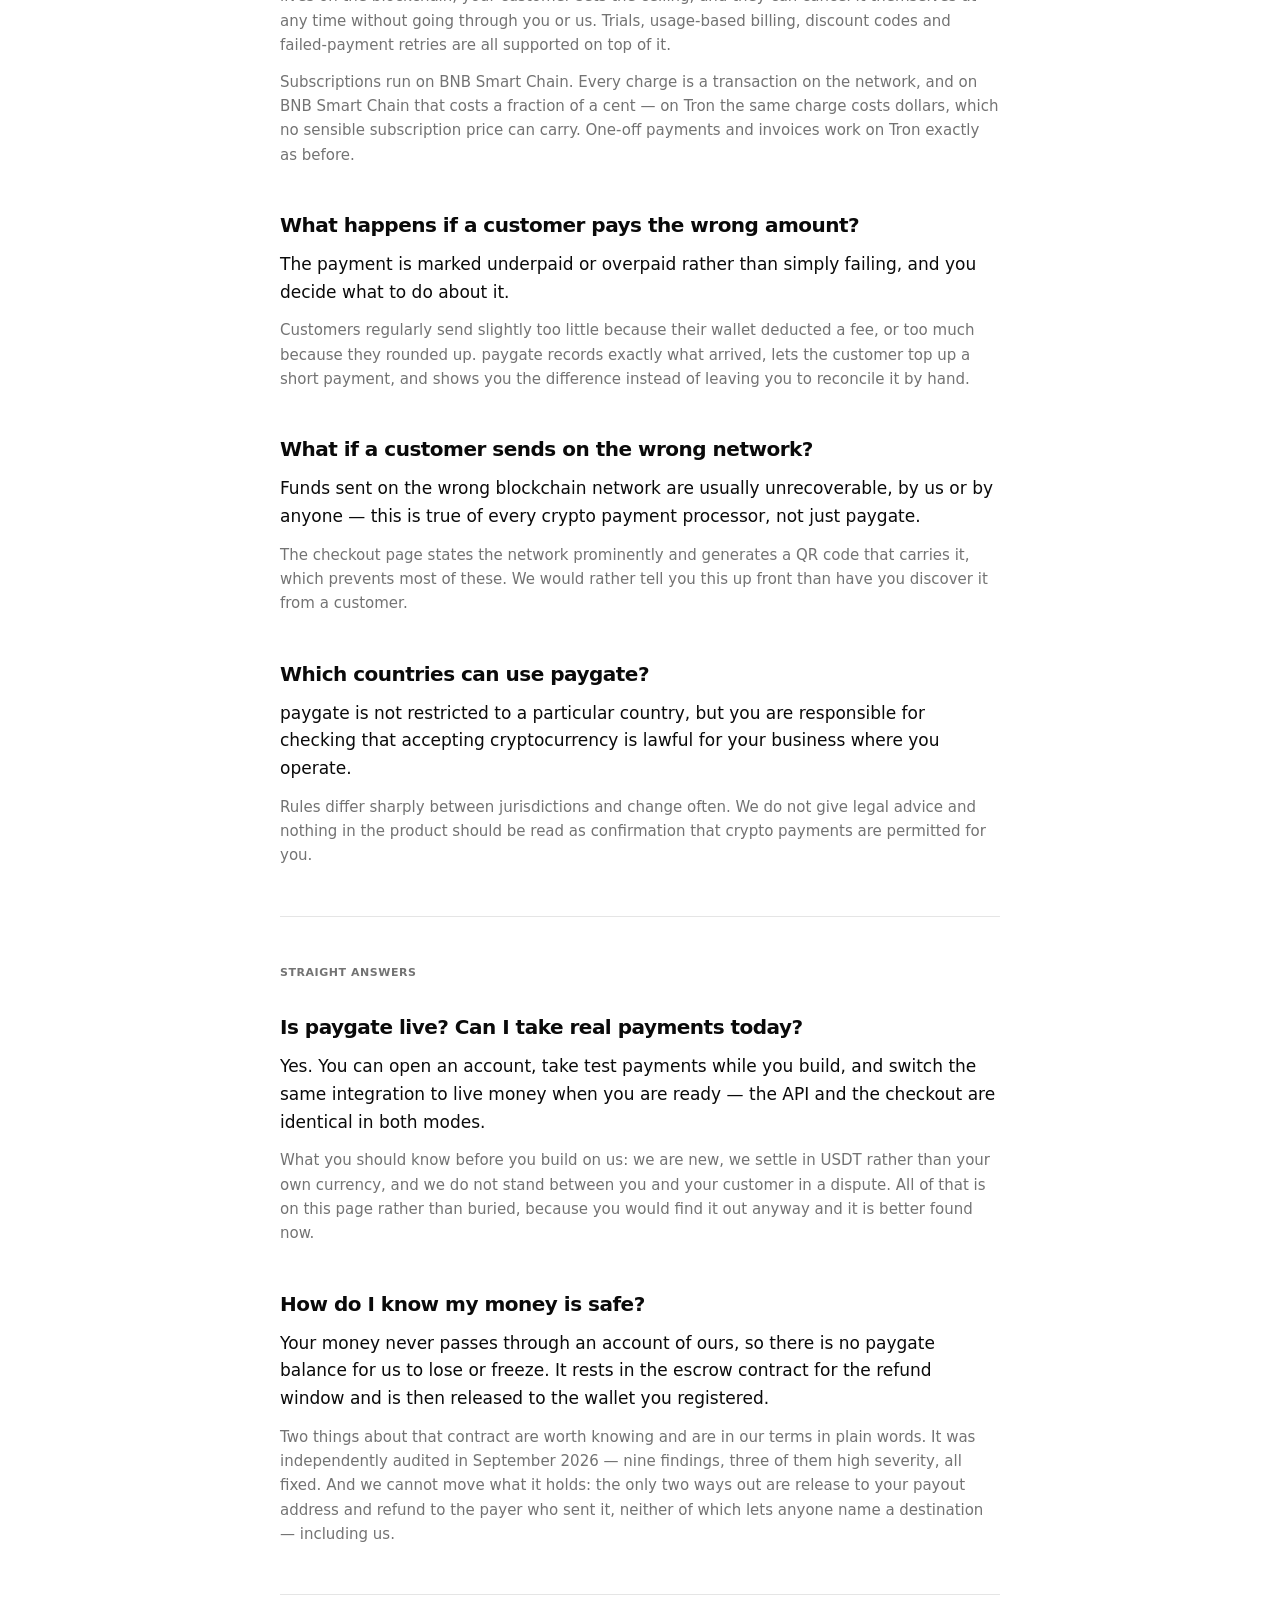
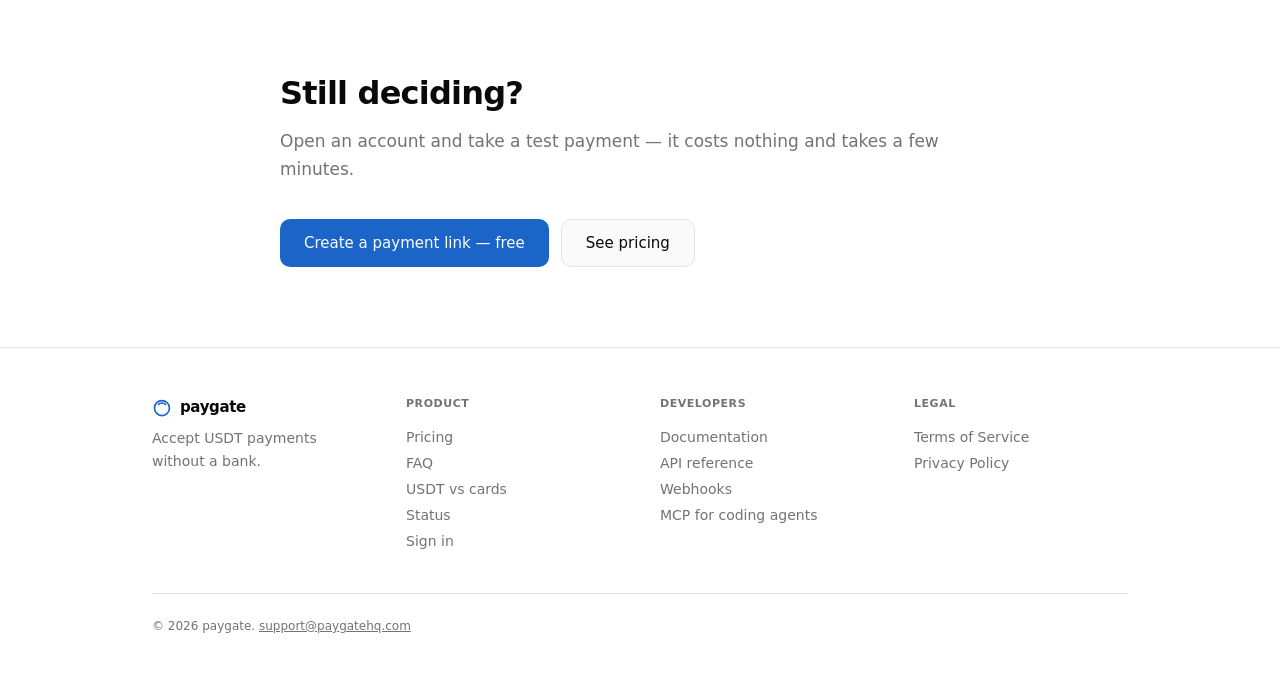
==== commit e96f14c2: "Deploy f79f998 Built from the paygate monorepo. This repo holds output only; do not edit it here." ====
--- a/faq/index.html
+++ b/faq/index.html
@@ -72,11 +72,11 @@
         // A browser with storage disabled still gets the system preference below.
       }
     </script>
-    <script type="module" crossorigin src="/assets/faq-BRObWQiM.js"></script>
-    <link rel="modulepreload" crossorigin href="/assets/ui-D4LpJunT.js">
-    <link rel="stylesheet" crossorigin href="/assets/ui-D5ryC8mh.css">
+    <script type="module" crossorigin src="/assets/faq-C0wXJ4RO.js"></script>
+    <link rel="modulepreload" crossorigin href="/assets/ui-ULcbvnkW.js">
+    <link rel="stylesheet" crossorigin href="/assets/ui-C0Pg1C-i.css">
   </head>
   <body>
-    <div id="root"><div class="min-h-svh"><script type="application/ld+json">{"@context":"https://schema.org","@graph":[{"@type":"Organization","@id":"https://paygatehq.com/#organization","name":"paygate","url":"https://paygatehq.com/","description":"Accept USDT payments from customers anywhere. Send a payment link, get paid in minutes, no chargebacks. A flat 2% per payment.","slogan":"Accept USDT payments without a bank"},{"@type":"WebSite","@id":"https://paygatehq.com/#website","name":"paygate","url":"https://paygatehq.com/","description":"Accept USDT payments from customers anywhere. Send a payment link, get paid in minutes, no chargebacks. A flat 2% per payment.","publisher":{"@id":"https://paygatehq.com/#organization"},"inLanguage":"en"},{"@type":"WebPage","@id":"https://paygatehq.com/faq#webpage","url":"https://paygatehq.com/faq","name":"USDT payment gateway FAQ — straight answers | paygate","description":"How USDT payments work for a business: do you need a developer, where the money goes, chargebacks, refunds, fees, and how fast you get paid.","isPartOf":{"@id":"https://paygatehq.com/#website"},"about":{"@id":"https://paygatehq.com/#organization"},"inLanguage":"en"},{"@type":"BreadcrumbList","itemListElement":[{"@type":"ListItem","position":1,"name":"Home","item":"https://paygatehq.com/"},{"@type":"ListItem","position":2,"name":"FAQ","item":"https://paygatehq.com/faq"}]},{"@type":"FAQPage","@id":"https://paygatehq.com/faq#faq","mainEntity":[{"@type":"Question","name":"What is paygate?","acceptedAnswer":{"@type":"Answer","text":"paygate is a payment gateway that lets a business accept USDT (Tether) from its customers and receive the money directly into its own crypto wallet. You create a payment in the dashboard or through the API, send your customer the link, and they pay from a hosted checkout page. paygate watches the blockchain, matches the incoming transfer to your payment, and tells you it arrived. It supports one-off payments, invoices and recurring subscriptions. Payments and invoices work on both the Tron and BNB Smart Chain networks; recurring subscriptions run on BNB Smart Chain."}},{"@type":"Question","name":"Do I need a developer to use paygate?","acceptedAnswer":{"@type":"Answer","text":"No. You can create a payment in the paygate dashboard, copy the checkout link, and send it to your customer by email, WhatsApp or any other channel — no code at all. A developer is only needed if you want payments created automatically by your own website or app, which is what the API and webhooks are for."}},{"@type":"Question","name":"How do my customers pay?","acceptedAnswer":{"@type":"Answer","text":"Your customer opens the checkout link and sees a QR code, the exact amount to send, and a countdown — they pay from any crypto wallet or exchange account. The page updates itself the moment the transfer is confirmed on the blockchain, so neither of you has to refresh or wonder whether it went through. Customers with a browser wallet such as MetaMask or TronLink can pay in one click instead of scanning. Your business name, logo and support address appear on the page, so it looks like yours rather than ours."}},{"@type":"Question","name":"Which cryptocurrencies can I accept?","acceptedAnswer":{"@type":"Answer","text":"paygate supports USDT (Tether) on two networks: Tron (TRC20) and BNB Smart Chain (BEP20). USDT is a stablecoin pegged to the US dollar, which is the point — your customer pays and you receive an amount that does not move overnight the way Bitcoin does. Other coins and networks are not supported."}},{"@type":"Question","name":"Do I need to understand crypto or hold a wallet?","acceptedAnswer":{"@type":"Answer","text":"You need one crypto wallet address to receive money into, and paygate can generate one for you in your browser during setup. Beyond that, no. You never handle private keys through us, never install a wallet library, and never touch a blockchain node. The dashboard shows amounts in plain figures and your own currency alongside USDT."}},{"@type":"Question","name":"Where does the money go? Do you hold my funds?","acceptedAnswer":{"@type":"Answer","text":"On the standard setup, your customer’s payment goes straight from them to a blockchain address that you own — paygate never takes possession of it. We watch the chain and tell you the money arrived; we are not standing between you and it. There is a second, optional setup used for subscriptions and for refundable products, where funds rest briefly in an escrow contract before being released to you. Which one applies to your account is stated plainly in our terms."}},{"@type":"Question","name":"Can a customer charge back a USDT payment?","acceptedAnswer":{"@type":"Answer","text":"No. A blockchain transfer cannot be reversed by the sender, their bank, or a card network, so there is no chargeback process and no chargeback fees. This is the main reason merchants selling digital goods, services or cross-border move to stablecoin payments — card chargeback rates and the fees attached to them disappear entirely. It cuts both ways, and we would rather say so: if you want to refund a customer as a goodwill gesture, that is something you choose to do, not something a network forces on you."}},{"@type":"Question","name":"How fast do I get paid?","acceptedAnswer":{"@type":"Answer","text":"Minutes. A USDT transfer confirms on Tron or BNB Smart Chain in seconds, and paygate marks the payment as paid once it has enough confirmations to be safe. There is no multi-day settlement window, no weekend delay, and no rolling reserve held back against future disputes — the things that make card processing slow are all absent here."}},{"@type":"Question","name":"Can I refund a customer?","acceptedAnswer":{"@type":"Answer","text":"Yes, on the escrow setup, and you are the one who does it: while the payment is still in the hold window you can return part or all of it to the payer from your dashboard, and it goes back to the address it came from. paygate cannot do it for you and cannot do it to you. The contract accepts a refund only from your account, never from us — so a payer who wants money back asks you, the same as anywhere else. On the direct setup there is no hold at all, so returning a payment is something you send yourself from your own wallet."}},{"@type":"Question","name":"Can I convert USDT to my local currency?","acceptedAnswer":{"@type":"Answer","text":"Not through paygate — we deliver USDT to your wallet, and converting it to local currency is something you do at an exchange or with a broker you already use. We can price in your local currency, so your customer sees a figure they recognise and pays the USDT equivalent at the current rate. But the money that arrives is USDT."}},{"@type":"Question","name":"How much does paygate cost?","acceptedAnswer":{"@type":"Answer","text":"Every payment is charged a flat 2%, the same rate at every size, with no monthly fee, setup fee or minimum. Blockchain network fees are separate and are not ours — they go to the network and are typically a few cents. Merchants doing high volume can ask about Enterprise pricing."}},{"@type":"Question","name":"Is accepting USDT cheaper than accepting cards?","acceptedAnswer":{"@type":"Answer","text":"Usually, yes — card processing typically costs around 2.9% plus a fixed fee per transaction, plus chargeback fees, currency conversion margins and monthly gateway charges that stablecoin payments do not have. The gap widens on cross-border sales, where card networks add foreign transaction costs and banks add a conversion spread. It widens again on small payments, where a fixed per-transaction fee is a large share of the total."}},{"@type":"Question","name":"Can I bill customers monthly with crypto?","acceptedAnswer":{"@type":"Answer","text":"Yes. Your customer approves a spending limit once, and you can charge up to that limit each billing period without asking them again. A blockchain has no direct debit, so this works differently from a card on file: the permission lives on the blockchain, your customer sets the ceiling, and they can cancel it themselves at any time without going through you or us. Trials, usage-based billing, discount codes and failed-payment retries are all supported on top of it. Subscriptions run on BNB Smart Chain. Every charge is a transaction on the network, and on BNB Smart Chain that costs a fraction of a cent — on Tron the same charge costs dollars, which no sensible subscription price can carry. One-off payments and invoices work on Tron exactly as before."}},{"@type":"Question","name":"What happens if a customer pays the wrong amount?","acceptedAnswer":{"@type":"Answer","text":"The payment is marked underpaid or overpaid rather than simply failing, and you decide what to do about it. Customers regularly send slightly too little because their wallet deducted a fee, or too much because they rounded up. paygate records exactly what arrived, lets the customer top up a short payment, and shows you the difference instead of leaving you to reconcile it by hand."}},{"@type":"Question","name":"What if a customer sends on the wrong network?","acceptedAnswer":{"@type":"Answer","text":"Funds sent on the wrong blockchain network are usually unrecoverable, by us or by anyone — this is true of every crypto payment processor, not just paygate. The checkout page states the network prominently and generates a QR code that carries it, which prevents most of these. We would rather tell you this up front than have you discover it from a customer."}},{"@type":"Question","name":"Which countries can use paygate?","acceptedAnswer":{"@type":"Answer","text":"paygate is not restricted to a particular country, but you are responsible for checking that accepting cryptocurrency is lawful for your business where you operate. Rules differ sharply between jurisdictions and change often. We do not give legal advice and nothing in the product should be read as confirmation that crypto payments are permitted for you."}},{"@type":"Question","name":"Is paygate live? Can I take real payments today?","acceptedAnswer":{"@type":"Answer","text":"Not yet — paygate is in developer preview, which means you can set up an account and take test payments today, but real money is not enabled. Everything works end to end against a test network, and the merchants who sign up now will be the first switched on when real payments open. We would rather you knew that before you built anything on us than after."}},{"@type":"Question","name":"How do I know my money is safe?","acceptedAnswer":{"@type":"Answer","text":"On the standard setup your money never passes through us — it goes directly to a wallet only you control, so there is no paygate balance for us to lose or freeze. For the escrow setup, which briefly holds funds, two things are worth knowing and are in our terms in plain words. The contract that does it has not yet been independently audited. And we cannot move what it holds: the only two ways out are release to your payout address and refund to the payer who sent it, neither of which lets anyone name a destination — including us."}}]}]}</script><header class="bg-background/85 border-border sticky top-0 z-30 border-b backdrop-blur"><div class="mx-auto flex h-14 max-w-5xl items-center gap-3 px-4 sm:px-6"><a href="/" aria-label="paygate home" class="shrink-0"><span class="flex items-center gap-2.5 "><svg viewBox="0 0 32 32" class="h-[23px] w-[23px] shrink-0 text-[var(--pg-brand)]" fill="none" stroke="currentColor" stroke-width="2.67" stroke-linecap="round" stroke-linejoin="round" role="presentation" aria-hidden="true"><path d="M7.515 7.515a12 12 0 1 0 16.97 16.97a12 12 0 0 0 -16.97 -16.97"></path><path d="M21.657 10.343a8 8 0 0 0 -11.315 0"></path></svg><span class="flex items-baseline gap-2"><span class="text-[15px] font-semibold tracking-tight">paygate</span></span></span></a><nav class="ml-auto hidden items-center gap-1 sm:flex" aria-label="Main"><a href="/pricing" class="rounded-md px-2.5 py-1 text-[13px] transition-colors text-muted-foreground hover:text-foreground">Pricing</a><a href="/faq" aria-current="page" class="rounded-md px-2.5 py-1 text-[13px] transition-colors text-foreground font-medium">FAQ</a><a href="https://developer.paygatehq.com/docs" class="rounded-md px-2.5 py-1 text-[13px] transition-colors text-muted-foreground hover:text-foreground">Docs</a><button type="button" class="text-muted-foreground hover:text-foreground hover:bg-muted flex h-8 w-8 items-center justify-center rounded-md transition-colors" aria-label="Switch theme"><span class="block h-4 w-4"></span></button><a href="https://app.paygatehq.com" data-cta="signup_click" class="inline-flex items-center justify-center gap-2 rounded-lg font-medium transition-colors h-9 px-4 text-[13px] bg-accent text-accent-foreground hover:opacity-90 ml-1">Start free</a></nav><div class="ml-auto flex items-center gap-1.5 sm:hidden"><a href="https://app.paygatehq.com" data-cta="signup_click" class="inline-flex items-center justify-center gap-2 rounded-lg font-medium transition-colors h-9 px-4 text-[13px] bg-accent text-accent-foreground hover:opacity-90">Start free</a><details class="group/nav relative"><summary class="text-muted-foreground hover:text-foreground hover:bg-muted flex h-9 w-9 cursor-pointer list-none items-center justify-center rounded-md transition-colors" aria-label="Menu"><svg class="h-5 w-5 group-open/nav:hidden" viewBox="0 0 24 24" fill="none" stroke="currentColor" stroke-width="2" stroke-linecap="round" stroke-linejoin="round" aria-hidden="true"><path d="M4 7h16"></path><path d="M4 12h16"></path><path d="M4 17h16"></path></svg><svg class="hidden h-5 w-5 group-open/nav:block" viewBox="0 0 24 24" fill="none" stroke="currentColor" stroke-width="2" stroke-linecap="round" stroke-linejoin="round" aria-hidden="true"><path d="M6 6 18 18"></path><path d="M18 6 6 18"></path></svg></summary><div class="border-border bg-card absolute top-full right-0 z-40 mt-2 w-52 rounded-xl border p-1.5 shadow-lg"><nav aria-label="Main"><a href="/pricing" class="hover:bg-muted flex items-center rounded-md px-3 py-2 text-[14px] transition-colors text-muted-foreground hover:text-foreground">Pricing</a><a href="/faq" aria-current="page" class="hover:bg-muted flex items-center rounded-md px-3 py-2 text-[14px] transition-colors text-foreground font-medium">FAQ</a><a href="https://developer.paygatehq.com/docs" class="hover:bg-muted flex items-center rounded-md px-3 py-2 text-[14px] transition-colors text-muted-foreground hover:text-foreground">Docs</a></nav><div class="border-border mt-1.5 border-t pt-1.5"><button type="button" aria-label="Switch theme" class="text-muted-foreground hover:text-foreground hover:bg-muted flex w-full items-center justify-between rounded-md px-3 py-2 text-[14px] transition-colors">Theme<span class="block h-4 w-4"></span></button></div></div></details></div></div></header><main class="mx-auto max-w-3xl px-4 sm:px-6"><header class="py-16 sm:py-20"><p class="text-accent mb-2 font-mono text-xs tracking-wider uppercase">Frequently asked</p><h1 class="text-4xl font-semibold tracking-tight sm:text-5xl">Questions about accepting USDT</h1><p class="text-muted-foreground mt-5 text-lg leading-relaxed">What it costs, where the money goes, what happens when something goes wrong, and what we cannot do. Written for a business owner rather than a developer.</p></header><nav aria-label="Contents" class="border-border mb-4 rounded-lg border p-5"><h2 class="text-muted-foreground mb-3 text-[11px] font-semibold tracking-wider uppercase">Contents</h2><ul class="space-y-1"><li><a href="#what-is-paygate" class="text-muted-foreground hover:text-accent text-[13px] transition-colors">What is paygate?</a></li><li><a href="#do-i-need-a-developer" class="text-muted-foreground hover:text-accent text-[13px] transition-colors">Do I need a developer to use paygate?</a></li><li><a href="#how-do-customers-pay" class="text-muted-foreground hover:text-accent text-[13px] transition-colors">How do my customers pay?</a></li><li><a href="#what-crypto-can-i-accept" class="text-muted-foreground hover:text-accent text-[13px] transition-colors">Which cryptocurrencies can I accept?</a></li><li><a href="#do-i-need-to-understand-crypto" class="text-muted-foreground hover:text-accent text-[13px] transition-colors">Do I need to understand crypto or hold a wallet?</a></li><li><a href="#where-does-the-money-go" class="text-muted-foreground hover:text-accent text-[13px] transition-colors">Where does the money go? Do you hold my funds?</a></li><li><a href="#chargebacks" class="text-muted-foreground hover:text-accent text-[13px] transition-colors">Can a customer charge back a USDT payment?</a></li><li><a href="#how-fast-do-i-get-paid" class="text-muted-foreground hover:text-accent text-[13px] transition-colors">How fast do I get paid?</a></li><li><a href="#refunds" class="text-muted-foreground hover:text-accent text-[13px] transition-colors">Can I refund a customer?</a></li><li><a href="#convert-to-local-currency" class="text-muted-foreground hover:text-accent text-[13px] transition-colors">Can I convert USDT to my local currency?</a></li><li><a href="#what-does-it-cost" class="text-muted-foreground hover:text-accent text-[13px] transition-colors">How much does paygate cost?</a></li><li><a href="#cheaper-than-cards" class="text-muted-foreground hover:text-accent text-[13px] transition-colors">Is accepting USDT cheaper than accepting cards?</a></li><li><a href="#subscriptions" class="text-muted-foreground hover:text-accent text-[13px] transition-colors">Can I bill customers monthly with crypto?</a></li><li><a href="#underpaid-overpaid" class="text-muted-foreground hover:text-accent text-[13px] transition-colors">What happens if a customer pays the wrong amount?</a></li><li><a href="#wrong-network" class="text-muted-foreground hover:text-accent text-[13px] transition-colors">What if a customer sends on the wrong network?</a></li><li><a href="#which-countries" class="text-muted-foreground hover:text-accent text-[13px] transition-colors">Which countries can use paygate?</a></li><li><a href="#is-it-live" class="text-muted-foreground hover:text-accent text-[13px] transition-colors">Is paygate live? Can I take real payments today?</a></li><li><a href="#is-it-safe" class="text-muted-foreground hover:text-accent text-[13px] transition-colors">How do I know my money is safe?</a></li></ul></nav><section class="border-border border-t py-12"><h2 class="text-muted-foreground mb-8 text-[11px] font-semibold tracking-wider uppercase">Getting started</h2><div class="space-y-11"><article id="what-is-paygate" style="scroll-margin-top:5rem"><h3 class="text-xl font-semibold tracking-tight">What is paygate?</h3><p class="mt-3 text-[17px] leading-relaxed">paygate is a payment gateway that lets a business accept USDT (Tether) from its customers and receive the money directly into its own crypto wallet.</p><p class="text-muted-foreground mt-3 text-[15px] leading-relaxed">You create a payment in the dashboard or through the API, send your customer the link, and they pay from a hosted checkout page. paygate watches the blockchain, matches the incoming transfer to your payment, and tells you it arrived.</p><p class="text-muted-foreground mt-3 text-[15px] leading-relaxed">It supports one-off payments, invoices and recurring subscriptions. Payments and invoices work on both the Tron and BNB Smart Chain networks; recurring subscriptions run on BNB Smart Chain.</p></article><article id="do-i-need-a-developer" style="scroll-margin-top:5rem"><h3 class="text-xl font-semibold tracking-tight">Do I need a developer to use paygate?</h3><p class="mt-3 text-[17px] leading-relaxed">No. You can create a payment in the paygate dashboard, copy the checkout link, and send it to your customer by email, WhatsApp or any other channel — no code at all.</p><p class="text-muted-foreground mt-3 text-[15px] leading-relaxed">A developer is only needed if you want payments created automatically by your own website or app, which is what the API and webhooks are for.</p></article><article id="how-do-customers-pay" style="scroll-margin-top:5rem"><h3 class="text-xl font-semibold tracking-tight">How do my customers pay?</h3><p class="mt-3 text-[17px] leading-relaxed">Your customer opens the checkout link and sees a QR code, the exact amount to send, and a countdown — they pay from any crypto wallet or exchange account.</p><p class="text-muted-foreground mt-3 text-[15px] leading-relaxed">The page updates itself the moment the transfer is confirmed on the blockchain, so neither of you has to refresh or wonder whether it went through. Customers with a browser wallet such as MetaMask or TronLink can pay in one click instead of scanning.</p><p class="text-muted-foreground mt-3 text-[15px] leading-relaxed">Your business name, logo and support address appear on the page, so it looks like yours rather than ours.</p></article><article id="what-crypto-can-i-accept" style="scroll-margin-top:5rem"><h3 class="text-xl font-semibold tracking-tight">Which cryptocurrencies can I accept?</h3><p class="mt-3 text-[17px] leading-relaxed">paygate supports USDT (Tether) on two networks: Tron (TRC20) and BNB Smart Chain (BEP20).</p><p class="text-muted-foreground mt-3 text-[15px] leading-relaxed">USDT is a stablecoin pegged to the US dollar, which is the point — your customer pays and you receive an amount that does not move overnight the way Bitcoin does. Other coins and networks are not supported.</p></article><article id="do-i-need-to-understand-crypto" style="scroll-margin-top:5rem"><h3 class="text-xl font-semibold tracking-tight">Do I need to understand crypto or hold a wallet?</h3><p class="mt-3 text-[17px] leading-relaxed">You need one crypto wallet address to receive money into, and paygate can generate one for you in your browser during setup.</p><p class="text-muted-foreground mt-3 text-[15px] leading-relaxed">Beyond that, no. You never handle private keys through us, never install a wallet library, and never touch a blockchain node. The dashboard shows amounts in plain figures and your own currency alongside USDT.</p></article></div></section><section class="border-border border-t py-12"><h2 class="text-muted-foreground mb-8 text-[11px] font-semibold tracking-wider uppercase">Your money</h2><div class="space-y-11"><article id="where-does-the-money-go" style="scroll-margin-top:5rem"><h3 class="text-xl font-semibold tracking-tight">Where does the money go? Do you hold my funds?</h3><p class="mt-3 text-[17px] leading-relaxed">On the standard setup, your customer’s payment goes straight from them to a blockchain address that you own — paygate never takes possession of it.</p><p class="text-muted-foreground mt-3 text-[15px] leading-relaxed">We watch the chain and tell you the money arrived; we are not standing between you and it. There is a second, optional setup used for subscriptions and for refundable products, where funds rest briefly in an escrow contract before being released to you. Which one applies to your account is stated plainly in our terms.</p></article><article id="chargebacks" style="scroll-margin-top:5rem"><h3 class="text-xl font-semibold tracking-tight">Can a customer charge back a USDT payment?</h3><p class="mt-3 text-[17px] leading-relaxed">No. A blockchain transfer cannot be reversed by the sender, their bank, or a card network, so there is no chargeback process and no chargeback fees.</p><p class="text-muted-foreground mt-3 text-[15px] leading-relaxed">This is the main reason merchants selling digital goods, services or cross-border move to stablecoin payments — card chargeback rates and the fees attached to them disappear entirely.</p><p class="text-muted-foreground mt-3 text-[15px] leading-relaxed">It cuts both ways, and we would rather say so: if you want to refund a customer as a goodwill gesture, that is something you choose to do, not something a network forces on you.</p></article><article id="how-fast-do-i-get-paid" style="scroll-margin-top:5rem"><h3 class="text-xl font-semibold tracking-tight">How fast do I get paid?</h3><p class="mt-3 text-[17px] leading-relaxed">Minutes. A USDT transfer confirms on Tron or BNB Smart Chain in seconds, and paygate marks the payment as paid once it has enough confirmations to be safe.</p><p class="text-muted-foreground mt-3 text-[15px] leading-relaxed">There is no multi-day settlement window, no weekend delay, and no rolling reserve held back against future disputes — the things that make card processing slow are all absent here.</p></article><article id="refunds" style="scroll-margin-top:5rem"><h3 class="text-xl font-semibold tracking-tight">Can I refund a customer?</h3><p class="mt-3 text-[17px] leading-relaxed">Yes, on the escrow setup, and you are the one who does it: while the payment is still in the hold window you can return part or all of it to the payer from your dashboard, and it goes back to the address it came from.</p><p class="text-muted-foreground mt-3 text-[15px] leading-relaxed">paygate cannot do it for you and cannot do it to you. The contract accepts a refund only from your account, never from us — so a payer who wants money back asks you, the same as anywhere else. On the direct setup there is no hold at all, so returning a payment is something you send yourself from your own wallet.</p></article><article id="convert-to-local-currency" style="scroll-margin-top:5rem"><h3 class="text-xl font-semibold tracking-tight">Can I convert USDT to my local currency?</h3><p class="mt-3 text-[17px] leading-relaxed">Not through paygate — we deliver USDT to your wallet, and converting it to local currency is something you do at an exchange or with a broker you already use.</p><p class="text-muted-foreground mt-3 text-[15px] leading-relaxed">We can price in your local currency, so your customer sees a figure they recognise and pays the USDT equivalent at the current rate. But the money that arrives is USDT.</p></article></div></section><section class="border-border border-t py-12"><h2 class="text-muted-foreground mb-8 text-[11px] font-semibold tracking-wider uppercase">Cost</h2><div class="space-y-11"><article id="what-does-it-cost" style="scroll-margin-top:5rem"><h3 class="text-xl font-semibold tracking-tight">How much does paygate cost?</h3><p class="mt-3 text-[17px] leading-relaxed">Every payment is charged a flat 2%, the same rate at every size, with no monthly fee, setup fee or minimum.</p><p class="text-muted-foreground mt-3 text-[15px] leading-relaxed">Blockchain network fees are separate and are not ours — they go to the network and are typically a few cents. Merchants doing high volume can ask about Enterprise pricing.</p></article><article id="cheaper-than-cards" style="scroll-margin-top:5rem"><h3 class="text-xl font-semibold tracking-tight">Is accepting USDT cheaper than accepting cards?</h3><p class="mt-3 text-[17px] leading-relaxed">Usually, yes — card processing typically costs around 2.9% plus a fixed fee per transaction, plus chargeback fees, currency conversion margins and monthly gateway charges that stablecoin payments do not have.</p><p class="text-muted-foreground mt-3 text-[15px] leading-relaxed">The gap widens on cross-border sales, where card networks add foreign transaction costs and banks add a conversion spread. It widens again on small payments, where a fixed per-transaction fee is a large share of the total.</p></article></div></section><section class="border-border border-t py-12"><h2 class="text-muted-foreground mb-8 text-[11px] font-semibold tracking-wider uppercase">Day to day</h2><div class="space-y-11"><article id="subscriptions" style="scroll-margin-top:5rem"><h3 class="text-xl font-semibold tracking-tight">Can I bill customers monthly with crypto?</h3><p class="mt-3 text-[17px] leading-relaxed">Yes. Your customer approves a spending limit once, and you can charge up to that limit each billing period without asking them again.</p><p class="text-muted-foreground mt-3 text-[15px] leading-relaxed">A blockchain has no direct debit, so this works differently from a card on file: the permission lives on the blockchain, your customer sets the ceiling, and they can cancel it themselves at any time without going through you or us. Trials, usage-based billing, discount codes and failed-payment retries are all supported on top of it.</p><p class="text-muted-foreground mt-3 text-[15px] leading-relaxed">Subscriptions run on BNB Smart Chain. Every charge is a transaction on the network, and on BNB Smart Chain that costs a fraction of a cent — on Tron the same charge costs dollars, which no sensible subscription price can carry. One-off payments and invoices work on Tron exactly as before.</p></article><article id="underpaid-overpaid" style="scroll-margin-top:5rem"><h3 class="text-xl font-semibold tracking-tight">What happens if a customer pays the wrong amount?</h3><p class="mt-3 text-[17px] leading-relaxed">The payment is marked underpaid or overpaid rather than simply failing, and you decide what to do about it.</p><p class="text-muted-foreground mt-3 text-[15px] leading-relaxed">Customers regularly send slightly too little because their wallet deducted a fee, or too much because they rounded up. paygate records exactly what arrived, lets the customer top up a short payment, and shows you the difference instead of leaving you to reconcile it by hand.</p></article><article id="wrong-network" style="scroll-margin-top:5rem"><h3 class="text-xl font-semibold tracking-tight">What if a customer sends on the wrong network?</h3><p class="mt-3 text-[17px] leading-relaxed">Funds sent on the wrong blockchain network are usually unrecoverable, by us or by anyone — this is true of every crypto payment processor, not just paygate.</p><p class="text-muted-foreground mt-3 text-[15px] leading-relaxed">The checkout page states the network prominently and generates a QR code that carries it, which prevents most of these. We would rather tell you this up front than have you discover it from a customer.</p></article><article id="which-countries" style="scroll-margin-top:5rem"><h3 class="text-xl font-semibold tracking-tight">Which countries can use paygate?</h3><p class="mt-3 text-[17px] leading-relaxed">paygate is not restricted to a particular country, but you are responsible for checking that accepting cryptocurrency is lawful for your business where you operate.</p><p class="text-muted-foreground mt-3 text-[15px] leading-relaxed">Rules differ sharply between jurisdictions and change often. We do not give legal advice and nothing in the product should be read as confirmation that crypto payments are permitted for you.</p></article></div></section><section class="border-border border-t py-12"><h2 class="text-muted-foreground mb-8 text-[11px] font-semibold tracking-wider uppercase">Straight answers</h2><div class="space-y-11"><article id="is-it-live" style="scroll-margin-top:5rem"><h3 class="text-xl font-semibold tracking-tight">Is paygate live? Can I take real payments today?</h3><p class="mt-3 text-[17px] leading-relaxed">Not yet — paygate is in developer preview, which means you can set up an account and take test payments today, but real money is not enabled.</p><p class="text-muted-foreground mt-3 text-[15px] leading-relaxed">Everything works end to end against a test network, and the merchants who sign up now will be the first switched on when real payments open. We would rather you knew that before you built anything on us than after.</p></article><article id="is-it-safe" style="scroll-margin-top:5rem"><h3 class="text-xl font-semibold tracking-tight">How do I know my money is safe?</h3><p class="mt-3 text-[17px] leading-relaxed">On the standard setup your money never passes through us — it goes directly to a wallet only you control, so there is no paygate balance for us to lose or freeze.</p><p class="text-muted-foreground mt-3 text-[15px] leading-relaxed">For the escrow setup, which briefly holds funds, two things are worth knowing and are in our terms in plain words. The contract that does it has not yet been independently audited. And we cannot move what it holds: the only two ways out are release to your payout address and refund to the payer who sent it, neither of which lets anyone name a destination — including us.</p></article></div></section><section class="border-border border-t reveal py-16 sm:py-20"><h2 class="max-w-3xl text-[26px] font-semibold tracking-tight sm:text-[32px] sm:leading-[1.15]">Still deciding?</h2><p class="text-muted-foreground mt-4 max-w-2xl text-[17px] leading-relaxed">Open an account and take a test payment — it costs nothing and takes a few minutes.</p><div class="mt-9"><div class="flex flex-wrap gap-3"><a href="https://app.paygatehq.com" data-cta="signup_click" class="inline-flex items-center justify-center gap-2 rounded-lg font-medium transition-colors h-12 px-6 text-[15px] bg-accent text-accent-foreground hover:opacity-90">Create a payment link — free</a><a href="/pricing" class="inline-flex h-12 items-center justify-center gap-2 rounded-lg px-6 text-[15px] font-medium transition-all border-border bg-card hover:border-accent/60 hover:shadow-md border">See pricing</a></div></div></section></main><footer class="border-border border-t py-12"><div class="mx-auto max-w-5xl px-4 sm:px-6"><div class="grid gap-10 sm:grid-cols-4"><div><p class="flex items-center gap-2"><svg viewBox="0 0 32 32" class="text-accent h-5 w-5" fill="none" stroke="currentColor" stroke-width="2.67" stroke-linecap="round" stroke-linejoin="round" role="img" aria-label="paygate"><path d="M7.515 7.515a12 12 0 1 0 16.97 16.97a12 12 0 0 0 -16.97 -16.97"></path><path d="M21.657 10.343a8 8 0 0 0 -11.315 0"></path></svg><span class="text-[15px] font-semibold tracking-tight">paygate</span></p><p class="text-muted-foreground mt-2 text-sm leading-relaxed">Accept USDT payments without a bank. Developer preview.</p></div><div><h2 class="text-muted-foreground mb-3 text-[11px] font-semibold tracking-wider uppercase">Product</h2><ul class="space-y-0.5"><li><a href="/pricing" class="text-muted-foreground hover:text-foreground inline-block py-0.5 text-sm transition-colors">Pricing</a></li><li><a href="/faq" class="text-muted-foreground hover:text-foreground inline-block py-0.5 text-sm transition-colors">FAQ</a></li><li><a href="/vs-cards" class="text-muted-foreground hover:text-foreground inline-block py-0.5 text-sm transition-colors">USDT vs cards</a></li><li><a href="https://status.paygatehq.com" class="text-muted-foreground hover:text-foreground inline-block py-0.5 text-sm transition-colors">Status</a></li><li><a href="https://app.paygatehq.com" class="text-muted-foreground hover:text-foreground inline-block py-0.5 text-sm transition-colors">Sign in</a></li></ul></div><div><h2 class="text-muted-foreground mb-3 text-[11px] font-semibold tracking-wider uppercase">Developers</h2><ul class="space-y-0.5"><li><a href="https://developer.paygatehq.com/docs" class="text-muted-foreground hover:text-foreground inline-block py-0.5 text-sm transition-colors">Documentation</a></li><li><a href="https://developer.paygatehq.com/docs/api" class="text-muted-foreground hover:text-foreground inline-block py-0.5 text-sm transition-colors">API reference</a></li><li><a href="https://developer.paygatehq.com/docs/webhooks" class="text-muted-foreground hover:text-foreground inline-block py-0.5 text-sm transition-colors">Webhooks</a></li><li><a href="https://developer.paygatehq.com/docs/mcp" class="text-muted-foreground hover:text-foreground inline-block py-0.5 text-sm transition-colors">MCP for coding agents</a></li></ul></div><div><h2 class="text-muted-foreground mb-3 text-[11px] font-semibold tracking-wider uppercase">Legal</h2><ul class="space-y-0.5"><li><a href="/terms" class="text-muted-foreground hover:text-foreground inline-block py-0.5 text-sm transition-colors">Terms of Service</a></li><li><a href="/privacy" class="text-muted-foreground hover:text-foreground inline-block py-0.5 text-sm transition-colors">Privacy Policy</a></li></ul></div></div><p class="text-muted-foreground border-border mt-10 border-t pt-6 text-xs">© <!-- -->2026<!-- --> <!-- -->paygate<!-- -->. paygate is in developer preview: you can set up an account and take test payments today, and real payments are not yet enabled.<!-- --> <a href="mailto:support@paygatehq.com" class="hover:text-foreground underline">support@paygatehq.com</a></p></div></footer></div></div>
+    <div id="root"><div class="min-h-svh"><script type="application/ld+json">{"@context":"https://schema.org","@graph":[{"@type":"Organization","@id":"https://paygatehq.com/#organization","name":"paygate","url":"https://paygatehq.com/","description":"Accept USDT payments from customers anywhere. Send a payment link, settle to your own wallet, no chargebacks ever. A flat 2% per payment.","slogan":"Accept USDT payments without a bank"},{"@type":"WebSite","@id":"https://paygatehq.com/#website","name":"paygate","url":"https://paygatehq.com/","description":"Accept USDT payments from customers anywhere. Send a payment link, settle to your own wallet, no chargebacks ever. A flat 2% per payment.","publisher":{"@id":"https://paygatehq.com/#organization"},"inLanguage":"en"},{"@type":"WebPage","@id":"https://paygatehq.com/faq#webpage","url":"https://paygatehq.com/faq","name":"USDT payment gateway FAQ — straight answers | paygate","description":"How USDT payments work for a business: do you need a developer, where the money goes, chargebacks, refunds, fees, and how fast you get paid.","isPartOf":{"@id":"https://paygatehq.com/#website"},"about":{"@id":"https://paygatehq.com/#organization"},"inLanguage":"en"},{"@type":"BreadcrumbList","itemListElement":[{"@type":"ListItem","position":1,"name":"Home","item":"https://paygatehq.com/"},{"@type":"ListItem","position":2,"name":"FAQ","item":"https://paygatehq.com/faq"}]},{"@type":"FAQPage","@id":"https://paygatehq.com/faq#faq","mainEntity":[{"@type":"Question","name":"What is paygate?","acceptedAnswer":{"@type":"Answer","text":"paygate is a payment gateway that lets a business accept USDT (Tether) from its customers and receive the money directly into its own crypto wallet. You create a payment in the dashboard or through the API, send your customer the link, and they pay from a hosted checkout page. paygate watches the blockchain, matches the incoming transfer to your payment, and tells you it arrived. It supports one-off payments, invoices and recurring subscriptions. Payments and invoices work on both the Tron and BNB Smart Chain networks; recurring subscriptions run on BNB Smart Chain."}},{"@type":"Question","name":"Do I need a developer to use paygate?","acceptedAnswer":{"@type":"Answer","text":"No. You can create a payment in the paygate dashboard, copy the checkout link, and send it to your customer by email, WhatsApp or any other channel — no code at all. A developer is only needed if you want payments created automatically by your own website or app, which is what the API and webhooks are for."}},{"@type":"Question","name":"How do my customers pay?","acceptedAnswer":{"@type":"Answer","text":"Your customer opens the checkout link and sees a QR code, the exact amount to send, and a countdown — they pay from any crypto wallet or exchange account. The page updates itself the moment the transfer is confirmed on the blockchain, so neither of you has to refresh or wonder whether it went through. Customers with a browser wallet such as MetaMask or TronLink can pay in one click instead of scanning. Your business name, logo and support address appear on the page, so it looks like yours rather than ours."}},{"@type":"Question","name":"Which cryptocurrencies can I accept?","acceptedAnswer":{"@type":"Answer","text":"paygate supports USDT (Tether) on two networks: Tron (TRC20) and BNB Smart Chain (BEP20). USDT is a stablecoin pegged to the US dollar, which is the point — your customer pays and you receive an amount that does not move overnight the way Bitcoin does. Other coins and networks are not supported."}},{"@type":"Question","name":"Do I need to understand crypto or hold a wallet?","acceptedAnswer":{"@type":"Answer","text":"You need one crypto wallet address to receive money into, and paygate can generate one for you in your browser during setup. Beyond that, no. You never handle private keys through us, never install a wallet library, and never touch a blockchain node. The dashboard shows amounts in plain figures and your own currency alongside USDT."}},{"@type":"Question","name":"Where does the money go? Do you hold my funds?","acceptedAnswer":{"@type":"Answer","text":"Your customer pays a deposit address belonging to that one payment. The money is swept into our escrow contract, held for your 7 days refund window, and then released to the payout wallet you registered. It never reaches an account of ours, and that is a property of the contract rather than a policy we keep. There are exactly two ways out of it — release to your payout address, and refund to the payer who sent it — and neither takes a destination as a parameter. There is no address either function could be pointed at, by anyone, including us. What the hold buys you is the refund window. Money already in your wallet can only be given back by you sending it; money on the contract can be returned to your customer from your dashboard while the window is open."}},{"@type":"Question","name":"Can a customer charge back a USDT payment?","acceptedAnswer":{"@type":"Answer","text":"No. A blockchain transfer cannot be reversed by the sender, their bank, or a card network, so there is no chargeback process and no chargeback fees. This is the main reason merchants selling digital goods, services or cross-border move to stablecoin payments — card chargeback rates and the fees attached to them disappear entirely. It cuts both ways, and we would rather say so: if you want to refund a customer as a goodwill gesture, that is something you choose to do, not something a network forces on you."}},{"@type":"Question","name":"How fast do I get paid?","acceptedAnswer":{"@type":"Answer","text":"The payment is confirmed and irreversible within minutes, and it reaches your own wallet 7 days later. Those are two different moments and the gap between them is deliberate. What happens in between is the refund window: your customer's money sits in the escrow contract, where you can return it to them and nobody else can move it — not us, not them, not a bank. After 7 days it is released to the wallet you registered, minus the fee. There is no weekend delay and no rolling reserve held back against future disputes. A card payment also takes days to arrive, and then stays reversible for months afterwards; this one is final from the moment it confirms."}},{"@type":"Question","name":"Can I refund a customer?","acceptedAnswer":{"@type":"Answer","text":"Yes, and you are the one who does it: while the payment is still inside its 7 days hold window you can return part or all of it to the payer from your dashboard, and it goes back to the address it came from. paygate cannot do it for you and cannot do it to you. The contract accepts a return only from the wallet you registered, never from us — so a payer who wants money back asks you, the same as anywhere else. Once the window closes the money is in your own wallet and the contract has nothing left to return. After that a refund is an ordinary transfer you send yourself."}},{"@type":"Question","name":"Can I convert USDT to my local currency?","acceptedAnswer":{"@type":"Answer","text":"Not through paygate — we deliver USDT to your wallet, and converting it to local currency is something you do at an exchange or with a broker you already use. We can price in your local currency, so your customer sees a figure they recognise and pays the USDT equivalent at the current rate. But the money that arrives is USDT."}},{"@type":"Question","name":"How much does paygate cost?","acceptedAnswer":{"@type":"Answer","text":"Every payment is charged a flat 2%, the same rate at every size, with no monthly fee, setup fee or minimum. Blockchain network fees are separate and are not ours — they go to the network and are typically a few cents. Merchants doing high volume can ask about Enterprise pricing."}},{"@type":"Question","name":"Is accepting USDT cheaper than accepting cards?","acceptedAnswer":{"@type":"Answer","text":"Usually, yes — card processing typically costs around 2.9% plus a fixed fee per transaction, plus chargeback fees, currency conversion margins and monthly gateway charges that stablecoin payments do not have. The gap widens on cross-border sales, where card networks add foreign transaction costs and banks add a conversion spread. It widens again on small payments, where a fixed per-transaction fee is a large share of the total."}},{"@type":"Question","name":"Can I bill customers monthly with crypto?","acceptedAnswer":{"@type":"Answer","text":"Yes. Your customer approves a spending limit once, and you can charge up to that limit each billing period without asking them again. A blockchain has no direct debit, so this works differently from a card on file: the permission lives on the blockchain, your customer sets the ceiling, and they can cancel it themselves at any time without going through you or us. Trials, usage-based billing, discount codes and failed-payment retries are all supported on top of it. Subscriptions run on BNB Smart Chain. Every charge is a transaction on the network, and on BNB Smart Chain that costs a fraction of a cent — on Tron the same charge costs dollars, which no sensible subscription price can carry. One-off payments and invoices work on Tron exactly as before."}},{"@type":"Question","name":"What happens if a customer pays the wrong amount?","acceptedAnswer":{"@type":"Answer","text":"The payment is marked underpaid or overpaid rather than simply failing, and you decide what to do about it. Customers regularly send slightly too little because their wallet deducted a fee, or too much because they rounded up. paygate records exactly what arrived, lets the customer top up a short payment, and shows you the difference instead of leaving you to reconcile it by hand."}},{"@type":"Question","name":"What if a customer sends on the wrong network?","acceptedAnswer":{"@type":"Answer","text":"Funds sent on the wrong blockchain network are usually unrecoverable, by us or by anyone — this is true of every crypto payment processor, not just paygate. The checkout page states the network prominently and generates a QR code that carries it, which prevents most of these. We would rather tell you this up front than have you discover it from a customer."}},{"@type":"Question","name":"Which countries can use paygate?","acceptedAnswer":{"@type":"Answer","text":"paygate is not restricted to a particular country, but you are responsible for checking that accepting cryptocurrency is lawful for your business where you operate. Rules differ sharply between jurisdictions and change often. We do not give legal advice and nothing in the product should be read as confirmation that crypto payments are permitted for you."}},{"@type":"Question","name":"Is paygate live? Can I take real payments today?","acceptedAnswer":{"@type":"Answer","text":"Yes. You can open an account, take test payments while you build, and switch the same integration to live money when you are ready — the API and the checkout are identical in both modes. What you should know before you build on us: we are new, we settle in USDT rather than your own currency, and we do not stand between you and your customer in a dispute. All of that is on this page rather than buried, because you would find it out anyway and it is better found now."}},{"@type":"Question","name":"How do I know my money is safe?","acceptedAnswer":{"@type":"Answer","text":"Your money never passes through an account of ours, so there is no paygate balance for us to lose or freeze. It rests in the escrow contract for the refund window and is then released to the wallet you registered. Two things about that contract are worth knowing and are in our terms in plain words. It was independently audited in September 2026 — nine findings, three of them high severity, all fixed. And we cannot move what it holds: the only two ways out are release to your payout address and refund to the payer who sent it, neither of which lets anyone name a destination — including us."}}]}]}</script><header class="bg-background/85 border-border sticky top-0 z-30 border-b backdrop-blur"><div class="mx-auto flex h-14 max-w-5xl items-center gap-3 px-4 sm:px-6"><a href="/" aria-label="paygate home" class="shrink-0"><span class="flex items-center gap-2.5 "><svg viewBox="0 0 32 32" class="h-[23px] w-[23px] shrink-0 text-[var(--pg-brand)]" fill="none" stroke="currentColor" stroke-width="2.67" stroke-linecap="round" stroke-linejoin="round" role="presentation" aria-hidden="true"><path d="M7.515 7.515a12 12 0 1 0 16.97 16.97a12 12 0 0 0 -16.97 -16.97"></path><path d="M21.657 10.343a8 8 0 0 0 -11.315 0"></path></svg><span class="flex items-baseline gap-2"><span class="text-[15px] font-semibold tracking-tight">paygate</span></span></span></a><nav class="ml-auto hidden items-center gap-1 sm:flex" aria-label="Main"><a href="/pricing" class="rounded-md px-2.5 py-1 text-[13px] transition-colors text-muted-foreground hover:text-foreground">Pricing</a><a href="/faq" aria-current="page" class="rounded-md px-2.5 py-1 text-[13px] transition-colors text-foreground font-medium">FAQ</a><a href="https://developer.paygatehq.com/docs" class="rounded-md px-2.5 py-1 text-[13px] transition-colors text-muted-foreground hover:text-foreground">Docs</a><button type="button" class="text-muted-foreground hover:text-foreground hover:bg-muted flex h-8 w-8 items-center justify-center rounded-md transition-colors" aria-label="Switch theme"><span class="block h-4 w-4"></span></button><a href="https://app.paygatehq.com" data-cta="signup_click" class="inline-flex items-center justify-center gap-2 rounded-lg font-medium transition-colors h-9 px-4 text-[13px] bg-accent text-accent-foreground hover:opacity-90 ml-1">Start free</a></nav><div class="ml-auto flex items-center gap-1.5 sm:hidden"><a href="https://app.paygatehq.com" data-cta="signup_click" class="inline-flex items-center justify-center gap-2 rounded-lg font-medium transition-colors h-9 px-4 text-[13px] bg-accent text-accent-foreground hover:opacity-90">Start free</a><details class="group/nav relative"><summary class="text-muted-foreground hover:text-foreground hover:bg-muted flex h-9 w-9 cursor-pointer list-none items-center justify-center rounded-md transition-colors" aria-label="Menu"><svg class="h-5 w-5 group-open/nav:hidden" viewBox="0 0 24 24" fill="none" stroke="currentColor" stroke-width="2" stroke-linecap="round" stroke-linejoin="round" aria-hidden="true"><path d="M4 7h16"></path><path d="M4 12h16"></path><path d="M4 17h16"></path></svg><svg class="hidden h-5 w-5 group-open/nav:block" viewBox="0 0 24 24" fill="none" stroke="currentColor" stroke-width="2" stroke-linecap="round" stroke-linejoin="round" aria-hidden="true"><path d="M6 6 18 18"></path><path d="M18 6 6 18"></path></svg></summary><div class="border-border bg-card absolute top-full right-0 z-40 mt-2 w-52 rounded-xl border p-1.5 shadow-lg"><nav aria-label="Main"><a href="/pricing" class="hover:bg-muted flex items-center rounded-md px-3 py-2 text-[14px] transition-colors text-muted-foreground hover:text-foreground">Pricing</a><a href="/faq" aria-current="page" class="hover:bg-muted flex items-center rounded-md px-3 py-2 text-[14px] transition-colors text-foreground font-medium">FAQ</a><a href="https://developer.paygatehq.com/docs" class="hover:bg-muted flex items-center rounded-md px-3 py-2 text-[14px] transition-colors text-muted-foreground hover:text-foreground">Docs</a></nav><div class="border-border mt-1.5 border-t pt-1.5"><button type="button" aria-label="Switch theme" class="text-muted-foreground hover:text-foreground hover:bg-muted flex w-full items-center justify-between rounded-md px-3 py-2 text-[14px] transition-colors">Theme<span class="block h-4 w-4"></span></button></div></div></details></div></div></header><main class="mx-auto max-w-3xl px-4 sm:px-6"><header class="py-16 sm:py-20"><p class="text-accent mb-2 font-mono text-xs tracking-wider uppercase">Frequently asked</p><h1 class="text-4xl font-semibold tracking-tight sm:text-5xl">Questions about accepting USDT</h1><p class="text-muted-foreground mt-5 text-lg leading-relaxed">What it costs, where the money goes, what happens when something goes wrong, and what we cannot do. Written for a business owner rather than a developer.</p></header><nav aria-label="Contents" class="border-border mb-4 rounded-lg border p-5"><h2 class="text-muted-foreground mb-3 text-[11px] font-semibold tracking-wider uppercase">Contents</h2><ul class="space-y-1"><li><a href="#what-is-paygate" class="text-muted-foreground hover:text-accent text-[13px] transition-colors">What is paygate?</a></li><li><a href="#do-i-need-a-developer" class="text-muted-foreground hover:text-accent text-[13px] transition-colors">Do I need a developer to use paygate?</a></li><li><a href="#how-do-customers-pay" class="text-muted-foreground hover:text-accent text-[13px] transition-colors">How do my customers pay?</a></li><li><a href="#what-crypto-can-i-accept" class="text-muted-foreground hover:text-accent text-[13px] transition-colors">Which cryptocurrencies can I accept?</a></li><li><a href="#do-i-need-to-understand-crypto" class="text-muted-foreground hover:text-accent text-[13px] transition-colors">Do I need to understand crypto or hold a wallet?</a></li><li><a href="#where-does-the-money-go" class="text-muted-foreground hover:text-accent text-[13px] transition-colors">Where does the money go? Do you hold my funds?</a></li><li><a href="#chargebacks" class="text-muted-foreground hover:text-accent text-[13px] transition-colors">Can a customer charge back a USDT payment?</a></li><li><a href="#how-fast-do-i-get-paid" class="text-muted-foreground hover:text-accent text-[13px] transition-colors">How fast do I get paid?</a></li><li><a href="#refunds" class="text-muted-foreground hover:text-accent text-[13px] transition-colors">Can I refund a customer?</a></li><li><a href="#convert-to-local-currency" class="text-muted-foreground hover:text-accent text-[13px] transition-colors">Can I convert USDT to my local currency?</a></li><li><a href="#what-does-it-cost" class="text-muted-foreground hover:text-accent text-[13px] transition-colors">How much does paygate cost?</a></li><li><a href="#cheaper-than-cards" class="text-muted-foreground hover:text-accent text-[13px] transition-colors">Is accepting USDT cheaper than accepting cards?</a></li><li><a href="#subscriptions" class="text-muted-foreground hover:text-accent text-[13px] transition-colors">Can I bill customers monthly with crypto?</a></li><li><a href="#underpaid-overpaid" class="text-muted-foreground hover:text-accent text-[13px] transition-colors">What happens if a customer pays the wrong amount?</a></li><li><a href="#wrong-network" class="text-muted-foreground hover:text-accent text-[13px] transition-colors">What if a customer sends on the wrong network?</a></li><li><a href="#which-countries" class="text-muted-foreground hover:text-accent text-[13px] transition-colors">Which countries can use paygate?</a></li><li><a href="#is-it-live" class="text-muted-foreground hover:text-accent text-[13px] transition-colors">Is paygate live? Can I take real payments today?</a></li><li><a href="#is-it-safe" class="text-muted-foreground hover:text-accent text-[13px] transition-colors">How do I know my money is safe?</a></li></ul></nav><section class="border-border border-t py-12"><h2 class="text-muted-foreground mb-8 text-[11px] font-semibold tracking-wider uppercase">Getting started</h2><div class="space-y-11"><article id="what-is-paygate" style="scroll-margin-top:5rem"><h3 class="text-xl font-semibold tracking-tight">What is paygate?</h3><p class="mt-3 text-[17px] leading-relaxed">paygate is a payment gateway that lets a business accept USDT (Tether) from its customers and receive the money directly into its own crypto wallet.</p><p class="text-muted-foreground mt-3 text-[15px] leading-relaxed">You create a payment in the dashboard or through the API, send your customer the link, and they pay from a hosted checkout page. paygate watches the blockchain, matches the incoming transfer to your payment, and tells you it arrived.</p><p class="text-muted-foreground mt-3 text-[15px] leading-relaxed">It supports one-off payments, invoices and recurring subscriptions. Payments and invoices work on both the Tron and BNB Smart Chain networks; recurring subscriptions run on BNB Smart Chain.</p></article><article id="do-i-need-a-developer" style="scroll-margin-top:5rem"><h3 class="text-xl font-semibold tracking-tight">Do I need a developer to use paygate?</h3><p class="mt-3 text-[17px] leading-relaxed">No. You can create a payment in the paygate dashboard, copy the checkout link, and send it to your customer by email, WhatsApp or any other channel — no code at all.</p><p class="text-muted-foreground mt-3 text-[15px] leading-relaxed">A developer is only needed if you want payments created automatically by your own website or app, which is what the API and webhooks are for.</p></article><article id="how-do-customers-pay" style="scroll-margin-top:5rem"><h3 class="text-xl font-semibold tracking-tight">How do my customers pay?</h3><p class="mt-3 text-[17px] leading-relaxed">Your customer opens the checkout link and sees a QR code, the exact amount to send, and a countdown — they pay from any crypto wallet or exchange account.</p><p class="text-muted-foreground mt-3 text-[15px] leading-relaxed">The page updates itself the moment the transfer is confirmed on the blockchain, so neither of you has to refresh or wonder whether it went through. Customers with a browser wallet such as MetaMask or TronLink can pay in one click instead of scanning.</p><p class="text-muted-foreground mt-3 text-[15px] leading-relaxed">Your business name, logo and support address appear on the page, so it looks like yours rather than ours.</p></article><article id="what-crypto-can-i-accept" style="scroll-margin-top:5rem"><h3 class="text-xl font-semibold tracking-tight">Which cryptocurrencies can I accept?</h3><p class="mt-3 text-[17px] leading-relaxed">paygate supports USDT (Tether) on two networks: Tron (TRC20) and BNB Smart Chain (BEP20).</p><p class="text-muted-foreground mt-3 text-[15px] leading-relaxed">USDT is a stablecoin pegged to the US dollar, which is the point — your customer pays and you receive an amount that does not move overnight the way Bitcoin does. Other coins and networks are not supported.</p></article><article id="do-i-need-to-understand-crypto" style="scroll-margin-top:5rem"><h3 class="text-xl font-semibold tracking-tight">Do I need to understand crypto or hold a wallet?</h3><p class="mt-3 text-[17px] leading-relaxed">You need one crypto wallet address to receive money into, and paygate can generate one for you in your browser during setup.</p><p class="text-muted-foreground mt-3 text-[15px] leading-relaxed">Beyond that, no. You never handle private keys through us, never install a wallet library, and never touch a blockchain node. The dashboard shows amounts in plain figures and your own currency alongside USDT.</p></article></div></section><section class="border-border border-t py-12"><h2 class="text-muted-foreground mb-8 text-[11px] font-semibold tracking-wider uppercase">Your money</h2><div class="space-y-11"><article id="where-does-the-money-go" style="scroll-margin-top:5rem"><h3 class="text-xl font-semibold tracking-tight">Where does the money go? Do you hold my funds?</h3><p class="mt-3 text-[17px] leading-relaxed">Your customer pays a deposit address belonging to that one payment. The money is swept into our escrow contract, held for your 7 days refund window, and then released to the payout wallet you registered.</p><p class="text-muted-foreground mt-3 text-[15px] leading-relaxed">It never reaches an account of ours, and that is a property of the contract rather than a policy we keep. There are exactly two ways out of it — release to your payout address, and refund to the payer who sent it — and neither takes a destination as a parameter. There is no address either function could be pointed at, by anyone, including us.</p><p class="text-muted-foreground mt-3 text-[15px] leading-relaxed">What the hold buys you is the refund window. Money already in your wallet can only be given back by you sending it; money on the contract can be returned to your customer from your dashboard while the window is open.</p></article><article id="chargebacks" style="scroll-margin-top:5rem"><h3 class="text-xl font-semibold tracking-tight">Can a customer charge back a USDT payment?</h3><p class="mt-3 text-[17px] leading-relaxed">No. A blockchain transfer cannot be reversed by the sender, their bank, or a card network, so there is no chargeback process and no chargeback fees.</p><p class="text-muted-foreground mt-3 text-[15px] leading-relaxed">This is the main reason merchants selling digital goods, services or cross-border move to stablecoin payments — card chargeback rates and the fees attached to them disappear entirely.</p><p class="text-muted-foreground mt-3 text-[15px] leading-relaxed">It cuts both ways, and we would rather say so: if you want to refund a customer as a goodwill gesture, that is something you choose to do, not something a network forces on you.</p></article><article id="how-fast-do-i-get-paid" style="scroll-margin-top:5rem"><h3 class="text-xl font-semibold tracking-tight">How fast do I get paid?</h3><p class="mt-3 text-[17px] leading-relaxed">The payment is confirmed and irreversible within minutes, and it reaches your own wallet 7 days later. Those are two different moments and the gap between them is deliberate.</p><p class="text-muted-foreground mt-3 text-[15px] leading-relaxed">What happens in between is the refund window: your customer&#x27;s money sits in the escrow contract, where you can return it to them and nobody else can move it — not us, not them, not a bank. After 7 days it is released to the wallet you registered, minus the fee.</p><p class="text-muted-foreground mt-3 text-[15px] leading-relaxed">There is no weekend delay and no rolling reserve held back against future disputes. A card payment also takes days to arrive, and then stays reversible for months afterwards; this one is final from the moment it confirms.</p></article><article id="refunds" style="scroll-margin-top:5rem"><h3 class="text-xl font-semibold tracking-tight">Can I refund a customer?</h3><p class="mt-3 text-[17px] leading-relaxed">Yes, and you are the one who does it: while the payment is still inside its 7 days hold window you can return part or all of it to the payer from your dashboard, and it goes back to the address it came from.</p><p class="text-muted-foreground mt-3 text-[15px] leading-relaxed">paygate cannot do it for you and cannot do it to you. The contract accepts a return only from the wallet you registered, never from us — so a payer who wants money back asks you, the same as anywhere else.</p><p class="text-muted-foreground mt-3 text-[15px] leading-relaxed">Once the window closes the money is in your own wallet and the contract has nothing left to return. After that a refund is an ordinary transfer you send yourself.</p></article><article id="convert-to-local-currency" style="scroll-margin-top:5rem"><h3 class="text-xl font-semibold tracking-tight">Can I convert USDT to my local currency?</h3><p class="mt-3 text-[17px] leading-relaxed">Not through paygate — we deliver USDT to your wallet, and converting it to local currency is something you do at an exchange or with a broker you already use.</p><p class="text-muted-foreground mt-3 text-[15px] leading-relaxed">We can price in your local currency, so your customer sees a figure they recognise and pays the USDT equivalent at the current rate. But the money that arrives is USDT.</p></article></div></section><section class="border-border border-t py-12"><h2 class="text-muted-foreground mb-8 text-[11px] font-semibold tracking-wider uppercase">Cost</h2><div class="space-y-11"><article id="what-does-it-cost" style="scroll-margin-top:5rem"><h3 class="text-xl font-semibold tracking-tight">How much does paygate cost?</h3><p class="mt-3 text-[17px] leading-relaxed">Every payment is charged a flat 2%, the same rate at every size, with no monthly fee, setup fee or minimum.</p><p class="text-muted-foreground mt-3 text-[15px] leading-relaxed">Blockchain network fees are separate and are not ours — they go to the network and are typically a few cents. Merchants doing high volume can ask about Enterprise pricing.</p></article><article id="cheaper-than-cards" style="scroll-margin-top:5rem"><h3 class="text-xl font-semibold tracking-tight">Is accepting USDT cheaper than accepting cards?</h3><p class="mt-3 text-[17px] leading-relaxed">Usually, yes — card processing typically costs around 2.9% plus a fixed fee per transaction, plus chargeback fees, currency conversion margins and monthly gateway charges that stablecoin payments do not have.</p><p class="text-muted-foreground mt-3 text-[15px] leading-relaxed">The gap widens on cross-border sales, where card networks add foreign transaction costs and banks add a conversion spread. It widens again on small payments, where a fixed per-transaction fee is a large share of the total.</p></article></div></section><section class="border-border border-t py-12"><h2 class="text-muted-foreground mb-8 text-[11px] font-semibold tracking-wider uppercase">Day to day</h2><div class="space-y-11"><article id="subscriptions" style="scroll-margin-top:5rem"><h3 class="text-xl font-semibold tracking-tight">Can I bill customers monthly with crypto?</h3><p class="mt-3 text-[17px] leading-relaxed">Yes. Your customer approves a spending limit once, and you can charge up to that limit each billing period without asking them again.</p><p class="text-muted-foreground mt-3 text-[15px] leading-relaxed">A blockchain has no direct debit, so this works differently from a card on file: the permission lives on the blockchain, your customer sets the ceiling, and they can cancel it themselves at any time without going through you or us. Trials, usage-based billing, discount codes and failed-payment retries are all supported on top of it.</p><p class="text-muted-foreground mt-3 text-[15px] leading-relaxed">Subscriptions run on BNB Smart Chain. Every charge is a transaction on the network, and on BNB Smart Chain that costs a fraction of a cent — on Tron the same charge costs dollars, which no sensible subscription price can carry. One-off payments and invoices work on Tron exactly as before.</p></article><article id="underpaid-overpaid" style="scroll-margin-top:5rem"><h3 class="text-xl font-semibold tracking-tight">What happens if a customer pays the wrong amount?</h3><p class="mt-3 text-[17px] leading-relaxed">The payment is marked underpaid or overpaid rather than simply failing, and you decide what to do about it.</p><p class="text-muted-foreground mt-3 text-[15px] leading-relaxed">Customers regularly send slightly too little because their wallet deducted a fee, or too much because they rounded up. paygate records exactly what arrived, lets the customer top up a short payment, and shows you the difference instead of leaving you to reconcile it by hand.</p></article><article id="wrong-network" style="scroll-margin-top:5rem"><h3 class="text-xl font-semibold tracking-tight">What if a customer sends on the wrong network?</h3><p class="mt-3 text-[17px] leading-relaxed">Funds sent on the wrong blockchain network are usually unrecoverable, by us or by anyone — this is true of every crypto payment processor, not just paygate.</p><p class="text-muted-foreground mt-3 text-[15px] leading-relaxed">The checkout page states the network prominently and generates a QR code that carries it, which prevents most of these. We would rather tell you this up front than have you discover it from a customer.</p></article><article id="which-countries" style="scroll-margin-top:5rem"><h3 class="text-xl font-semibold tracking-tight">Which countries can use paygate?</h3><p class="mt-3 text-[17px] leading-relaxed">paygate is not restricted to a particular country, but you are responsible for checking that accepting cryptocurrency is lawful for your business where you operate.</p><p class="text-muted-foreground mt-3 text-[15px] leading-relaxed">Rules differ sharply between jurisdictions and change often. We do not give legal advice and nothing in the product should be read as confirmation that crypto payments are permitted for you.</p></article></div></section><section class="border-border border-t py-12"><h2 class="text-muted-foreground mb-8 text-[11px] font-semibold tracking-wider uppercase">Straight answers</h2><div class="space-y-11"><article id="is-it-live" style="scroll-margin-top:5rem"><h3 class="text-xl font-semibold tracking-tight">Is paygate live? Can I take real payments today?</h3><p class="mt-3 text-[17px] leading-relaxed">Yes. You can open an account, take test payments while you build, and switch the same integration to live money when you are ready — the API and the checkout are identical in both modes.</p><p class="text-muted-foreground mt-3 text-[15px] leading-relaxed">What you should know before you build on us: we are new, we settle in USDT rather than your own currency, and we do not stand between you and your customer in a dispute. All of that is on this page rather than buried, because you would find it out anyway and it is better found now.</p></article><article id="is-it-safe" style="scroll-margin-top:5rem"><h3 class="text-xl font-semibold tracking-tight">How do I know my money is safe?</h3><p class="mt-3 text-[17px] leading-relaxed">Your money never passes through an account of ours, so there is no paygate balance for us to lose or freeze. It rests in the escrow contract for the refund window and is then released to the wallet you registered.</p><p class="text-muted-foreground mt-3 text-[15px] leading-relaxed">Two things about that contract are worth knowing and are in our terms in plain words. It was independently audited in September 2026 — nine findings, three of them high severity, all fixed. And we cannot move what it holds: the only two ways out are release to your payout address and refund to the payer who sent it, neither of which lets anyone name a destination — including us.</p></article></div></section><section class="border-border border-t reveal py-16 sm:py-20"><h2 class="max-w-3xl text-[26px] font-semibold tracking-tight sm:text-[32px] sm:leading-[1.15]">Still deciding?</h2><p class="text-muted-foreground mt-4 max-w-2xl text-[17px] leading-relaxed">Open an account and take a test payment — it costs nothing and takes a few minutes.</p><div class="mt-9"><div class="flex flex-wrap gap-3"><a href="https://app.paygatehq.com" data-cta="signup_click" class="inline-flex items-center justify-center gap-2 rounded-lg font-medium transition-colors h-12 px-6 text-[15px] bg-accent text-accent-foreground hover:opacity-90">Create a payment link — free</a><a href="/pricing" class="inline-flex h-12 items-center justify-center gap-2 rounded-lg px-6 text-[15px] font-medium transition-all border-border bg-card hover:border-accent/60 hover:shadow-md border">See pricing</a></div></div></section></main><footer class="border-border border-t py-12"><div class="mx-auto max-w-5xl px-4 sm:px-6"><div class="grid gap-10 sm:grid-cols-4"><div><p class="flex items-center gap-2"><svg viewBox="0 0 32 32" class="text-accent h-5 w-5" fill="none" stroke="currentColor" stroke-width="2.67" stroke-linecap="round" stroke-linejoin="round" role="img" aria-label="paygate"><path d="M7.515 7.515a12 12 0 1 0 16.97 16.97a12 12 0 0 0 -16.97 -16.97"></path><path d="M21.657 10.343a8 8 0 0 0 -11.315 0"></path></svg><span class="text-[15px] font-semibold tracking-tight">paygate</span></p><p class="text-muted-foreground mt-2 text-sm leading-relaxed">Accept USDT payments without a bank.</p></div><div><h2 class="text-muted-foreground mb-3 text-[11px] font-semibold tracking-wider uppercase">Product</h2><ul class="space-y-0.5"><li><a href="/pricing" class="text-muted-foreground hover:text-foreground inline-block py-0.5 text-sm transition-colors">Pricing</a></li><li><a href="/faq" class="text-muted-foreground hover:text-foreground inline-block py-0.5 text-sm transition-colors">FAQ</a></li><li><a href="/vs-cards" class="text-muted-foreground hover:text-foreground inline-block py-0.5 text-sm transition-colors">USDT vs cards</a></li><li><a href="https://status.paygatehq.com" class="text-muted-foreground hover:text-foreground inline-block py-0.5 text-sm transition-colors">Status</a></li><li><a href="https://app.paygatehq.com" class="text-muted-foreground hover:text-foreground inline-block py-0.5 text-sm transition-colors">Sign in</a></li></ul></div><div><h2 class="text-muted-foreground mb-3 text-[11px] font-semibold tracking-wider uppercase">Developers</h2><ul class="space-y-0.5"><li><a href="https://developer.paygatehq.com/docs" class="text-muted-foreground hover:text-foreground inline-block py-0.5 text-sm transition-colors">Documentation</a></li><li><a href="https://developer.paygatehq.com/docs/api" class="text-muted-foreground hover:text-foreground inline-block py-0.5 text-sm transition-colors">API reference</a></li><li><a href="https://developer.paygatehq.com/docs/webhooks" class="text-muted-foreground hover:text-foreground inline-block py-0.5 text-sm transition-colors">Webhooks</a></li><li><a href="https://developer.paygatehq.com/docs/mcp" class="text-muted-foreground hover:text-foreground inline-block py-0.5 text-sm transition-colors">MCP for coding agents</a></li></ul></div><div><h2 class="text-muted-foreground mb-3 text-[11px] font-semibold tracking-wider uppercase">Legal</h2><ul class="space-y-0.5"><li><a href="/terms" class="text-muted-foreground hover:text-foreground inline-block py-0.5 text-sm transition-colors">Terms of Service</a></li><li><a href="/privacy" class="text-muted-foreground hover:text-foreground inline-block py-0.5 text-sm transition-colors">Privacy Policy</a></li></ul></div></div><p class="text-muted-foreground border-border mt-10 border-t pt-6 text-xs">© <!-- -->2026<!-- --> <!-- -->paygate<!-- -->.<!-- --> <a href="mailto:support@paygatehq.com" class="hover:text-foreground underline">support@paygatehq.com</a></p></div></footer></div></div>
   </body>
 </html>
--- a/assets/ui-C0Pg1C-i.css
+++ b/assets/ui-C0Pg1C-i.css
@@ -0,0 +1 @@
+/*! tailwindcss v4.3.3 | MIT License | https://tailwindcss.com */@layer properties{@supports (((-webkit-hyphens:none)) and (not (margin-trim:inline))) or ((-moz-orient:inline) and (not (color:rgb(from red r g b)))){*,:before,:after,::backdrop{--tw-translate-x:0;--tw-translate-y:0;--tw-translate-z:0;--tw-rotate-x:initial;--tw-rotate-y:initial;--tw-rotate-z:initial;--tw-skew-x:initial;--tw-skew-y:initial;--tw-space-y-reverse:0;--tw-space-x-reverse:0;--tw-divide-y-reverse:0;--tw-border-style:solid;--tw-leading:initial;--tw-font-weight:initial;--tw-tracking:initial;--tw-ordinal:initial;--tw-slashed-zero:initial;--tw-numeric-figure:initial;--tw-numeric-spacing:initial;--tw-numeric-fraction:initial;--tw-shadow:0 0 #0000;--tw-shadow-color:initial;--tw-shadow-alpha:100%;--tw-inset-shadow:0 0 #0000;--tw-inset-shadow-color:initial;--tw-inset-shadow-alpha:100%;--tw-ring-color:initial;--tw-ring-shadow:0 0 #0000;--tw-inset-ring-color:initial;--tw-inset-ring-shadow:0 0 #0000;--tw-ring-inset:initial;--tw-ring-offset-width:0px;--tw-ring-offset-color:#fff;--tw-ring-offset-shadow:0 0 #0000;--tw-outline-style:solid;--tw-backdrop-blur:initial;--tw-backdrop-brightness:initial;--tw-backdrop-contrast:initial;--tw-backdrop-grayscale:initial;--tw-backdrop-hue-rotate:initial;--tw-backdrop-invert:initial;--tw-backdrop-opacity:initial;--tw-backdrop-saturate:initial;--tw-backdrop-sepia:initial;--tw-duration:initial;--tw-ease:initial}}}@layer theme{:root,:host{--font-mono:var(--pg-font-mono);--spacing:.25rem;--container-xs:20rem;--container-sm:24rem;--container-lg:32rem;--container-xl:36rem;--container-2xl:42rem;--container-3xl:48rem;--container-5xl:64rem;--text-xs:.75rem;--text-xs--line-height:calc(1 / .75);--text-sm:.875rem;--text-sm--line-height:calc(1.25 / .875);--text-base:1rem;--text-base--line-height: 1.5 ;--text-lg:1.125rem;--text-lg--line-height:calc(1.75 / 1.125);--text-xl:1.25rem;--text-xl--line-height:calc(1.75 / 1.25);--text-2xl:1.5rem;--text-2xl--line-height:calc(2 / 1.5);--text-3xl:1.875rem;--text-3xl--line-height: 1.2 ;--text-4xl:2.25rem;--text-4xl--line-height:calc(2.5 / 2.25);--text-5xl:3rem;--text-5xl--line-height:1;--font-weight-normal:400;--font-weight-medium:500;--font-weight-semibold:600;--font-weight-bold:700;--tracking-tight:-.025em;--tracking-wide:.025em;--tracking-wider:.05em;--leading-snug:1.375;--leading-relaxed:1.625;--radius-sm:calc(var(--radius) - 4px);--radius-xl:.75rem;--radius-2xl:1rem;--shadow-lg:var(--pg-shadow-lg);--ease-out:cubic-bezier(0, 0, .2, 1);--animate-spin:spin 1s linear infinite;--default-transition-duration:.15s;--default-transition-timing-function:cubic-bezier(.4, 0, .2, 1);--default-font-family:var(--pg-font-sans);--default-mono-font-family:var(--pg-font-mono)}}@layer base{*,:after,:before,::backdrop{box-sizing:border-box;border:0 solid;margin:0;padding:0}::file-selector-button{box-sizing:border-box;border:0 solid;margin:0;padding:0}html,:host{-webkit-text-size-adjust:100%;-moz-tab-size:4;tab-size:4;line-height:1.5;font-family:var(--default-font-family,-apple-system, BlinkMacSystemFont, "Segoe UI", Roboto, "Helvetica Neue", "Noto Sans", Arial, sans-serif, "Apple Color Emoji", "Segoe UI Emoji", "Segoe UI Symbol", "Noto Color Emoji");font-feature-settings:var(--default-font-feature-settings,normal);font-variation-settings:var(--default-font-variation-settings,normal);-webkit-tap-highlight-color:transparent}hr{height:0;color:inherit;border-top-width:1px}abbr:where([title]){-webkit-text-decoration:underline dotted;text-decoration:underline dotted}h1,h2,h3,h4,h5,h6{font-size:inherit;font-weight:inherit}a{color:inherit;-webkit-text-decoration:inherit;text-decoration:inherit}b,strong{font-weight:bolder}code,kbd,samp,pre{font-family:var(--default-mono-font-family,ui-monospace, SFMono-Regular, Menlo, Monaco, Consolas, "Liberation Mono", "Courier New", monospace);font-feature-settings:var(--default-mono-font-feature-settings,normal);font-variation-settings:var(--default-mono-font-variation-settings,normal);font-size:1em}small{font-size:80%}sub,sup{vertical-align:baseline;font-size:75%;line-height:0;position:relative}sub{bottom:-.25em}sup{top:-.5em}table{text-indent:0;border-color:inherit;border-collapse:collapse}:-moz-focusring:where(:not(iframe)){outline:auto}progress{vertical-align:baseline}summary{display:list-item}ol,ul,menu{list-style:none}img,svg,video,canvas,audio,iframe,embed,object{vertical-align:middle;display:block}img,video{max-width:100%;height:auto}button,input,select,optgroup,textarea{font:inherit;font-feature-settings:inherit;font-variation-settings:inherit;letter-spacing:inherit;color:inherit;opacity:1;background-color:#0000;border-radius:0}::file-selector-button{font:inherit;font-feature-settings:inherit;font-variation-settings:inherit;letter-spacing:inherit;color:inherit;opacity:1;background-color:#0000;border-radius:0}:where(select:is([multiple],[size])) optgroup{font-weight:bolder}:where(select:is([multiple],[size])) optgroup option{padding-inline-start:20px}::file-selector-button{margin-inline-end:4px}::placeholder{opacity:1}@supports (not ((-webkit-appearance:-apple-pay-button))) or (contain-intrinsic-size:1px){::placeholder{color:currentColor}@supports (color:color-mix(in lab,red,red)){::placeholder{color:color-mix(in oklab,currentcolor 50%,transparent)}}}textarea{resize:vertical}::-webkit-search-decoration{-webkit-appearance:none}::-webkit-date-and-time-value{min-height:1lh;text-align:inherit}::-webkit-datetime-edit{display:inline-flex}::-webkit-datetime-edit-fields-wrapper{padding:0}::-webkit-datetime-edit{padding-block:0}::-webkit-datetime-edit-year-field{padding-block:0}::-webkit-datetime-edit-month-field{padding-block:0}::-webkit-datetime-edit-day-field{padding-block:0}::-webkit-datetime-edit-hour-field{padding-block:0}::-webkit-datetime-edit-minute-field{padding-block:0}::-webkit-datetime-edit-second-field{padding-block:0}::-webkit-datetime-edit-millisecond-field{padding-block:0}::-webkit-datetime-edit-meridiem-field{padding-block:0}::-webkit-calendar-picker-indicator{line-height:1}:-moz-ui-invalid{box-shadow:none}button,input:where([type=button],[type=reset],[type=submit]){-webkit-appearance:button;-moz-appearance:button;appearance:button}::file-selector-button{-webkit-appearance:button;-moz-appearance:button;appearance:button}::-webkit-inner-spin-button{height:auto}::-webkit-outer-spin-button{height:auto}[hidden]:where(:not([hidden=until-found])){display:none!important}}@layer components;@layer utilities{.pointer-events-none{pointer-events:none}.invisible{visibility:hidden}.visible{visibility:visible}.sr-only{clip-path:inset(50%);white-space:nowrap;border-width:0;width:1px;height:1px;margin:-1px;padding:0;position:absolute;overflow:hidden}.absolute{position:absolute}.fixed{position:fixed}.relative{position:relative}.static{position:static}.sticky{position:sticky}.-inset-10{inset:calc(var(--spacing) * -10)}.inset-0{top:0;right:0;bottom:0;left:0}.inset-x-0{inset-inline:0}.top-0{top:0}.top-1\/2{top:50%}.top-2{top:calc(var(--spacing) * 2)}.top-full{top:100%}.right-0{right:0}.right-2{right:calc(var(--spacing) * 2)}.bottom-0{bottom:0}.left-1\/2{left:50%}.-z-10{z-index:-10}.z-30{z-index:30}.z-40{z-index:40}.z-50{z-index:50}.container{width:100%}@media(min-width:40rem){.container{max-width:40rem}}@media(min-width:48rem){.container{max-width:48rem}}@media(min-width:64rem){.container{max-width:64rem}}@media(min-width:80rem){.container{max-width:80rem}}@media(min-width:96rem){.container{max-width:96rem}}.-mx-4{margin-inline:calc(var(--spacing) * -4)}.mx-auto{margin-inline:auto}.my-4{margin-block:calc(var(--spacing) * 4)}.my-5{margin-block:calc(var(--spacing) * 5)}.-mt-3{margin-top:calc(var(--spacing) * -3)}.mt-0\.5{margin-top:calc(var(--spacing) * .5)}.mt-1{margin-top:var(--spacing)}.mt-1\.5{margin-top:calc(var(--spacing) * 1.5)}.mt-2{margin-top:calc(var(--spacing) * 2)}.mt-2\.5{margin-top:calc(var(--spacing) * 2.5)}.mt-3{margin-top:calc(var(--spacing) * 3)}.mt-3\.5{margin-top:calc(var(--spacing) * 3.5)}.mt-4{margin-top:calc(var(--spacing) * 4)}.mt-5{margin-top:calc(var(--spacing) * 5)}.mt-6{margin-top:calc(var(--spacing) * 6)}.mt-7{margin-top:calc(var(--spacing) * 7)}.mt-8{margin-top:calc(var(--spacing) * 8)}.mt-9{margin-top:calc(var(--spacing) * 9)}.mt-10{margin-top:calc(var(--spacing) * 10)}.mt-auto{margin-top:auto}.mb-1{margin-bottom:var(--spacing)}.mb-2{margin-bottom:calc(var(--spacing) * 2)}.mb-3{margin-bottom:calc(var(--spacing) * 3)}.mb-3\.5{margin-bottom:calc(var(--spacing) * 3.5)}.mb-4{margin-bottom:calc(var(--spacing) * 4)}.mb-6{margin-bottom:calc(var(--spacing) * 6)}.mb-8{margin-bottom:calc(var(--spacing) * 8)}.mb-9{margin-bottom:calc(var(--spacing) * 9)}.mb-10{margin-bottom:calc(var(--spacing) * 10)}.mb-12{margin-bottom:calc(var(--spacing) * 12)}.ml-1{margin-left:var(--spacing)}.ml-2{margin-left:calc(var(--spacing) * 2)}.ml-auto{margin-left:auto}.block{display:block}.flex{display:flex}.grid{display:grid}.hidden{display:none}.inline{display:inline}.inline-block{display:inline-block}.inline-flex{display:inline-flex}.table{display:table}.h-1{height:var(--spacing)}.h-1\.5{height:calc(var(--spacing) * 1.5)}.h-2{height:calc(var(--spacing) * 2)}.h-2\.5{height:calc(var(--spacing) * 2.5)}.h-3{height:calc(var(--spacing) * 3)}.h-3\.5{height:calc(var(--spacing) * 3.5)}.h-4{height:calc(var(--spacing) * 4)}.h-5{height:calc(var(--spacing) * 5)}.h-6{height:calc(var(--spacing) * 6)}.h-7{height:calc(var(--spacing) * 7)}.h-8{height:calc(var(--spacing) * 8)}.h-9{height:calc(var(--spacing) * 9)}.h-12{height:calc(var(--spacing) * 12)}.h-14{height:calc(var(--spacing) * 14)}.h-44{height:calc(var(--spacing) * 44)}.h-\[6\.5rem\]{height:6.5rem}.h-\[18px\]{height:18px}.h-\[23px\]{height:23px}.h-full{height:100%}.h-px{height:1px}.min-h-\[19rem\]{min-height:19rem}.min-h-svh{min-height:100svh}.w-1\.5{width:calc(var(--spacing) * 1.5)}.w-2\.5{width:calc(var(--spacing) * 2.5)}.w-3{width:calc(var(--spacing) * 3)}.w-3\.5{width:calc(var(--spacing) * 3.5)}.w-4{width:calc(var(--spacing) * 4)}.w-5{width:calc(var(--spacing) * 5)}.w-6{width:calc(var(--spacing) * 6)}.w-8{width:calc(var(--spacing) * 8)}.w-9{width:calc(var(--spacing) * 9)}.w-14{width:calc(var(--spacing) * 14)}.w-52{width:calc(var(--spacing) * 52)}.w-\[6\.5rem\]{width:6.5rem}.w-\[14rem\]{width:14rem}.w-\[18px\]{width:18px}.w-\[23px\]{width:23px}.w-full{width:100%}.w-screen{width:100vw}.max-w-2xl{max-width:var(--container-2xl)}.max-w-3xl{max-width:var(--container-3xl)}.max-w-5xl{max-width:var(--container-5xl)}.max-w-\[9\.5rem\]{max-width:9.5rem}.max-w-\[9rem\]{max-width:9rem}.max-w-\[12\.5rem\]{max-width:12.5rem}.max-w-\[13rem\]{max-width:13rem}.max-w-\[19rem\]{max-width:19rem}.max-w-\[80\%\]{max-width:80%}.max-w-lg{max-width:var(--container-lg)}.max-w-sm{max-width:var(--container-sm)}.max-w-xl{max-width:var(--container-xl)}.max-w-xs{max-width:var(--container-xs)}.min-w-0{min-width:0}.flex-1{flex:1}.shrink-0{flex-shrink:0}.-translate-x-1\/2{--tw-translate-x: -50% ;translate:var(--tw-translate-x) var(--tw-translate-y)}.-translate-y-1\/2{--tw-translate-y: -50% ;translate:var(--tw-translate-x) var(--tw-translate-y)}.transform{transform:var(--tw-rotate-x,) var(--tw-rotate-y,) var(--tw-rotate-z,) var(--tw-skew-x,) var(--tw-skew-y,)}.animate-none{animation:none}.animate-spin{animation:var(--animate-spin)}.cursor-pointer{cursor:pointer}.list-none{list-style-type:none}.grid-cols-1{grid-template-columns:repeat(1,minmax(0,1fr))}.grid-cols-\[1fr_1fr_auto\]{grid-template-columns:1fr 1fr auto}.flex-col{flex-direction:column}.flex-wrap{flex-wrap:wrap}.items-baseline{align-items:baseline}.items-center{align-items:center}.items-end{align-items:flex-end}.justify-between{justify-content:space-between}.justify-center{justify-content:center}.gap-1{gap:var(--spacing)}.gap-1\.5{gap:calc(var(--spacing) * 1.5)}.gap-2{gap:calc(var(--spacing) * 2)}.gap-2\.5{gap:calc(var(--spacing) * 2.5)}.gap-3{gap:calc(var(--spacing) * 3)}.gap-4{gap:calc(var(--spacing) * 4)}.gap-5{gap:calc(var(--spacing) * 5)}.gap-6{gap:calc(var(--spacing) * 6)}.gap-8{gap:calc(var(--spacing) * 8)}.gap-10{gap:calc(var(--spacing) * 10)}.gap-12{gap:calc(var(--spacing) * 12)}:where(.space-y-0\.5>:not(:last-child)){--tw-space-y-reverse:0;margin-block-start:calc(calc(var(--spacing) * .5) * var(--tw-space-y-reverse));margin-block-end:calc(calc(var(--spacing) * .5) * calc(1 - var(--tw-space-y-reverse)))}:where(.space-y-1>:not(:last-child)){--tw-space-y-reverse:0;margin-block-start:calc(var(--spacing) * var(--tw-space-y-reverse));margin-block-end:calc(var(--spacing) * calc(1 - var(--tw-space-y-reverse)))}:where(.space-y-1\.5>:not(:last-child)){--tw-space-y-reverse:0;margin-block-start:calc(calc(var(--spacing) * 1.5) * var(--tw-space-y-reverse));margin-block-end:calc(calc(var(--spacing) * 1.5) * calc(1 - var(--tw-space-y-reverse)))}:where(.space-y-2>:not(:last-child)){--tw-space-y-reverse:0;margin-block-start:calc(calc(var(--spacing) * 2) * var(--tw-space-y-reverse));margin-block-end:calc(calc(var(--spacing) * 2) * calc(1 - var(--tw-space-y-reverse)))}:where(.space-y-2\.5>:not(:last-child)){--tw-space-y-reverse:0;margin-block-start:calc(calc(var(--spacing) * 2.5) * var(--tw-space-y-reverse));margin-block-end:calc(calc(var(--spacing) * 2.5) * calc(1 - var(--tw-space-y-reverse)))}:where(.space-y-3\.5>:not(:last-child)){--tw-space-y-reverse:0;margin-block-start:calc(calc(var(--spacing) * 3.5) * var(--tw-space-y-reverse));margin-block-end:calc(calc(var(--spacing) * 3.5) * calc(1 - var(--tw-space-y-reverse)))}:where(.space-y-4>:not(:last-child)){--tw-space-y-reverse:0;margin-block-start:calc(calc(var(--spacing) * 4) * var(--tw-space-y-reverse));margin-block-end:calc(calc(var(--spacing) * 4) * calc(1 - var(--tw-space-y-reverse)))}:where(.space-y-7>:not(:last-child)){--tw-space-y-reverse:0;margin-block-start:calc(calc(var(--spacing) * 7) * var(--tw-space-y-reverse));margin-block-end:calc(calc(var(--spacing) * 7) * calc(1 - var(--tw-space-y-reverse)))}:where(.space-y-11>:not(:last-child)){--tw-space-y-reverse:0;margin-block-start:calc(calc(var(--spacing) * 11) * var(--tw-space-y-reverse));margin-block-end:calc(calc(var(--spacing) * 11) * calc(1 - var(--tw-space-y-reverse)))}.gap-x-2{column-gap:calc(var(--spacing) * 2)}.gap-x-6{column-gap:calc(var(--spacing) * 6)}.gap-x-8{column-gap:calc(var(--spacing) * 8)}:where(.-space-x-1\.5>:not(:last-child)){--tw-space-x-reverse:0;margin-inline-start:calc(calc(var(--spacing) * -1.5) * var(--tw-space-x-reverse));margin-inline-end:calc(calc(var(--spacing) * -1.5) * calc(1 - var(--tw-space-x-reverse)))}.gap-y-1{row-gap:var(--spacing)}.gap-y-4{row-gap:calc(var(--spacing) * 4)}:where(.divide-y>:not(:last-child)){--tw-divide-y-reverse:0;border-bottom-style:var(--tw-border-style);border-top-style:var(--tw-border-style);border-top-width:calc(1px * var(--tw-divide-y-reverse));border-bottom-width:calc(1px * calc(1 - var(--tw-divide-y-reverse)))}:where(.divide-border>:not(:last-child)){border-color:var(--border)}.truncate{text-overflow:ellipsis;white-space:nowrap;overflow:hidden}.overflow-hidden{overflow:hidden}.rounded{border-radius:.25rem}.rounded-2xl{border-radius:var(--radius-2xl)}.rounded-full{border-radius:3.40282e38px}.rounded-lg{border-radius:var(--radius)}.rounded-md{border-radius:calc(var(--radius) - 2px)}.rounded-xl{border-radius:var(--radius-xl)}.rounded-br-sm{border-bottom-right-radius:calc(var(--radius) - 4px)}.rounded-bl-sm{border-bottom-left-radius:calc(var(--radius) - 4px)}.border{border-style:var(--tw-border-style);border-width:1px}.border-2{border-style:var(--tw-border-style);border-width:2px}.border-y{border-block-style:var(--tw-border-style);border-block-width:1px}.border-t{border-top-style:var(--tw-border-style);border-top-width:1px}.border-b{border-bottom-style:var(--tw-border-style);border-bottom-width:1px}.border-dashed{--tw-border-style:dashed;border-style:dashed}.border-\[color-mix\(in_oklab\,var\(--ok\)_45\%\,transparent\)\]{border-color:var(--ok)}@supports (color:color-mix(in lab,red,red)){.border-\[color-mix\(in_oklab\,var\(--ok\)_45\%\,transparent\)\]{border-color:color-mix(in oklab,var(--ok) 45%,transparent)}}.border-accent\/25{border-color:var(--accent)}@supports (color:color-mix(in lab,red,red)){.border-accent\/25{border-color:color-mix(in oklab,var(--accent) 25%,transparent)}}.border-accent\/40{border-color:var(--accent)}@supports (color:color-mix(in lab,red,red)){.border-accent\/40{border-color:color-mix(in oklab,var(--accent) 40%,transparent)}}.border-accent\/45{border-color:var(--accent)}@supports (color:color-mix(in lab,red,red)){.border-accent\/45{border-color:color-mix(in oklab,var(--accent) 45%,transparent)}}.border-accent\/50{border-color:var(--accent)}@supports (color:color-mix(in lab,red,red)){.border-accent\/50{border-color:color-mix(in oklab,var(--accent) 50%,transparent)}}.border-border{border-color:var(--border)}.border-t-accent{border-top-color:var(--accent)}.bg-\[color-mix\(in_oklab\,var\(--accent\)_16\%\,transparent\)\]{background-color:var(--accent)}@supports (color:color-mix(in lab,red,red)){.bg-\[color-mix\(in_oklab\,var\(--accent\)_16\%\,transparent\)\]{background-color:color-mix(in oklab,var(--accent) 16%,transparent)}}.bg-\[color-mix\(in_oklab\,var\(--ok\)_10\%\,transparent\)\]{background-color:var(--ok)}@supports (color:color-mix(in lab,red,red)){.bg-\[color-mix\(in_oklab\,var\(--ok\)_10\%\,transparent\)\]{background-color:color-mix(in oklab,var(--ok) 10%,transparent)}}.bg-accent,.bg-accent\/10{background-color:var(--accent)}@supports (color:color-mix(in lab,red,red)){.bg-accent\/10{background-color:color-mix(in oklab,var(--accent) 10%,transparent)}}.bg-accent\/15{background-color:var(--accent)}@supports (color:color-mix(in lab,red,red)){.bg-accent\/15{background-color:color-mix(in oklab,var(--accent) 15%,transparent)}}.bg-accent\/\[0\.07\]{background-color:var(--accent)}@supports (color:color-mix(in lab,red,red)){.bg-accent\/\[0\.07\]{background-color:color-mix(in oklab,var(--accent) 7%,transparent)}}.bg-background,.bg-background\/60{background-color:var(--background)}@supports (color:color-mix(in lab,red,red)){.bg-background\/60{background-color:color-mix(in oklab,var(--background) 60%,transparent)}}.bg-background\/85{background-color:var(--background)}@supports (color:color-mix(in lab,red,red)){.bg-background\/85{background-color:color-mix(in oklab,var(--background) 85%,transparent)}}.bg-background\/95{background-color:var(--background)}@supports (color:color-mix(in lab,red,red)){.bg-background\/95{background-color:color-mix(in oklab,var(--background) 95%,transparent)}}.bg-border{background-color:var(--border)}.bg-card{background-color:var(--card)}.bg-code-bg{background-color:var(--code-bg)}.bg-muted{background-color:var(--muted)}.bg-surface,.bg-surface\/60{background-color:var(--surface)}@supports (color:color-mix(in lab,red,red)){.bg-surface\/60{background-color:color-mix(in oklab,var(--surface) 60%,transparent)}}.p-1\.5{padding:calc(var(--spacing) * 1.5)}.p-2{padding:calc(var(--spacing) * 2)}.p-3{padding:calc(var(--spacing) * 3)}.p-4{padding:calc(var(--spacing) * 4)}.p-5{padding:calc(var(--spacing) * 5)}.p-6{padding:calc(var(--spacing) * 6)}.px-1\.5{padding-inline:calc(var(--spacing) * 1.5)}.px-2{padding-inline:calc(var(--spacing) * 2)}.px-2\.5{padding-inline:calc(var(--spacing) * 2.5)}.px-3{padding-inline:calc(var(--spacing) * 3)}.px-3\.5{padding-inline:calc(var(--spacing) * 3.5)}.px-4{padding-inline:calc(var(--spacing) * 4)}.px-5{padding-inline:calc(var(--spacing) * 5)}.px-6{padding-inline:calc(var(--spacing) * 6)}.py-0\.5{padding-block:calc(var(--spacing) * .5)}.py-1{padding-block:var(--spacing)}.py-1\.5{padding-block:calc(var(--spacing) * 1.5)}.py-2{padding-block:calc(var(--spacing) * 2)}.py-2\.5{padding-block:calc(var(--spacing) * 2.5)}.py-3{padding-block:calc(var(--spacing) * 3)}.py-3\.5{padding-block:calc(var(--spacing) * 3.5)}.py-4{padding-block:calc(var(--spacing) * 4)}.py-12{padding-block:calc(var(--spacing) * 12)}.py-16{padding-block:calc(var(--spacing) * 16)}.py-20{padding-block:calc(var(--spacing) * 20)}.pt-1{padding-top:var(--spacing)}.pt-1\.5{padding-top:calc(var(--spacing) * 1.5)}.pt-2\.5{padding-top:calc(var(--spacing) * 2.5)}.pt-3{padding-top:calc(var(--spacing) * 3)}.pt-3\.5{padding-top:calc(var(--spacing) * 3.5)}.pt-4{padding-top:calc(var(--spacing) * 4)}.pt-6{padding-top:calc(var(--spacing) * 6)}.pr-1\.5{padding-right:calc(var(--spacing) * 1.5)}.pr-3\.5{padding-right:calc(var(--spacing) * 3.5)}.pr-20{padding-right:calc(var(--spacing) * 20)}.pb-2{padding-bottom:calc(var(--spacing) * 2)}.pb-3\.5{padding-bottom:calc(var(--spacing) * 3.5)}.pb-4{padding-bottom:calc(var(--spacing) * 4)}.pb-16{padding-bottom:calc(var(--spacing) * 16)}.pl-1\.5{padding-left:calc(var(--spacing) * 1.5)}.pl-4{padding-left:calc(var(--spacing) * 4)}.pl-7{padding-left:calc(var(--spacing) * 7)}.text-center{text-align:center}.text-left{text-align:left}.text-right{text-align:right}.align-middle{vertical-align:middle}.font-mono{font-family:var(--pg-font-mono)}.text-2xl{font-size:var(--text-2xl);line-height:var(--tw-leading,var(--text-2xl--line-height))}.text-3xl{font-size:var(--text-3xl);line-height:var(--tw-leading,var(--text-3xl--line-height))}.text-4xl{font-size:var(--text-4xl);line-height:var(--tw-leading,var(--text-4xl--line-height))}.text-base{font-size:var(--text-base);line-height:var(--tw-leading,var(--text-base--line-height))}.text-lg{font-size:var(--text-lg);line-height:var(--tw-leading,var(--text-lg--line-height))}.text-sm{font-size:var(--text-sm);line-height:var(--tw-leading,var(--text-sm--line-height))}.text-xl{font-size:var(--text-xl);line-height:var(--tw-leading,var(--text-xl--line-height))}.text-xs{font-size:var(--text-xs);line-height:var(--tw-leading,var(--text-xs--line-height))}.text-\[2\.5rem\]{font-size:2.5rem}.text-\[8px\]{font-size:8px}.text-\[9px\]{font-size:9px}.text-\[10px\]{font-size:10px}.text-\[11px\]{font-size:11px}.text-\[12px\]{font-size:12px}.text-\[13px\]{font-size:13px}.text-\[14px\]{font-size:14px}.text-\[15px\]{font-size:15px}.text-\[17px\]{font-size:17px}.text-\[26px\]{font-size:26px}.leading-relaxed{--tw-leading:var(--leading-relaxed);line-height:var(--leading-relaxed)}.leading-snug{--tw-leading:var(--leading-snug);line-height:var(--leading-snug)}.font-bold{--tw-font-weight:var(--font-weight-bold);font-weight:var(--font-weight-bold)}.font-medium{--tw-font-weight:var(--font-weight-medium);font-weight:var(--font-weight-medium)}.font-normal{--tw-font-weight:var(--font-weight-normal);font-weight:var(--font-weight-normal)}.font-semibold{--tw-font-weight:var(--font-weight-semibold);font-weight:var(--font-weight-semibold)}.tracking-tight{--tw-tracking:var(--tracking-tight);letter-spacing:var(--tracking-tight)}.tracking-wide{--tw-tracking:var(--tracking-wide);letter-spacing:var(--tracking-wide)}.tracking-wider{--tw-tracking:var(--tracking-wider);letter-spacing:var(--tracking-wider)}.whitespace-nowrap{white-space:nowrap}.text-\[var\(--ok\)\]{color:var(--ok)}.text-\[var\(--pg-brand\)\]{color:var(--pg-brand)}.text-accent{color:var(--accent)}.text-accent-foreground{color:var(--accent-foreground)}.text-code-fg{color:var(--code-fg)}.text-foreground{color:var(--foreground)}.text-muted-foreground{color:var(--muted-foreground)}.uppercase{text-transform:uppercase}.tabular-nums{--tw-numeric-spacing:tabular-nums;font-variant-numeric:var(--tw-ordinal,) var(--tw-slashed-zero,) var(--tw-numeric-figure,) var(--tw-numeric-spacing,) var(--tw-numeric-fraction,)}.underline{text-decoration-line:underline}.decoration-current\/50{text-decoration-color:currentColor}@supports (color:color-mix(in lab,red,red)){.decoration-current\/50{-webkit-text-decoration-color:color-mix(in oklab,currentcolor 50%,transparent);text-decoration-color:color-mix(in oklab,currentcolor 50%,transparent)}}.underline-offset-2{text-underline-offset:2px}.underline-offset-4{text-underline-offset:4px}.opacity-70{opacity:.7}.shadow-lg{--tw-shadow:var(--pg-shadow-lg);box-shadow:var(--tw-inset-shadow),var(--tw-inset-ring-shadow),var(--tw-ring-offset-shadow),var(--tw-ring-shadow),var(--tw-shadow)}.shadow-md{--tw-shadow:var(--pg-shadow-md);box-shadow:var(--tw-inset-shadow),var(--tw-inset-ring-shadow),var(--tw-ring-offset-shadow),var(--tw-ring-shadow),var(--tw-shadow)}.shadow-sm{--tw-shadow:var(--pg-shadow-sm);box-shadow:var(--tw-inset-shadow),var(--tw-inset-ring-shadow),var(--tw-ring-offset-shadow),var(--tw-ring-shadow),var(--tw-shadow)}.ring{--tw-ring-shadow:var(--tw-ring-inset,) 0 0 0 calc(1px + var(--tw-ring-offset-width)) var(--tw-ring-color,currentcolor);box-shadow:var(--tw-inset-shadow),var(--tw-inset-ring-shadow),var(--tw-ring-offset-shadow),var(--tw-ring-shadow),var(--tw-shadow)}.ring-2{--tw-ring-shadow:var(--tw-ring-inset,) 0 0 0 calc(2px + var(--tw-ring-offset-width)) var(--tw-ring-color,currentcolor);box-shadow:var(--tw-inset-shadow),var(--tw-inset-ring-shadow),var(--tw-ring-offset-shadow),var(--tw-ring-shadow),var(--tw-shadow)}.ring-4{--tw-ring-shadow:var(--tw-ring-inset,) 0 0 0 calc(4px + var(--tw-ring-offset-width)) var(--tw-ring-color,currentcolor);box-shadow:var(--tw-inset-shadow),var(--tw-inset-ring-shadow),var(--tw-ring-offset-shadow),var(--tw-ring-shadow),var(--tw-shadow)}.ring-accent\/30{--tw-ring-color:var(--accent)}@supports (color:color-mix(in lab,red,red)){.ring-accent\/30{--tw-ring-color:color-mix(in oklab, var(--accent) 30%, transparent)}}.ring-card{--tw-ring-color:var(--card)}.outline{outline-style:var(--tw-outline-style);outline-width:1px}.backdrop-blur{--tw-backdrop-blur:blur(8px);-webkit-backdrop-filter:var(--tw-backdrop-blur,) var(--tw-backdrop-brightness,) var(--tw-backdrop-contrast,) var(--tw-backdrop-grayscale,) var(--tw-backdrop-hue-rotate,) var(--tw-backdrop-invert,) var(--tw-backdrop-opacity,) var(--tw-backdrop-saturate,) var(--tw-backdrop-sepia,);backdrop-filter:var(--tw-backdrop-blur,) var(--tw-backdrop-brightness,) var(--tw-backdrop-contrast,) var(--tw-backdrop-grayscale,) var(--tw-backdrop-hue-rotate,) var(--tw-backdrop-invert,) var(--tw-backdrop-opacity,) var(--tw-backdrop-saturate,) var(--tw-backdrop-sepia,)}.transition{transition-property:color,background-color,border-color,outline-color,text-decoration-color,fill,stroke,--tw-gradient-from,--tw-gradient-via,--tw-gradient-to,opacity,box-shadow,transform,translate,scale,rotate,filter,-webkit-backdrop-filter,backdrop-filter,display,content-visibility,overlay,pointer-events;transition-timing-function:var(--tw-ease,var(--default-transition-timing-function));transition-duration:var(--tw-duration,var(--default-transition-duration))}.transition-\[width\]{transition-property:width;transition-timing-function:var(--tw-ease,var(--default-transition-timing-function));transition-duration:var(--tw-duration,var(--default-transition-duration))}.transition-all{transition-property:all;transition-timing-function:var(--tw-ease,var(--default-transition-timing-function));transition-duration:var(--tw-duration,var(--default-transition-duration))}.transition-colors{transition-property:color,background-color,border-color,outline-color,text-decoration-color,fill,stroke,--tw-gradient-from,--tw-gradient-via,--tw-gradient-to;transition-timing-function:var(--tw-ease,var(--default-transition-timing-function));transition-duration:var(--tw-duration,var(--default-transition-duration))}.transition-opacity{transition-property:opacity;transition-timing-function:var(--tw-ease,var(--default-transition-timing-function));transition-duration:var(--tw-duration,var(--default-transition-duration))}.transition-transform{transition-property:transform,translate,scale,rotate;transition-timing-function:var(--tw-ease,var(--default-transition-timing-function));transition-duration:var(--tw-duration,var(--default-transition-duration))}.duration-700{--tw-duration:.7s;transition-duration:.7s}.ease-out{--tw-ease:var(--ease-out);transition-timing-function:var(--ease-out)}.group-open\:rotate-90:is(:where(.group):is([open],:popover-open,:open) *){rotate:90deg}.group-open\/nav\:block:is(:where(.group\/nav):is([open],:popover-open,:open) *){display:block}.group-open\/nav\:hidden:is(:where(.group\/nav):is([open],:popover-open,:open) *){display:none}@media(hover:hover){.group-hover\:opacity-100:is(:where(.group):hover *){opacity:1}.group-hover\/link\:translate-x-0\.5:is(:where(.group\/link):hover *){--tw-translate-x:calc(var(--spacing) * .5);translate:var(--tw-translate-x) var(--tw-translate-y)}}.last\:border-0:last-child{border-style:var(--tw-border-style);border-width:0}@media(hover:hover){.hover\:border-accent\/60:hover{border-color:var(--accent)}@supports (color:color-mix(in lab,red,red)){.hover\:border-accent\/60:hover{border-color:color-mix(in oklab,var(--accent) 60%,transparent)}}.hover\:bg-background\/80:hover{background-color:var(--background)}@supports (color:color-mix(in lab,red,red)){.hover\:bg-background\/80:hover{background-color:color-mix(in oklab,var(--background) 80%,transparent)}}.hover\:bg-muted:hover,.hover\:bg-muted\/50:hover{background-color:var(--muted)}@supports (color:color-mix(in lab,red,red)){.hover\:bg-muted\/50:hover{background-color:color-mix(in oklab,var(--muted) 50%,transparent)}}.hover\:text-accent:hover{color:var(--accent)}.hover\:text-foreground:hover{color:var(--foreground)}.hover\:opacity-90:hover{opacity:.9}.hover\:shadow-md:hover{--tw-shadow:var(--pg-shadow-md);box-shadow:var(--tw-inset-shadow),var(--tw-inset-ring-shadow),var(--tw-ring-offset-shadow),var(--tw-ring-shadow),var(--tw-shadow)}}.disabled\:opacity-40:disabled{opacity:.4}@media(min-width:40rem){.sm\:order-1{order:1}.sm\:order-2{order:2}.sm\:order-3{order:3}.sm\:order-4{order:4}.sm\:order-5{order:5}.sm\:-mx-6{margin-inline:calc(var(--spacing) * -6)}.sm\:mt-2{margin-top:calc(var(--spacing) * 2)}.sm\:block{display:block}.sm\:flex{display:flex}.sm\:hidden{display:none}.sm\:inline{display:inline}.sm\:table-cell{display:table-cell}.sm\:min-h-\[21rem\]{min-height:21rem}.sm\:w-\[76\%\]{width:76%}.sm\:w-auto{width:auto}.sm\:grid-cols-2{grid-template-columns:repeat(2,minmax(0,1fr))}.sm\:grid-cols-3{grid-template-columns:repeat(3,minmax(0,1fr))}.sm\:grid-cols-4{grid-template-columns:repeat(4,minmax(0,1fr))}.sm\:flex-row{flex-direction:row}.sm\:flex-wrap{flex-wrap:wrap}.sm\:items-center{align-items:center}.sm\:justify-center{justify-content:center}.sm\:gap-0{gap:0}.sm\:gap-3{gap:calc(var(--spacing) * 3)}.sm\:gap-4{gap:calc(var(--spacing) * 4)}.sm\:gap-6{gap:calc(var(--spacing) * 6)}.sm\:p-6{padding:calc(var(--spacing) * 6)}.sm\:p-7{padding:calc(var(--spacing) * 7)}.sm\:p-9{padding:calc(var(--spacing) * 9)}.sm\:px-6{padding-inline:calc(var(--spacing) * 6)}.sm\:py-16{padding-block:calc(var(--spacing) * 16)}.sm\:py-20{padding-block:calc(var(--spacing) * 20)}.sm\:py-24{padding-block:calc(var(--spacing) * 24)}.sm\:py-28{padding-block:calc(var(--spacing) * 28)}.sm\:pb-20{padding-bottom:calc(var(--spacing) * 20)}.sm\:text-4xl{font-size:var(--text-4xl);line-height:var(--tw-leading,var(--text-4xl--line-height))}.sm\:text-5xl{font-size:var(--text-5xl);line-height:var(--tw-leading,var(--text-5xl--line-height))}.sm\:text-\[32px\]{font-size:32px}.sm\:text-\[34px\]{font-size:34px}.sm\:leading-\[1\.05\]{--tw-leading:1.05;line-height:1.05}.sm\:leading-\[1\.15\]{--tw-leading:1.15;line-height:1.15}.sm\:leading-\[1\.22\]{--tw-leading:1.22;line-height:1.22}}@media(min-width:64rem){.lg\:sticky{position:sticky}.lg\:top-20{top:calc(var(--spacing) * 20)}.lg\:row-span-5{grid-row:span 5/span 5}.lg\:mx-0{margin-inline:0}.lg\:grid{display:grid}.lg\:grid-cols-2{grid-template-columns:repeat(2,minmax(0,1fr))}.lg\:grid-cols-3{grid-template-columns:repeat(3,minmax(0,1fr))}.lg\:grid-cols-\[1fr_20rem\]{grid-template-columns:1fr 20rem}.lg\:grid-cols-\[minmax\(0\,0\.96fr\)_minmax\(0\,1\.14fr\)\]{grid-template-columns:minmax(0,.96fr) minmax(0,1.14fr)}.lg\:grid-cols-\[minmax\(0\,1\.15fr\)_minmax\(0\,1fr\)\]{grid-template-columns:minmax(0,1.15fr) minmax(0,1fr)}.lg\:grid-cols-\[minmax\(0\,1fr\)_18rem\]{grid-template-columns:minmax(0,1fr) 18rem}.lg\:grid-cols-\[minmax\(0\,1fr\)_20rem\]{grid-template-columns:minmax(0,1fr) 20rem}.lg\:grid-rows-\[auto_auto_auto_auto_1fr\]{grid-template-rows:auto auto auto auto 1fr}.lg\:grid-rows-subgrid{grid-template-rows:subgrid}.lg\:items-center{align-items:center}.lg\:items-start{align-items:flex-start}.lg\:gap-10{gap:calc(var(--spacing) * 10)}.lg\:gap-y-0{row-gap:0}.lg\:py-24{padding-block:calc(var(--spacing) * 24)}.lg\:text-\[3\.5rem\]{font-size:3.5rem}}}:root{--pg-brand:oklch(52% .17 258);--pg-brand-fg:oklch(99% 0 0);--pg-brand-soft:oklch(95% .03 258);--pg-ok:oklch(55% .15 152);--pg-warn:oklch(62% .16 75);--pg-danger:oklch(57.7% .245 27);--pg-info:oklch(55% .14 250);--pg-canvas:oklch(100% 0 0);--pg-raised:oklch(98.5% 0 0);--pg-sunken:oklch(97% 0 0);--pg-line:oklch(92.2% 0 0);--pg-dim:oklch(55.6% 0 0);--pg-fg:oklch(14.5% 0 0);--pg-code-bg:oklch(97% .004 258);--pg-code-fg:oklch(24% 0 0);--pg-shadow-sm:0 1px 2px oklch(52% .17 258/.06), 0 1px 1px oklch(0% 0 0/.03);--pg-shadow-md:0 4px 12px oklch(52% .17 258/.07), 0 1px 3px oklch(0% 0 0/.04);--pg-shadow-lg:0 12px 32px oklch(52% .17 258/.1), 0 4px 8px oklch(0% 0 0/.04);--pg-shadow-xl:0 24px 64px oklch(52% .17 258/.14), 0 8px 16px oklch(0% 0 0/.05);--pg-edge:transparent;--pg-glow-a:oklch(52% .17 258/.13);--pg-glow-b:oklch(55% .15 210/.1);--pg-glow-a-lit:oklch(52% .17 258/.15);--pg-glow-b-lit:oklch(55% .15 210/.12);--pg-grad-mid:oklch(58% .16 216);--pg-radius:.625rem;--pg-font-sans:ui-sans-serif, system-ui, -apple-system, BlinkMacSystemFont, "Segoe UI", Roboto, sans-serif;--pg-font-mono:ui-monospace, "SF Mono", "SFMono-Regular", Menlo, Consolas, "Liberation Mono", monospace;--pg-ease:cubic-bezier(.22, 1, .36, 1)}.dark,[data-theme=dark]{--pg-brand:oklch(72% .14 258);--pg-brand-fg:oklch(16% 0 0);--pg-brand-soft:oklch(30% .05 258);--pg-ok:oklch(72% .13 152);--pg-warn:oklch(80% .15 80);--pg-danger:oklch(70% .19 22);--pg-info:oklch(72% .13 250);--pg-canvas:oklch(14.5% 0 0);--pg-raised:oklch(20% 0 0);--pg-sunken:oklch(26.9% 0 0);--pg-line:oklch(100% 0 0/.12);--pg-dim:oklch(70.8% 0 0);--pg-fg:oklch(98.5% 0 0);--pg-code-bg:oklch(20% .006 258);--pg-code-fg:oklch(90% 0 0);--pg-shadow-sm:0 1px 2px oklch(0% 0 0/.4);--pg-shadow-md:0 4px 12px oklch(0% 0 0/.45);--pg-shadow-lg:0 12px 32px oklch(0% 0 0/.55);--pg-shadow-xl:0 24px 64px oklch(0% 0 0/.65);--pg-edge:oklch(100% 0 0/.08);--pg-glow-a:oklch(72% .14 258/.17);--pg-glow-b:oklch(70% .13 210/.12);--pg-glow-a-lit:oklch(72% .14 258/.19);--pg-glow-b-lit:oklch(70% .13 210/.14);--pg-grad-mid:oklch(80% .13 200)}@media(prefers-color-scheme:dark){:root.pg-auto-dark{--pg-brand:oklch(72% .14 258);--pg-brand-fg:oklch(16% 0 0);--pg-brand-soft:oklch(30% .05 258);--pg-ok:oklch(72% .13 152);--pg-warn:oklch(80% .15 80);--pg-danger:oklch(70% .19 22);--pg-info:oklch(72% .13 250);--pg-canvas:oklch(14.5% 0 0);--pg-raised:oklch(20% 0 0);--pg-sunken:oklch(26.9% 0 0);--pg-line:oklch(100% 0 0/.12);--pg-dim:oklch(70.8% 0 0);--pg-fg:oklch(98.5% 0 0);--pg-code-bg:oklch(20% .006 258);--pg-code-fg:oklch(90% 0 0);--pg-shadow-sm:0 1px 2px oklch(0% 0 0/.4);--pg-shadow-md:0 4px 12px oklch(0% 0 0/.45);--pg-shadow-lg:0 12px 32px oklch(0% 0 0/.55);--pg-shadow-xl:0 24px 64px oklch(0% 0 0/.65);--pg-edge:oklch(100% 0 0/.08);--pg-glow-a:oklch(72% .14 258/.17);--pg-glow-b:oklch(70% .13 210/.12);--pg-glow-a-lit:oklch(72% .14 258/.19);--pg-glow-b-lit:oklch(70% .13 210/.14);--pg-grad-mid:oklch(80% .13 200)}}::selection{background:var(--pg-brand-soft);color:var(--pg-fg)}.tnum{font-variant-numeric:tabular-nums}.scroll-x{max-width:100%;overflow-x:auto}.thin-scroll{scrollbar-width:thin;scrollbar-color:var(--pg-line) transparent}.thin-scroll::-webkit-scrollbar{width:8px;height:8px}.thin-scroll::-webkit-scrollbar-thumb{background:var(--pg-line);border-radius:999px}.thin-scroll::-webkit-scrollbar-track{background:0 0}.hero-glow{pointer-events:none;z-index:-1;background:radial-gradient(46% 46% at 22% 18%,var(--pg-glow-a) 0%,transparent 68%),radial-gradient(40% 44% at 78% 6%,var(--pg-glow-b) 0%,transparent 66%);height:46rem;position:absolute;inset:-20% 0 auto;overflow:hidden}@keyframes pg-aurora-a{0%,to{opacity:1;transform:translate(0)scale(1)}50%{opacity:.82;transform:translate(4%,2%)scale(1.12)}}@keyframes pg-aurora-b{0%,to{opacity:.85;transform:translate(0)scale(1.06)}50%{opacity:1;transform:translate(-5%,3%)scale(1)}}.hero-glow:before,.hero-glow:after{content:"";will-change:transform,opacity;position:absolute;top:0;right:0;bottom:0;left:0}.hero-glow:before{background:radial-gradient(46% 46% at 22% 18%,var(--pg-glow-a-lit) 0%,transparent 68%);animation:18s ease-in-out infinite pg-aurora-a}.hero-glow:after{background:radial-gradient(40% 44% at 78% 6%,var(--pg-glow-b-lit) 0%,transparent 66%);animation:23s ease-in-out infinite pg-aurora-b}.raised{box-shadow:var(--pg-shadow-lg);border-top:1px solid var(--pg-edge)}.raised-xl{box-shadow:var(--pg-shadow-xl);border-top:1px solid var(--pg-edge)}.grid-bg{background-image:linear-gradient(to right,var(--pg-line) 1px,transparent 1px),linear-gradient(to bottom,var(--pg-line) 1px,transparent 1px);background-size:3rem 3rem;-webkit-mask-image:radial-gradient(70% 60% at 50% 40%,#000 0%,#0000 100%);mask-image:radial-gradient(70% 60% at 50% 40%,#000,#0000)}.lift{transition:transform .22s var(--pg-ease),box-shadow .22s var(--pg-ease),border-color .22s ease}.lift:hover{box-shadow:var(--pg-shadow-lg);border-color:var(--pg-brand);transform:translateY(-3px)}@supports (color:color-mix(in lab,red,red)){.lift:hover{border-color:color-mix(in oklab,var(--pg-brand) 42%,var(--pg-line))}}.grad-text{color:var(--pg-brand);background:linear-gradient(100deg,var(--pg-brand) 0%,var(--pg-grad-mid) 58%,var(--pg-brand) 100%);-webkit-text-fill-color:transparent;-webkit-background-clip:text;background-clip:text}@media(prefers-reduced-motion:reduce){html{scroll-behavior:auto}*,:before,:after{transition-duration:.01ms!important;animation-duration:.01ms!important;animation-iteration-count:1!important}.lift:hover{transform:none}}:root{--radius:var(--pg-radius);--background:var(--pg-canvas);--foreground:var(--pg-fg);--muted:var(--pg-sunken);--muted-foreground:var(--pg-dim);--border:var(--pg-line);--card:var(--pg-raised);--accent:var(--pg-brand);--accent-foreground:var(--pg-brand-fg);--accent-soft:var(--pg-brand-soft);--wave-mid:var(--pg-grad-mid);--code-bg:var(--pg-code-bg);--code-fg:var(--pg-code-fg);--tok-keyword:oklch(48% .19 300);--tok-string:oklch(46% .14 150);--warn:var(--pg-warn);--danger:var(--pg-danger);--ok:var(--pg-ok);--shadow-sm:var(--pg-shadow-sm);--shadow-md:var(--pg-shadow-md);--shadow-lg:var(--pg-shadow-lg);--shadow-xl:var(--pg-shadow-xl);--surface:var(--pg-raised);--edge:var(--pg-edge)}.dark{--background:var(--pg-canvas);--foreground:var(--pg-fg);--muted:var(--pg-sunken);--muted-foreground:var(--pg-dim);--border:var(--pg-line);--card:var(--pg-raised);--accent:var(--pg-brand);--accent-foreground:var(--pg-brand-fg);--accent-soft:var(--pg-brand-soft);--wave-mid:var(--pg-grad-mid);--code-bg:var(--pg-code-bg);--code-fg:var(--pg-code-fg);--tok-keyword:oklch(76% .14 300);--tok-string:oklch(78% .13 150);--warn:var(--pg-warn);--danger:var(--pg-danger);--ok:var(--pg-ok);--shadow-sm:var(--pg-shadow-sm);--shadow-md:var(--pg-shadow-md);--shadow-lg:var(--pg-shadow-lg);--shadow-xl:var(--pg-shadow-xl);--surface:var(--pg-raised);--edge:var(--pg-edge)}*{border-color:var(--border)}html{scroll-behavior:smooth;scroll-padding-top:5rem}body{background:var(--background);color:var(--foreground);font-feature-settings:"cv02","cv03","cv04","cv11";-webkit-font-smoothing:antialiased}summary::-webkit-details-marker{display:none}summary::marker{content:""}.prose{line-height:1.7}.prose>*+*{margin-top:1rem}.prose h2{letter-spacing:-.015em;margin-top:2.75rem;scroll-margin-top:5rem;font-size:1.35rem;font-weight:600}.prose h3{margin-top:2rem;scroll-margin-top:5rem;font-size:1.075rem;font-weight:600}.prose h2+*,.prose h3+*{margin-top:.75rem}.prose ul,.prose ol{padding-left:1.35rem}.prose ul{list-style:outside}.prose ol{list-style:decimal}.prose li+li{margin-top:.35rem}.prose li::marker{color:var(--muted-foreground)}.prose a{color:var(--accent);text-underline-offset:3px;text-decoration:underline;text-decoration-thickness:1px}.prose a:hover{text-decoration-thickness:2px}.prose strong{font-weight:650}.callout-body>*+*{margin-top:.75rem}code{font-family:var(--font-mono);font-size:.875em}.prose :not(pre)>code{background:var(--code-bg);color:var(--code-fg);border-radius:var(--radius-sm);white-space:nowrap;padding:.15em .38em}@keyframes wave-breathe{0%,to{transform:scaleY(1)translateY(0)}50%{transform:scaleY(1.035)translateY(-.8%)}}.wave-drift{transform-box:fill-box;transform-origin:50%;will-change:transform;animation:21s ease-in-out infinite wave-breathe}html[data-reveal=on] .reveal>*{opacity:0;transform:translateY(20px)}html[data-reveal=on] .reveal.is-in>*{opacity:1;transition:opacity .55s cubic-bezier(.22,1,.36,1),transform .55s cubic-bezier(.22,1,.36,1);transform:none}html[data-reveal=on] .reveal.is-in>:nth-child(2){transition-delay:80ms}html[data-reveal=on] .reveal.is-in>:nth-child(3){transition-delay:.16s}html[data-reveal=on] .reveal.is-in>:nth-child(n+4){transition-delay:.24s}html[data-reveal=on] .reveal .stagger>*{opacity:0;transform:translateY(20px)}html[data-reveal=on] .reveal.is-in .stagger>*{opacity:1;transition:opacity .55s cubic-bezier(.22,1,.36,1) .24s,transform .55s cubic-bezier(.22,1,.36,1) .24s;transform:none}html[data-reveal=on] .reveal.is-in .stagger>:nth-child(2){transition-delay:.34s}html[data-reveal=on] .reveal.is-in .stagger>:nth-child(3){transition-delay:.44s}html[data-reveal=on] .reveal.is-in .stagger>:nth-child(n+4){transition-delay:.54s}@keyframes travel{0%{opacity:0;left:0}8%,92%{opacity:1}to{opacity:0;left:100%}}.flow-dot{background:var(--accent);width:7px;height:7px;box-shadow:0 0 0 4px var(--accent);border-radius:999px;margin-top:-3px;position:absolute;top:50%}@supports (color:color-mix(in lab,red,red)){.flow-dot{box-shadow:0 0 0 4px color-mix(in oklab,var(--accent) 18%,transparent)}}.flow-dot{animation:4.5s cubic-bezier(.65,0,.35,1) infinite travel}@keyframes confirm-fill{0%{width:8%}70%{width:82%}to{width:82%}}.confirm-bar{animation:6s ease-out infinite confirm-fill}@keyframes flow-dash{to{stroke-dashoffset:-18px}}.flow-line{stroke-dasharray:3 6;animation:1.1s linear infinite flow-dash}@keyframes coin-fall{0%{opacity:0;transform:translate(-50%,-6px)scale(.4)}14%{opacity:1;transform:translate(-50%)scale(1)}86%{opacity:1;transform:translate(-50%,calc(var(--fall) - 6px)) scale(1)}to{opacity:0;transform:translate(-50%,var(--fall)) scale(.4)}}.coin-fall{will-change:transform,opacity;animation:3.4s cubic-bezier(.55,0,.45,1) infinite coin-fall;position:absolute;top:0;left:50%}@keyframes pulse-ring{0%{opacity:.55;transform:scale(1)}70%{opacity:0;transform:scale(1.35)}to{opacity:0;transform:scale(1.35)}}.pulse-ring{animation:2.6s cubic-bezier(.22,1,.36,1) infinite pulse-ring}@keyframes tick-in{0%{opacity:0;transform:translateY(4px)}to{opacity:1;transform:none}}.tick{animation:.35s cubic-bezier(.22,1,.36,1) tick-in}.tok-keyword{color:var(--tok-keyword)}.tok-string{color:var(--tok-string)}@media(prefers-reduced-motion:reduce){html[data-reveal=on] .reveal>*,html[data-reveal=on] .reveal .stagger>*{opacity:1!important;transition-delay:0s!important;transform:none!important}.flow-dot,.coin-fall,.pulse-ring{display:none}.wave-drift,.flow-line{animation:none}}@property --tw-translate-x{syntax:"*";inherits:false;initial-value:0}@property --tw-translate-y{syntax:"*";inherits:false;initial-value:0}@property --tw-translate-z{syntax:"*";inherits:false;initial-value:0}@property --tw-rotate-x{syntax:"*";inherits:false}@property --tw-rotate-y{syntax:"*";inherits:false}@property --tw-rotate-z{syntax:"*";inherits:false}@property --tw-skew-x{syntax:"*";inherits:false}@property --tw-skew-y{syntax:"*";inherits:false}@property --tw-space-y-reverse{syntax:"*";inherits:false;initial-value:0}@property --tw-space-x-reverse{syntax:"*";inherits:false;initial-value:0}@property --tw-divide-y-reverse{syntax:"*";inherits:false;initial-value:0}@property --tw-border-style{syntax:"*";inherits:false;initial-value:solid}@property --tw-leading{syntax:"*";inherits:false}@property --tw-font-weight{syntax:"*";inherits:false}@property --tw-tracking{syntax:"*";inherits:false}@property --tw-ordinal{syntax:"*";inherits:false}@property --tw-slashed-zero{syntax:"*";inherits:false}@property --tw-numeric-figure{syntax:"*";inherits:false}@property --tw-numeric-spacing{syntax:"*";inherits:false}@property --tw-numeric-fraction{syntax:"*";inherits:false}@property --tw-shadow{syntax:"*";inherits:false;initial-value:0 0 #0000}@property --tw-shadow-color{syntax:"*";inherits:false}@property --tw-shadow-alpha{syntax:"<percentage>";inherits:false;initial-value:100%}@property --tw-inset-shadow{syntax:"*";inherits:false;initial-value:0 0 #0000}@property --tw-inset-shadow-color{syntax:"*";inherits:false}@property --tw-inset-shadow-alpha{syntax:"<percentage>";inherits:false;initial-value:100%}@property --tw-ring-color{syntax:"*";inherits:false}@property --tw-ring-shadow{syntax:"*";inherits:false;initial-value:0 0 #0000}@property --tw-inset-ring-color{syntax:"*";inherits:false}@property --tw-inset-ring-shadow{syntax:"*";inherits:false;initial-value:0 0 #0000}@property --tw-ring-inset{syntax:"*";inherits:false}@property --tw-ring-offset-width{syntax:"<length>";inherits:false;initial-value:0}@property --tw-ring-offset-color{syntax:"*";inherits:false;initial-value:#fff}@property --tw-ring-offset-shadow{syntax:"*";inherits:false;initial-value:0 0 #0000}@property --tw-outline-style{syntax:"*";inherits:false;initial-value:solid}@property --tw-backdrop-blur{syntax:"*";inherits:false}@property --tw-backdrop-brightness{syntax:"*";inherits:false}@property --tw-backdrop-contrast{syntax:"*";inherits:false}@property --tw-backdrop-grayscale{syntax:"*";inherits:false}@property --tw-backdrop-hue-rotate{syntax:"*";inherits:false}@property --tw-backdrop-invert{syntax:"*";inherits:false}@property --tw-backdrop-opacity{syntax:"*";inherits:false}@property --tw-backdrop-saturate{syntax:"*";inherits:false}@property --tw-backdrop-sepia{syntax:"*";inherits:false}@property --tw-duration{syntax:"*";inherits:false}@property --tw-ease{syntax:"*";inherits:false}@keyframes spin{to{transform:rotate(360deg)}}
